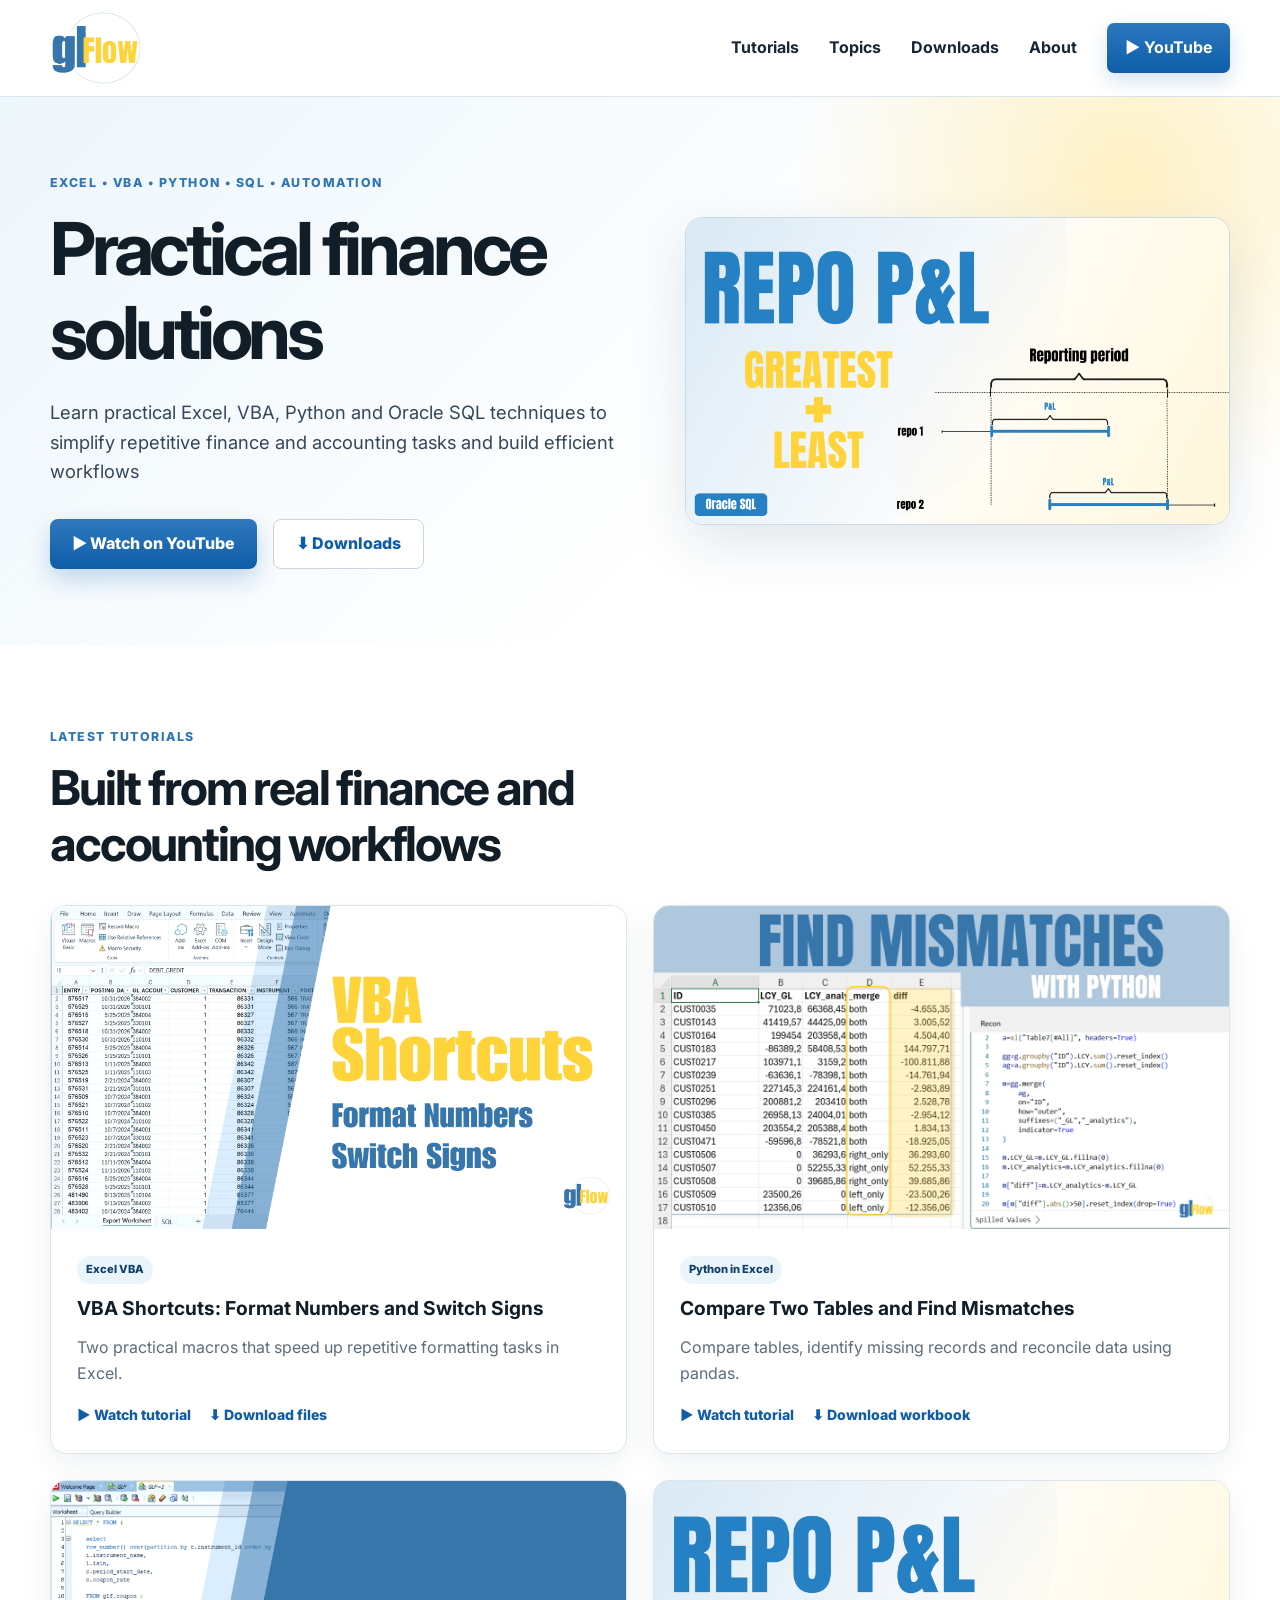
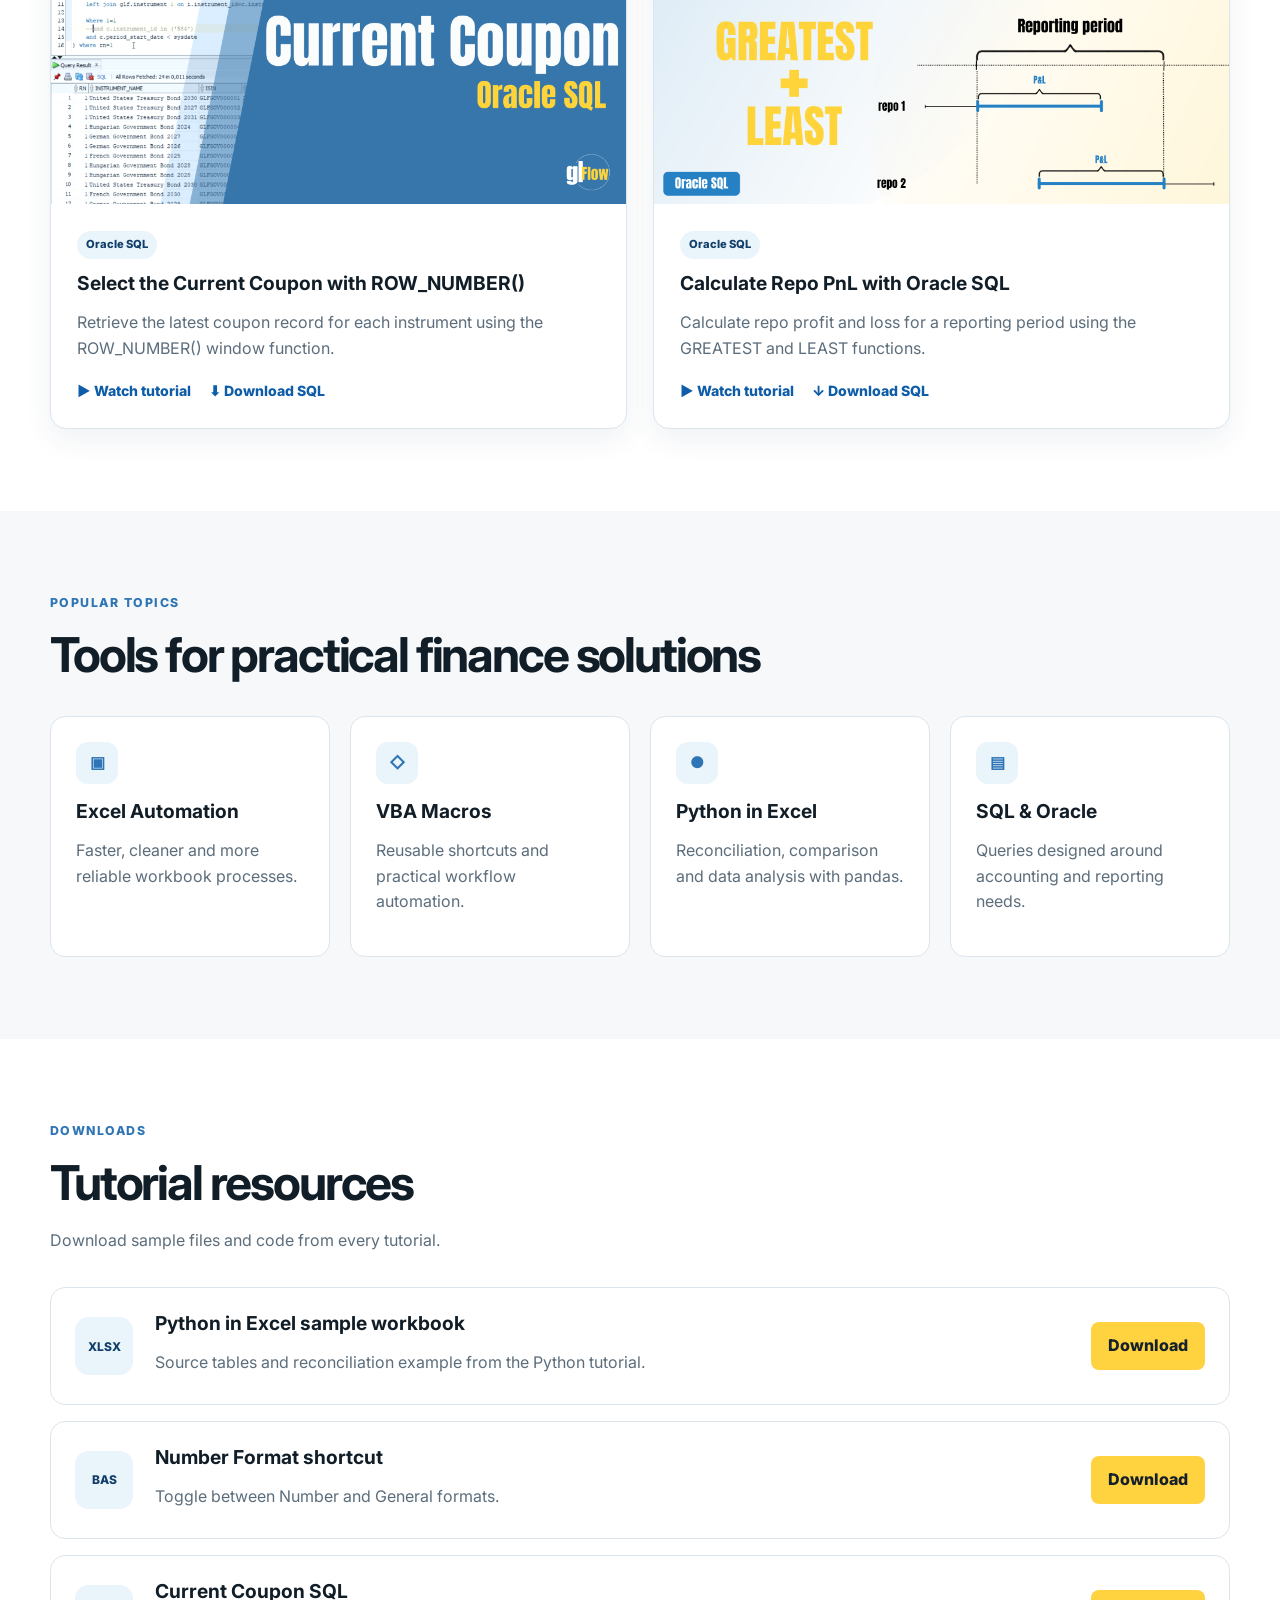
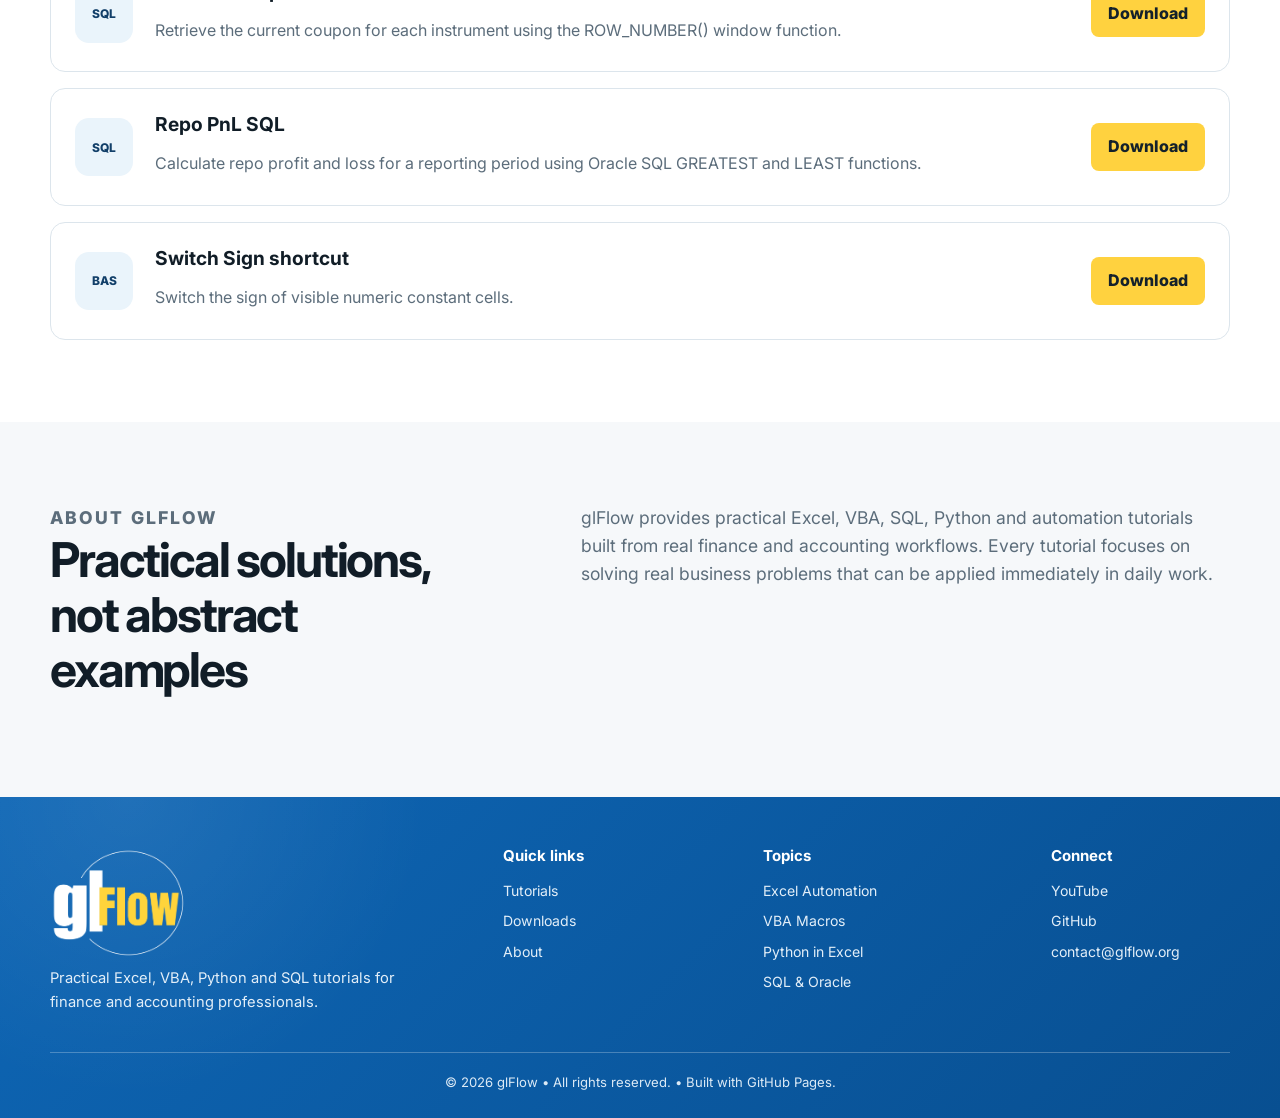
==== index.html @ 68d83a8f "Change YouTube viUpdate homepage with Repo PnL tutorialdeo link and thumbnail image Updated YouTube " ====
<!DOCTYPE html>
<!-- glFlow Website v1.8: detailed YouTube video click tracking -->
<html lang="en">
<head>
  <meta charset="UTF-8">
  <meta name="viewport" content="width=device-width, initial-scale=1.0">

  <title>glFlow | Excel VBA, Python & SQL Automation Tutorials</title>
  <meta name="description" content="Practical Excel, VBA, Python and SQL automation tutorials for accounting and finance professionals, with free workbooks and VBA modules.">
  <meta name="robots" content="index, follow, max-image-preview:large">
  <meta name="author" content="glFlow">
  <meta name="theme-color" content="#0f5da8">
  <link rel="canonical" href="https://glflow.org/">

  <meta property="og:type" content="website">
  <meta property="og:site_name" content="glFlow">
  <meta property="og:title" content="glFlow | Practical Finance Automation">
  <meta property="og:description" content="Practical Excel, VBA, Python and SQL tutorials for accounting and finance professionals.">
  <meta property="og:url" content="https://glflow.org/">
  <meta property="og:image" content="https://glflow.org/assets/recon-thumbnail.png">
  <meta property="og:image:alt" content="glFlow Python in Excel reconciliation tutorial">
  <meta property="og:locale" content="en_US">

  <meta name="twitter:card" content="summary_large_image">
  <meta name="twitter:title" content="glFlow | Practical Finance Automation">
  <meta name="twitter:description" content="Practical Excel, VBA, Python and SQL tutorials for accounting and finance professionals.">
  <meta name="twitter:image" content="https://glflow.org/assets/recon-thumbnail.png">

  <link rel="icon" type="image/png" href="assets/logo-source.png?v=1.5">
  <link rel="apple-touch-icon" href="assets/logo-source.png?v=1.5">

  <link rel="preconnect" href="https://fonts.googleapis.com">
  <link rel="preconnect" href="https://fonts.gstatic.com" crossorigin>
  <link href="https://fonts.googleapis.com/css2?family=Inter:wght@400;500;600;700;800&display=swap" rel="stylesheet">
  <link rel="stylesheet" href="styles.css?v=footer-fix-1">

  <!-- Google tag (gtag.js) -->
  <script async src="https://www.googletagmanager.com/gtag/js?id=G-WG2D2PWDNS"></script>
  <script>
    window.dataLayer = window.dataLayer || [];
    function gtag(){dataLayer.push(arguments);}
    gtag('js', new Date());
    gtag('config', 'G-WG2D2PWDNS');
  </script>

  <script type="application/ld+json">
  {
    "@context": "https://schema.org",
    "@graph": [
      {
        "@type": "Organization",
        "@id": "https://glflow.org/#organization",
        "name": "glFlow",
        "url": "https://glflow.org/",
        "logo": {
          "@type": "ImageObject",
          "url": "https://glflow.org/assets/logo-source.png"
        },
        "email": "contact@glflow.org",
        "sameAs": [
          "https://www.youtube.com/@glFlowTech/videos",
          "https://github.com/glflow-org"
        ]
      },
      {
        "@type": "WebSite",
        "@id": "https://glflow.org/#website",
        "url": "https://glflow.org/",
        "name": "glFlow",
        "description": "Practical Excel, VBA, Python and SQL automation tutorials for accounting and finance professionals.",
        "publisher": {
          "@id": "https://glflow.org/#organization"
        },
        "inLanguage": "en"
      }
    ]
  }
  </script>
</head>
<body>
<header class="site-header">
  <div class="container nav-wrap">
    <a class="brand" href="#top" aria-label="glFlow home">
      <img src="assets/logo-header.png?v=1.3" alt="glFlow logo">
    </a>
    <nav aria-label="Main navigation">
      <a href="#tutorials">Tutorials</a>
      <a href="#topics">Topics</a>
      <a href="#downloads">Downloads</a>
      <a href="#about">About</a>
      <a class="nav-cta" href="https://www.youtube.com/@glFlowTech/videos" target="_blank" rel="noopener" data-track="youtube" data-destination="channel">▶ YouTube</a>
    </nav>
  </div>
</header>

<main id="top">
  <section class="hero">
    <div class="container hero-grid">
      <div>
        <p class="eyebrow">Excel • VBA • Python • SQL • Automation</p>
        <h1>Practical finance solutions</h1>
        <p class="hero-copy">
          Learn practical Excel, VBA, Python and Oracle SQL techniques to simplify repetitive
          finance and accounting tasks and build efficient workflows
        </p>
        <div class="button-row">
          <a class="button button-primary" href="https://www.youtube.com/@glFlowTech/videos" target="_blank" rel="noopener" data-track="youtube" data-destination="channel">▶ Watch on YouTube</a>
          <a class="button button-secondary" href="#downloads">⬇ Downloads</a>
        </div>
      </div>
      <a class="hero-visual" href="https://youtu.be/hsQ0KH4Z-hs" target="_blank" rel="noopener" data-track="youtube" data-destination="tutorial" data-video="repo_pnl">
        <img src="assets/repo-pnl-thumbnail.png" alt="Repo PnL calculation with Oracle SQL tutorial">
      </a>
    </div>
  </section>

  <section id="tutorials" class="section">
    <div class="container">
      <div class="section-heading">
        <p class="eyebrow">Latest tutorials</p>
        <h2>Built from real finance and accounting workflows</h2>
      </div>

      <div class="tutorial-grid">
        <article class="tutorial-card">
          <a class="tutorial-thumb" href="https://www.youtube.com/watch?v=cLxy_QnXoKE&t=5s" target="_blank" rel="noopener" data-track="youtube" data-destination="tutorial" data-video="vba_shortcuts">
            <img src="assets/vba-shortcuts-thumbnail.png" alt="VBA Shortcuts tutorial">
          </a>
          <div class="tutorial-body">
            <span class="tag">Excel VBA</span>
            <h3>VBA Shortcuts: Format Numbers and Switch Signs</h3>
            <p>Two practical macros that speed up repetitive formatting tasks in Excel.</p>
            <div class="card-links">
              <a href="https://www.youtube.com/watch?v=cLxy_QnXoKE&t=5s" target="_blank" rel="noopener" data-track="youtube" data-destination="tutorial" data-video="vba_shortcuts">▶ Watch tutorial</a>
              <a href="#vba-downloads">⬇ Download files</a>
            </div>
          </div>
        </article>

        <article class="tutorial-card">
          <a class="tutorial-thumb" href="https://www.youtube.com/watch?v=uhXzDsRfGEU" target="_blank" rel="noopener" data-track="youtube" data-destination="tutorial" data-video="python_in_excel_reconciliation">
            <img src="assets/recon-thumbnail.png" alt="Python in Excel reconciliation tutorial">
          </a>
          <div class="tutorial-body">
            <span class="tag">Python in Excel</span>
            <h3>Compare Two Tables and Find Mismatches</h3>
            <p>Compare tables, identify missing records and reconcile data using pandas.</p>
            <div class="card-links">
              <a href="https://www.youtube.com/watch?v=uhXzDsRfGEU" target="_blank" rel="noopener" data-track="youtube" data-destination="tutorial" data-video="python_in_excel_reconciliation">▶ Watch tutorial</a>
              <a href="downloads/Python_in_Excel_Compare_Tables_Sample.xlsx" download data-track="download" data-file="python_in_excel_sample_workbook">⬇ Download workbook</a>
            </div>
          </div>
        </article>
                <article class="tutorial-card">
          <a class="tutorial-thumb" href="https://www.youtube.com/watch?v=2X3RJy0JUQw" target="_blank" rel="noopener" data-track="youtube" data-destination="tutorial" data-video="current_coupon">
            <img src="assets/Current-Coupon-Thumbnail.png" alt="Oracle SQL Current Coupon tutorial">
          </a>
          <div class="tutorial-body">
            <span class="tag">Oracle SQL</span>
            <h3>Select the Current Coupon with ROW_NUMBER()</h3>
            <p>Retrieve the latest coupon record for each instrument using the ROW_NUMBER() window function.</p>
            <div class="card-links">
              <a href="https://www.youtube.com/watch?v=2X3RJy0JUQw" target="_blank" rel="noopener" data-track="youtube" data-destination="tutorial" data-video="current_coupon">▶ Watch tutorial</a>
              <a href="downloads/glFlow_Current_Coupon.sql" download data-track="download" data-file="current_coupon_sql">⬇ Download SQL</a>
            </div>
          </div>
        </article>
        <article class="tutorial-card">
  <a class="tutorial-thumb"
     href="https://youtu.be/hsQ0KH4Z-hs"
     target="_blank"
     rel="noopener"
     data-track="youtube"
     data-destination="tutorial"
     data-video="repo_pnl">
    <img src="assets/repo-pnl-thumbnail.png"
         alt="Repo PnL calculation with Oracle SQL tutorial">
  </a>

  <div class="tutorial-body">
    <span class="tag">Oracle SQL</span>
    <h3>Calculate Repo PnL with Oracle SQL</h3>
    <p>Calculate repo profit and loss for a reporting period using the GREATEST and LEAST functions.</p>

    <div class="card-links">
      <a href="https://youtu.be/hsQ0KH4Z-hs"
         target="_blank"
         rel="noopener"
         data-track="youtube"
         data-destination="tutorial"
         data-video="repo_pnl">▶ Watch tutorial</a>

      <a href="downloads/repo_P&amp;L.sql"
         download
         data-track="download"
         data-file="repo_pnl_sql">↓ Download SQL</a>
    </div>
  </div>
</article>
      </div>
    </div>
  </section>

  <section id="topics" class="section section-alt">
    <div class="container">
      <div class="section-heading">
        <p class="eyebrow">Popular topics</p>
        <h2>Tools for practical finance solutions</h2>
      </div>
      <div class="topics-grid">
        <article><span>▣</span><h3>Excel Automation</h3><p>Faster, cleaner and more reliable workbook processes.</p></article>
        <article><span>◇</span><h3>VBA Macros</h3><p>Reusable shortcuts and practical workflow automation.</p></article>
        <article><span>●</span><h3>Python in Excel</h3><p>Reconciliation, comparison and data analysis with pandas.</p></article>
        <article><span>▤</span><h3>SQL & Oracle</h3><p>Queries designed around accounting and reporting needs.</p></article>
      </div>
    </div>
  </section>

  <section id="downloads" class="section">
    <div class="container">
      <div class="section-heading">
        <p class="eyebrow">Downloads</p>
        <h2>Tutorial resources</h2>
        <p class="section-copy">Download sample files and code from every tutorial.</p>
      </div>
      <div class="download-list">
        <article class="download-card">
          <span class="file-type" aria-label="Excel workbook">XLSX</span>
          <div><h3>Python in Excel sample workbook</h3><p>Source tables and reconciliation example from the Python tutorial.</p></div>
          <a class="download-button" href="downloads/Python_in_Excel_Compare_Tables_Sample.xlsx" download data-track="download" data-file="python_in_excel_sample_workbook">Download</a>
        </article>
        <article id="vba-downloads" class="download-card">
          <span class="file-type" aria-label="VBA module">BAS</span>
          <div><h3>Number Format shortcut</h3><p>Toggle between Number and General formats.</p></div>
          <a class="download-button" href="downloads/NumberFormat.bas" download data-track="download" data-file="number_format_vba_module">Download</a>
        </article>
        <article class="download-card">
    <span class="file-type" aria-label="SQL script">SQL</span>
    <div>
        <h3>Current Coupon SQL</h3>
        <p>Retrieve the current coupon for each instrument using the ROW_NUMBER() window function.</p>
    </div>
    <a class="download-button"
       href="downloads/glFlow_Current_Coupon.sql"
       download
       data-track="download"
       data-file="current_coupon_sql">
       Download
    </a>
</article>
  <article class="download-card">
  <span class="file-type" aria-label="SQL script">SQL</span>
  <div>
    <h3>Repo PnL SQL</h3>
    <p>Calculate repo profit and loss for a reporting period using Oracle SQL GREATEST and LEAST functions.</p>
  </div>
  <a class="download-button"
     href="downloads/repo_P&amp;L.sql"
     download
     data-track="download"
     data-file="repo_pnl_sql">
    Download
  </a>
</article>
        <article class="download-card">
          <span class="file-type" aria-label="VBA module">BAS</span>
          <div><h3>Switch Sign shortcut</h3><p>Switch the sign of visible numeric constant cells.</p></div>
          <a class="download-button" href="downloads/SwitchSign.bas" download data-track="download" data-file="switch_sign_vba_module">Download</a>
        </article>
      </div>
    </div>
  </section>

  <section id="about" class="section section-alt">
    <div class="container about-grid">
      <div><p class="eyebrow">About glFlow</p><h2>Practical solutions, not abstract examples</h2></div>
      <p>
        glFlow provides practical Excel, VBA, SQL, Python and automation tutorials built from 
        real finance and accounting workflows. Every tutorial focuses on solving real business
        problems that can be applied immediately in daily work.
      </p>
    </div>
  </section>
</main>

<footer>
  <div class="container footer-main">
    <div class="footer-brand">
      <img src="assets/logo-footer.png?v=footer-fix-1" alt="glFlow">
      <p>Practical Excel, VBA, Python and SQL tutorials for finance and accounting professionals.</p>
    </div>
    <div class="footer-column">
      <h3>Quick links</h3>
      <a href="#tutorials">Tutorials</a>
      <a href="#downloads">Downloads</a>
      <a href="#about">About</a>
    </div>
    <div class="footer-column">
      <h3>Topics</h3>
      <a href="#topics">Excel Automation</a>
      <a href="#topics">VBA Macros</a>
      <a href="#topics">Python in Excel</a>
      <a href="#topics">SQL & Oracle</a>
    </div>
    <div class="footer-column">
        <h3>Connect</h3>
        <a href="https://www.youtube.com/@glFlowTech/videos" target="_blank" rel="noopener" data-track="youtube" data-destination="channel">YouTube</a>
        <a href="https://github.com/glflow-org" target="_blank" rel="noopener">GitHub</a>
        <a href="mailto:contact@glflow.org">contact@glflow.org</a>
      </div>
  </div>
  <div class="container footer-bottom">© 2026 glFlow • All rights reserved. • Built with GitHub Pages.</div>
</footer>

  <script>
    document.addEventListener('click', function (event) {
      const link = event.target.closest('a[data-track]');
      if (!link || typeof gtag !== 'function') return;

      const trackType = link.dataset.track;

      if (trackType === 'download') {
        gtag('event', 'glflow_file_download', {
          file_name: link.dataset.file || '',
          link_url: link.href,
          link_text: link.textContent.trim()
        });
      }

      if (trackType === 'youtube') {
        gtag('event', 'youtube_click', {
          destination: link.dataset.destination || '',
          video_name: link.dataset.video || '',
          link_url: link.href,
          link_text: link.textContent.trim()
        });
      }
    });
  </script>

</body>
</html>
---- styles.css ----
:root{
  --blue:#2f75b5;--blue-deep:#0f5da8;--blue-dark:#123f69;
  --blue-soft:#eaf4fb;--yellow:#ffd23f;--ink:#111d27;
  --muted:#5c6d7b;--line:#dce5ec;--alt:#f6f8fa;
  --shadow:0 20px 54px rgba(18,56,88,.12)
}
*{box-sizing:border-box}html{scroll-behavior:smooth}
body{margin:0;color:var(--ink);font-family:"Inter",Arial,sans-serif;line-height:1.6;background:#fff}
img{display:block;max-width:100%}a{text-decoration:none;color:inherit}
.container{width:min(1180px,calc(100% - 40px));margin:auto}
.site-header{position:sticky;top:0;z-index:30;background:rgba(255,255,255,.96);border-bottom:1px solid var(--line);backdrop-filter:blur(12px)}
.nav-wrap{min-height:96px;display:flex;align-items:center;justify-content:space-between}
.brand img{width:170px;height:78px;object-fit:contain}
nav{display:flex;align-items:center;gap:30px}nav a{font-weight:700;color:#172534}
nav a:hover{color:var(--blue)}
.nav-cta{padding:12px 18px;border-radius:7px;color:#fff;background:linear-gradient(#2c78bf,#0f5da8);box-shadow:0 8px 20px rgba(15,93,168,.18)}
.hero{padding:76px 0;background:radial-gradient(circle at 88% 15%,rgba(255,210,63,.30),transparent 27%),linear-gradient(135deg,#edf6fc,#fff 62%)}
.hero-grid{display:grid;grid-template-columns:1.02fr .98fr;gap:68px;align-items:center}
.eyebrow{margin:0 0 14px;color:var(--blue);font-size:.77rem;font-weight:800;letter-spacing:.12em;text-transform:uppercase}
h1,h2,h3{margin-top:0;line-height:1.15}h1{font-size:clamp(3rem,5.7vw,5.35rem);letter-spacing:-.058em;margin-bottom:24px}
h2{font-size:clamp(2rem,3.8vw,3rem);letter-spacing:-.045em;margin-bottom:18px}
h3{font-size:1.2rem;margin-bottom:10px}.hero-copy{max-width:620px;color:#344759;font-size:1.15rem;margin:0 0 32px}
.button-row{display:flex;flex-wrap:wrap;gap:16px}.button{display:inline-flex;align-items:center;justify-content:center;min-height:50px;padding:0 22px;border-radius:8px;font-weight:800}
.button-primary{color:#fff;background:linear-gradient(#2f78bd,#0f5da8);box-shadow:0 10px 24px rgba(15,93,168,.24)}
.button-secondary{color:var(--blue-deep);border:1px solid #c8d5df;background:#fff}
.hero-visual{display:block;border-radius:17px;transition:.2s}.hero-visual:hover{transform:translateY(-4px)}
.hero-visual img{width:100%;border:1px solid #cadbe7;border-radius:17px;box-shadow:var(--shadow)}
.section{padding:82px 0}.section-alt{background:var(--alt)}.section-heading{max-width:760px;margin-bottom:34px}.section-copy{color:var(--muted)}
.tutorial-grid{display:grid;grid-template-columns:repeat(2,1fr);gap:26px}.tutorial-card{overflow:hidden;border:1px solid var(--line);border-radius:16px;background:#fff;box-shadow:0 10px 28px rgba(18,56,88,.07)}
.tutorial-thumb img{width:100%;aspect-ratio:16/9;object-fit:cover}.tutorial-body{padding:26px}.tutorial-body p{color:var(--muted)}
.tag{display:inline-block;margin-bottom:13px;padding:5px 9px;border-radius:999px;color:var(--blue-dark);background:var(--blue-soft);font-size:.7rem;font-weight:800}
.card-links{display:flex;flex-wrap:wrap;gap:18px;margin-top:18px}.card-links a{color:var(--blue-deep);font-size:.88rem;font-weight:800}
.topics-grid{display:grid;grid-template-columns:repeat(4,1fr);gap:20px}.topics-grid article{padding:25px;border:1px solid var(--line);border-radius:15px;background:#fff}
.topics-grid span{display:inline-flex;width:42px;height:42px;align-items:center;justify-content:center;margin-bottom:16px;border-radius:12px;background:var(--blue-soft);color:var(--blue);font-weight:800}
.topics-grid p,.download-card p,.about-grid p{color:var(--muted)}
.download-list{display:grid;gap:16px}.download-card{display:grid;grid-template-columns:auto 1fr auto;gap:22px;align-items:center;padding:24px;border:1px solid var(--line);border-radius:15px;background:#fff}
.download-card h3,.download-card p{margin-bottom:4px}.file-type{display:inline-flex;width:58px;height:58px;align-items:center;justify-content:center;border-radius:14px;color:var(--blue-dark);background:var(--blue-soft);font-size:.75rem;font-weight:800}
.download-button{padding:11px 17px;border-radius:8px;background:var(--yellow);color:#14212b;font-weight:800}
.about-grid{display:grid;grid-template-columns:.82fr 1.18fr;gap:80px;align-items:start}.about-grid p{margin:0;font-size:1.1rem}
footer{color:#fff;background:radial-gradient(circle at 10% 0%,rgba(255,255,255,.08),transparent 25%),linear-gradient(135deg,#0e66b5,#084f91)}
.footer-main{display:grid;grid-template-columns:1.45fr .75fr .85fr .65fr;gap:54px;padding-top:50px;padding-bottom:38px}
.footer-brand{max-width:360px}.footer-brand img{width:190px;height:112px;object-fit:contain;object-position:left center;margin-bottom:8px}.footer-brand p{margin:0;color:#e2eef8;font-size:.92rem}
.footer-column{display:flex;flex-direction:column;gap:8px}.footer-column h3{font-size:.94rem;margin-bottom:7px}.footer-column a{color:#e2eef8;font-size:.88rem}.footer-column a:hover{color:var(--yellow)}
.footer-bottom{padding:20px 0 25px;border-top:1px solid rgba(255,255,255,.25);color:#dceaf6;text-align:center;font-size:.82rem}
@media(max-width:980px){.hero-grid{grid-template-columns:1fr}.topics-grid{grid-template-columns:repeat(2,1fr)}.footer-main{grid-template-columns:repeat(2,1fr)}}
@media(max-width:720px){.container{width:min(100% - 28px,1180px)}.nav-wrap{min-height:78px}.brand img{width:135px;height:62px}nav a:not(.nav-cta){display:none}.hero{padding:58px 0}.section{padding:62px 0}.tutorial-grid,.topics-grid{grid-template-columns:1fr}.download-card{grid-template-columns:auto 1fr}.download-button{grid-column:1/-1;text-align:center}.about-grid{grid-template-columns:1fr;gap:30px}.footer-main{grid-template-columns:1fr;gap:28px}}

/* glFlow 1.3 final header logo */
.brand { display:flex; align-items:center; flex:0 0 auto; }
.brand img { display:block; width:150px; height:auto; max-height:76px; object-fit:contain; object-position:left center; }
@media (max-width:720px) {
  .site-header .nav-wrap { min-height:82px; gap:12px; }
  .brand img { width:118px; height:auto; max-height:60px; }
}

/* glFlow 1.3.1 footer logo hotfix */
.footer-brand img,
.footer-logo {
  display: block;
  width: auto;
  height: 112px;
  max-width: 190px;
  object-fit: contain;
  object-position: left center;
  margin-bottom: 8px;
}
@media (max-width: 720px) {
  .footer-brand img,
  .footer-logo {
    width: auto;
    height: 96px;
    max-width: 155px;
  }
}

/* glFlow Website v1.4 refinements */
.download-card {
  transition: transform .18s ease, box-shadow .18s ease, border-color .18s ease;
}
.download-card:hover {
  transform: translateY(-2px);
  border-color: #c7d9e8;
  box-shadow: 0 12px 30px rgba(18,56,88,.08);
}
.download-button {
  transition: transform .18s ease, box-shadow .18s ease;
}
.download-button:hover {
  transform: translateY(-1px);
  box-shadow: 0 8px 18px rgba(18,56,88,.12);
}
.footer-bottom {
  line-height: 1.5;
}
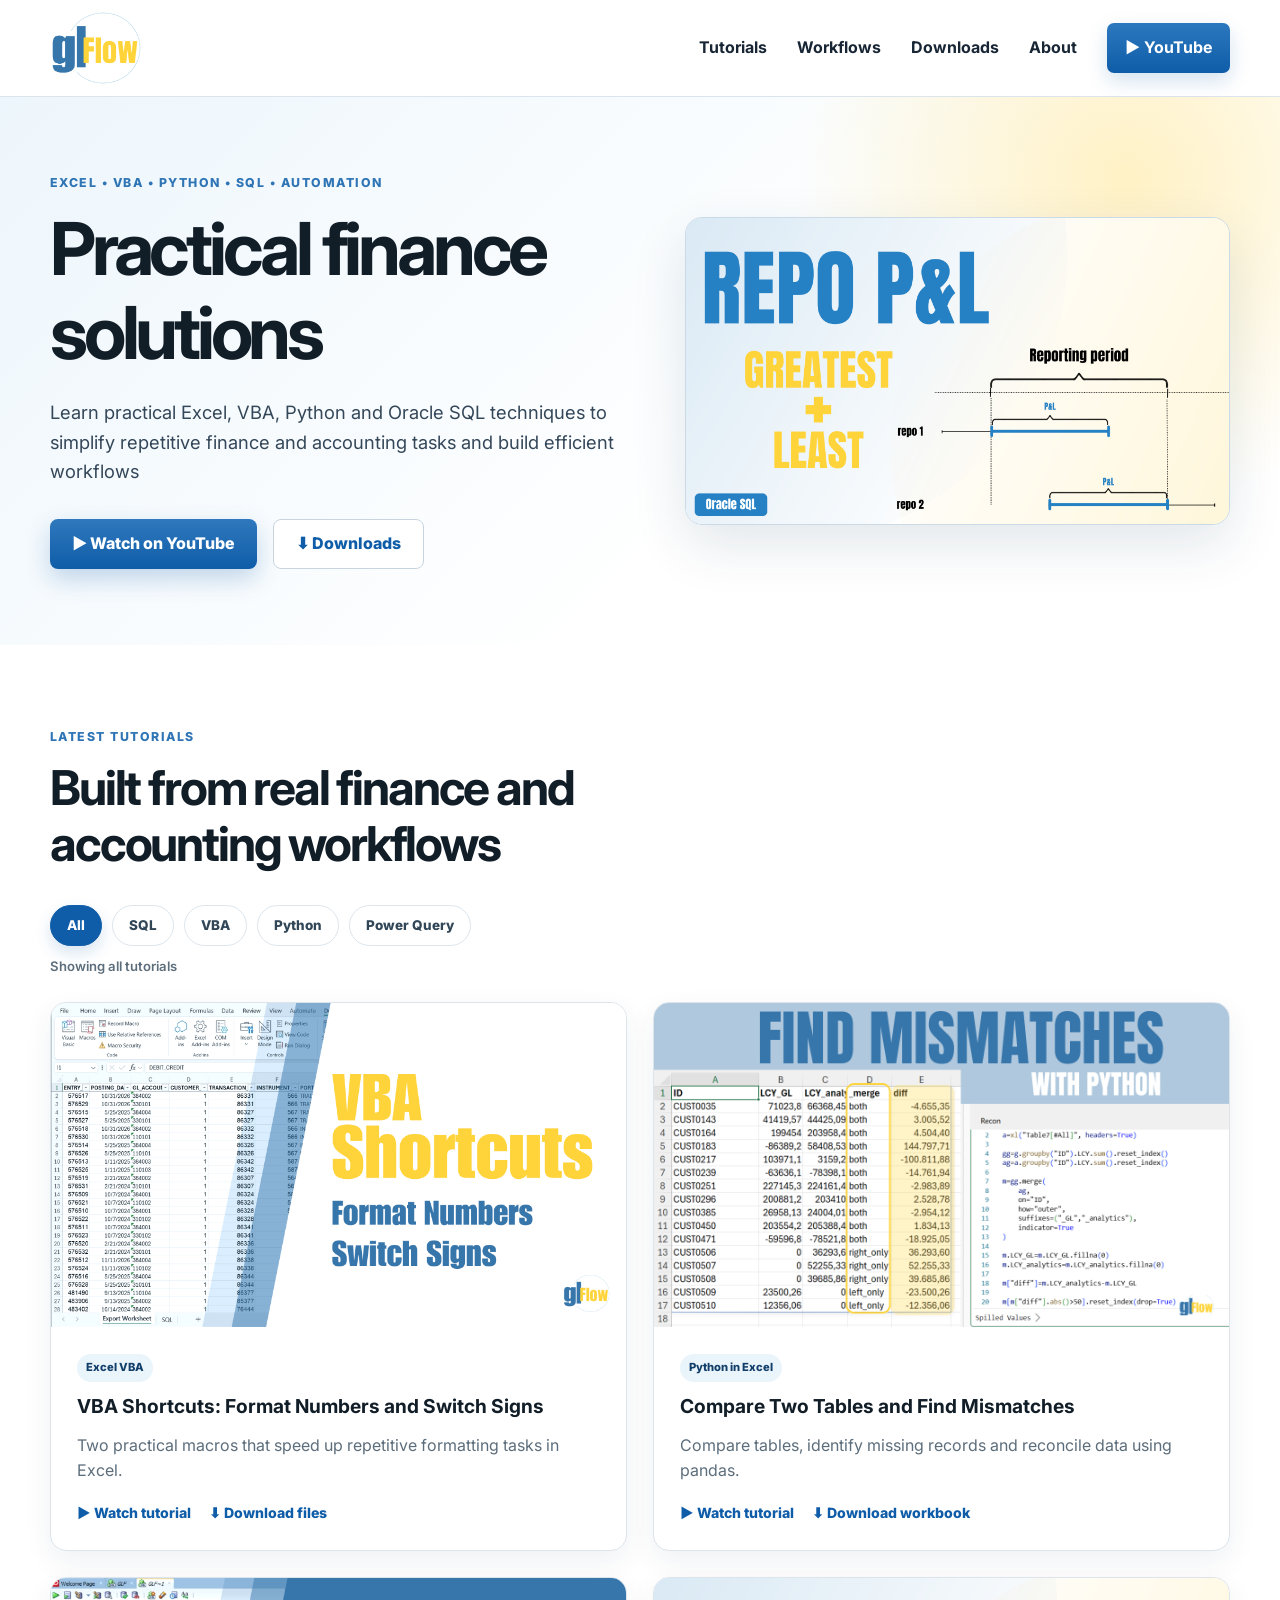
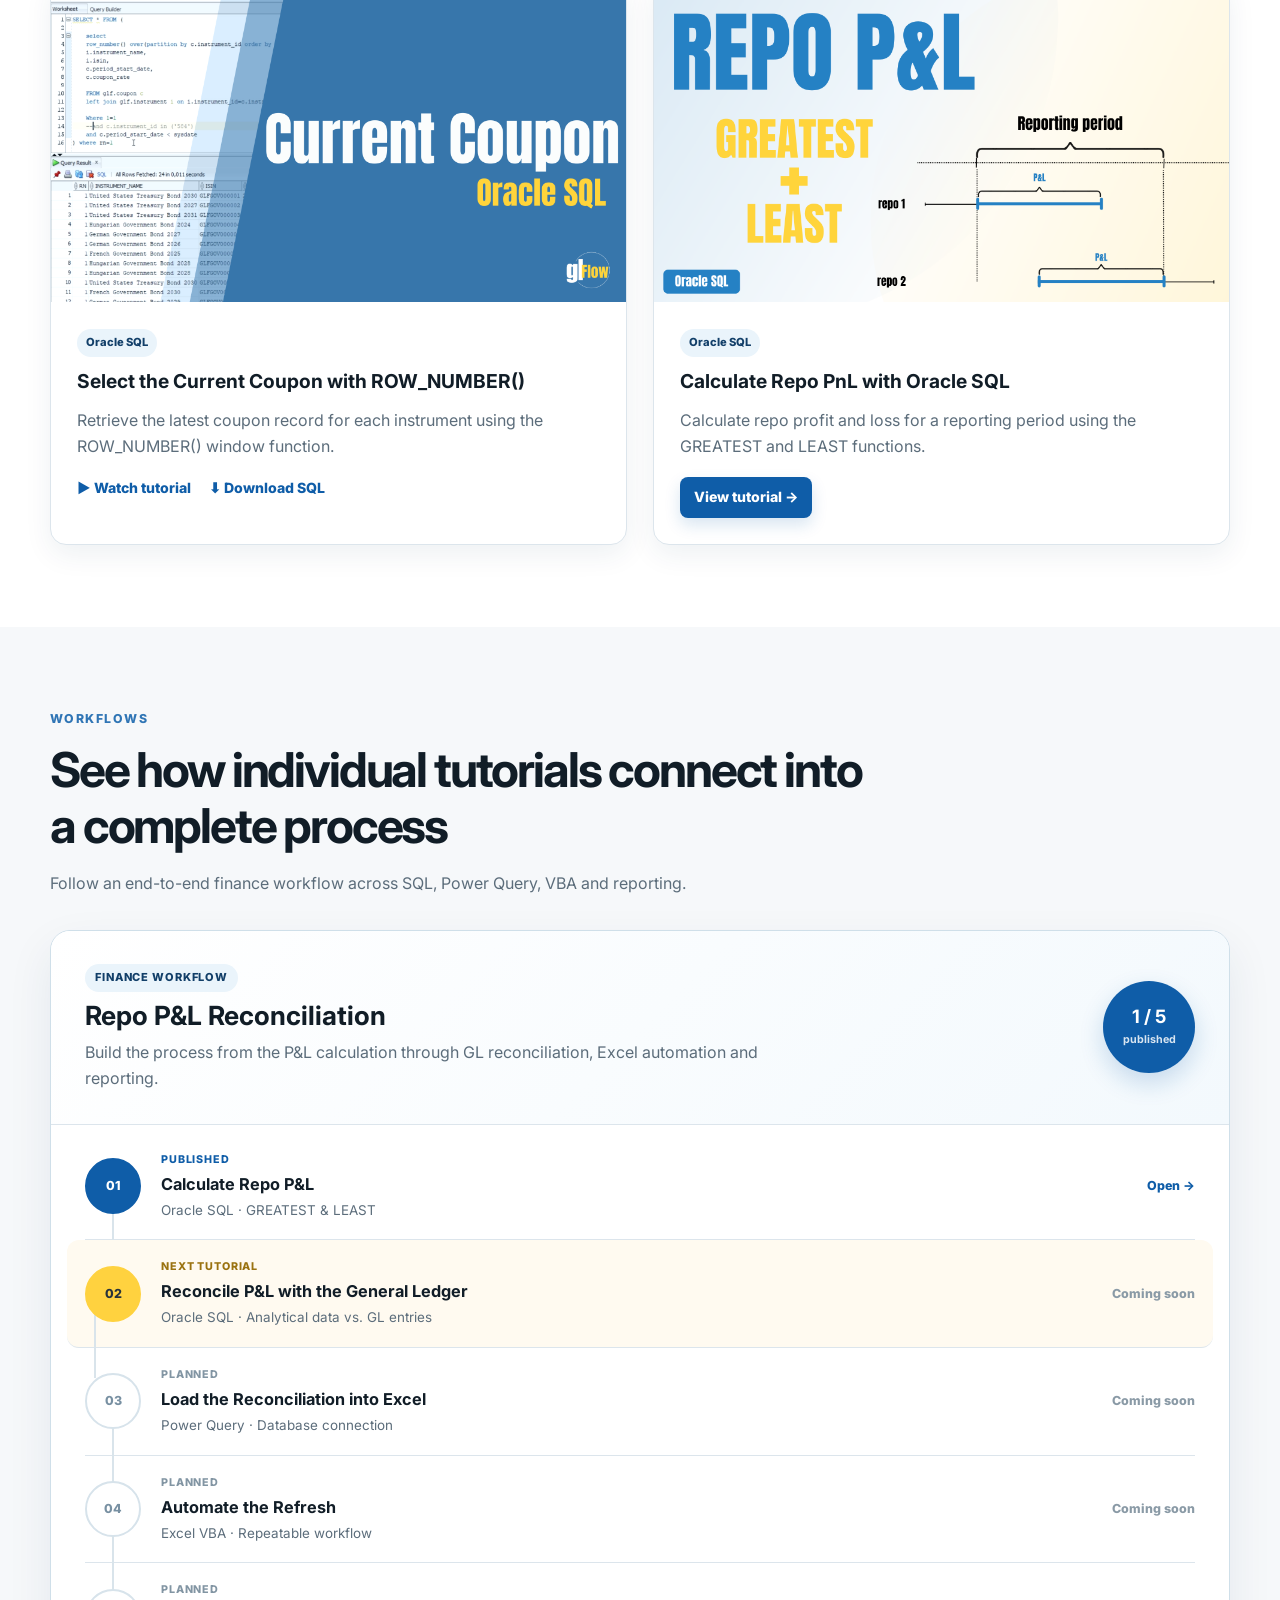
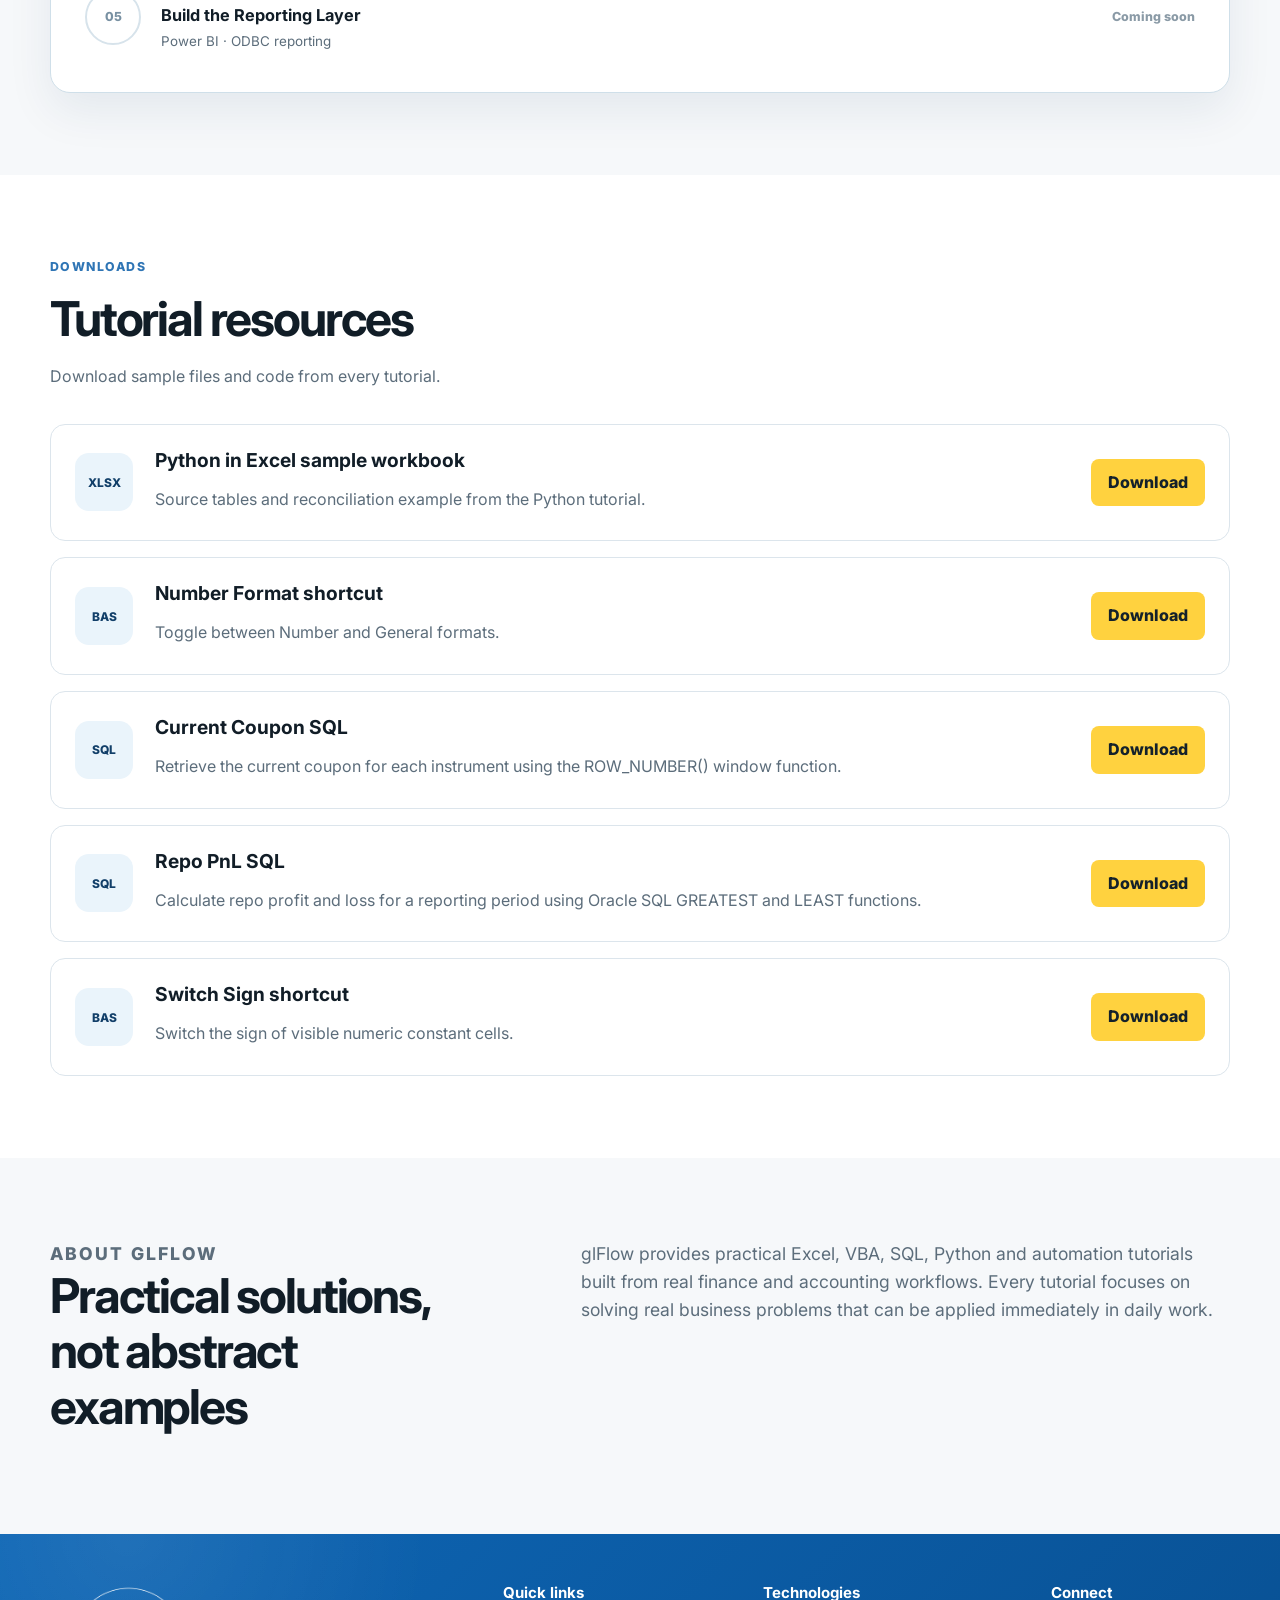
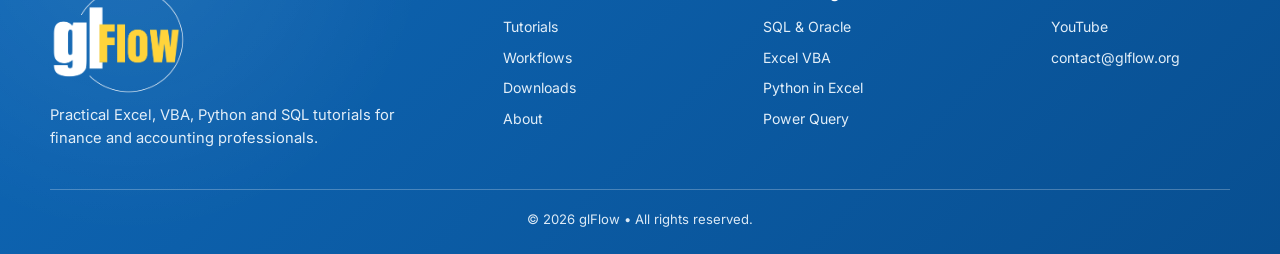
==== commit f7d0d07d: "Add Repo P&L tutorial page and workflow" ====
--- a/index.html
+++ b/index.html
@@ -1,5 +1,5 @@
 <!DOCTYPE html>
-<!-- glFlow Website v1.8: detailed YouTube video click tracking -->
+<!-- glFlow Website v2.0: tutorial detail pages -->
 <html lang="en">
 <head>
   <meta charset="UTF-8">
@@ -58,8 +58,7 @@
         },
         "email": "contact@glflow.org",
         "sameAs": [
-          "https://www.youtube.com/@glFlowTech/videos",
-          "https://github.com/glflow-org"
+          "https://www.youtube.com/@glFlowTech/videos"
         ]
       },
       {
@@ -85,7 +84,7 @@
     </a>
     <nav aria-label="Main navigation">
       <a href="#tutorials">Tutorials</a>
-      <a href="#topics">Topics</a>
+      <a href="#workflows">Workflows</a>
       <a href="#downloads">Downloads</a>
       <a href="#about">About</a>
       <a class="nav-cta" href="https://www.youtube.com/@glFlowTech/videos" target="_blank" rel="noopener" data-track="youtube" data-destination="channel">▶ YouTube</a>
@@ -108,7 +107,7 @@
           <a class="button button-secondary" href="#downloads">⬇ Downloads</a>
         </div>
       </div>
-      <a class="hero-visual" href="https://youtu.be/hsQ0KH4Z-hs" target="_blank" rel="noopener" data-track="youtube" data-destination="tutorial" data-video="repo_pnl">
+      <a class="hero-visual" href="tutorials/repo-pnl/" aria-label="Open Repo P&amp;L tutorial">
         <img src="assets/repo-pnl-thumbnail.png" alt="Repo PnL calculation with Oracle SQL tutorial">
       </a>
     </div>
@@ -121,8 +120,17 @@
         <h2>Built from real finance and accounting workflows</h2>
       </div>
 
+      <div class="technology-filter" role="group" aria-label="Filter tutorials by technology">
+        <button class="filter-button active" type="button" data-filter="all" aria-pressed="true">All</button>
+        <button class="filter-button" type="button" data-filter="sql" aria-pressed="false">SQL</button>
+        <button class="filter-button" type="button" data-filter="vba" aria-pressed="false">VBA</button>
+        <button class="filter-button" type="button" data-filter="python" aria-pressed="false">Python</button>
+        <button class="filter-button" type="button" data-filter="power-query" aria-pressed="false">Power Query</button>
+      </div>
+      <p class="filter-status" id="filter-status" aria-live="polite">Showing all tutorials</p>
+
       <div class="tutorial-grid">
-        <article class="tutorial-card">
+        <article class="tutorial-card" data-technology="vba">
           <a class="tutorial-thumb" href="https://www.youtube.com/watch?v=cLxy_QnXoKE&t=5s" target="_blank" rel="noopener" data-track="youtube" data-destination="tutorial" data-video="vba_shortcuts">
             <img src="assets/vba-shortcuts-thumbnail.png" alt="VBA Shortcuts tutorial">
           </a>
@@ -137,7 +145,7 @@
           </div>
         </article>
 
-        <article class="tutorial-card">
+        <article class="tutorial-card" data-technology="python">
           <a class="tutorial-thumb" href="https://www.youtube.com/watch?v=uhXzDsRfGEU" target="_blank" rel="noopener" data-track="youtube" data-destination="tutorial" data-video="python_in_excel_reconciliation">
             <img src="assets/recon-thumbnail.png" alt="Python in Excel reconciliation tutorial">
           </a>
@@ -151,7 +159,7 @@
             </div>
           </div>
         </article>
-                <article class="tutorial-card">
+                <article class="tutorial-card" data-technology="sql">
           <a class="tutorial-thumb" href="https://www.youtube.com/watch?v=2X3RJy0JUQw" target="_blank" rel="noopener" data-track="youtube" data-destination="tutorial" data-video="current_coupon">
             <img src="assets/Current-Coupon-Thumbnail.png" alt="Oracle SQL Current Coupon tutorial">
           </a>
@@ -165,14 +173,10 @@
             </div>
           </div>
         </article>
-        <article class="tutorial-card">
+        <article class="tutorial-card" data-technology="sql">
   <a class="tutorial-thumb"
-     href="https://youtu.be/hsQ0KH4Z-hs"
-     target="_blank"
-     rel="noopener"
-     data-track="youtube"
-     data-destination="tutorial"
-     data-video="repo_pnl">
+     href="tutorials/repo-pnl/"
+     aria-label="Open Repo P&amp;L tutorial">
     <img src="assets/repo-pnl-thumbnail.png"
          alt="Repo PnL calculation with Oracle SQL tutorial">
   </a>
@@ -181,19 +185,8 @@
     <span class="tag">Oracle SQL</span>
     <h3>Calculate Repo PnL with Oracle SQL</h3>
     <p>Calculate repo profit and loss for a reporting period using the GREATEST and LEAST functions.</p>
-
     <div class="card-links">
-      <a href="https://youtu.be/hsQ0KH4Z-hs"
-         target="_blank"
-         rel="noopener"
-         data-track="youtube"
-         data-destination="tutorial"
-         data-video="repo_pnl">▶ Watch tutorial</a>
-
-      <a href="downloads/repo_P&amp;L.sql"
-         download
-         data-track="download"
-         data-file="repo_pnl_sql">↓ Download SQL</a>
+      <a href="tutorials/repo-pnl/" class="card-primary-link">View tutorial →</a>
     </div>
   </div>
 </article>
@@ -201,18 +194,26 @@
     </div>
   </section>
 
-  <section id="topics" class="section section-alt">
+  <section id="workflows" class="section section-alt">
     <div class="container">
-      <div class="section-heading">
-        <p class="eyebrow">Popular topics</p>
-        <h2>Tools for practical finance solutions</h2>
-      </div>
-      <div class="topics-grid">
-        <article><span>▣</span><h3>Excel Automation</h3><p>Faster, cleaner and more reliable workbook processes.</p></article>
-        <article><span>◇</span><h3>VBA Macros</h3><p>Reusable shortcuts and practical workflow automation.</p></article>
-        <article><span>●</span><h3>Python in Excel</h3><p>Reconciliation, comparison and data analysis with pandas.</p></article>
-        <article><span>▤</span><h3>SQL & Oracle</h3><p>Queries designed around accounting and reporting needs.</p></article>
-      </div>
+      <div class="section-heading workflow-heading">
+        <p class="eyebrow">Workflows</p>
+        <h2>See how individual tutorials connect into a complete process</h2>
+        <p class="section-copy">Follow an end-to-end finance workflow across SQL, Power Query, VBA and reporting.</p>
+      </div>
+      <article class="workflow-card">
+        <div class="workflow-intro">
+          <div><span class="workflow-label">Finance workflow</span><h3>Repo P&amp;L Reconciliation</h3><p>Build the process from the P&amp;L calculation through GL reconciliation, Excel automation and reporting.</p></div>
+          <div class="workflow-progress" aria-label="1 of 5 workflow steps published"><strong>1 / 5</strong><span>published</span></div>
+        </div>
+        <div class="workflow-steps">
+          <a class="workflow-step is-published" href="tutorials/repo-pnl/"><span class="step-number">01</span><span class="step-content"><span class="step-status">Published</span><strong>Calculate Repo P&amp;L</strong><span>Oracle SQL · GREATEST &amp; LEAST</span></span><span class="step-action">Open →</span></a>
+          <div class="workflow-step is-next"><span class="step-number">02</span><span class="step-content"><span class="step-status">Next tutorial</span><strong>Reconcile P&amp;L with the General Ledger</strong><span>Oracle SQL · Analytical data vs. GL entries</span></span><span class="step-action">Coming soon</span></div>
+          <div class="workflow-step"><span class="step-number">03</span><span class="step-content"><span class="step-status">Planned</span><strong>Load the Reconciliation into Excel</strong><span>Power Query · Database connection</span></span><span class="step-action">Coming soon</span></div>
+          <div class="workflow-step"><span class="step-number">04</span><span class="step-content"><span class="step-status">Planned</span><strong>Automate the Refresh</strong><span>Excel VBA · Repeatable workflow</span></span><span class="step-action">Coming soon</span></div>
+          <div class="workflow-step"><span class="step-number">05</span><span class="step-content"><span class="step-status">Planned</span><strong>Build the Reporting Layer</strong><span>Power BI · ODBC reporting</span></span><span class="step-action">Coming soon</span></div>
+        </div>
+      </article>
     </div>
   </section>
 
@@ -292,25 +293,43 @@
     <div class="footer-column">
       <h3>Quick links</h3>
       <a href="#tutorials">Tutorials</a>
+      <a href="#workflows">Workflows</a>
       <a href="#downloads">Downloads</a>
       <a href="#about">About</a>
     </div>
     <div class="footer-column">
-      <h3>Topics</h3>
-      <a href="#topics">Excel Automation</a>
-      <a href="#topics">VBA Macros</a>
-      <a href="#topics">Python in Excel</a>
-      <a href="#topics">SQL & Oracle</a>
+      <h3>Technologies</h3>
+      <a href="#tutorials" data-filter-link="sql">SQL &amp; Oracle</a>
+      <a href="#tutorials" data-filter-link="vba">Excel VBA</a>
+      <a href="#tutorials" data-filter-link="python">Python in Excel</a>
+      <a href="#tutorials" data-filter-link="power-query">Power Query</a>
     </div>
     <div class="footer-column">
         <h3>Connect</h3>
         <a href="https://www.youtube.com/@glFlowTech/videos" target="_blank" rel="noopener" data-track="youtube" data-destination="channel">YouTube</a>
-        <a href="https://github.com/glflow-org" target="_blank" rel="noopener">GitHub</a>
         <a href="mailto:contact@glflow.org">contact@glflow.org</a>
       </div>
   </div>
-  <div class="container footer-bottom">© 2026 glFlow • All rights reserved. • Built with GitHub Pages.</div>
+  <div class="container footer-bottom">© 2026 glFlow • All rights reserved.</div>
 </footer>
+
+  <script>
+    (function () {
+      const buttons = Array.from(document.querySelectorAll('.filter-button'));
+      const cards = Array.from(document.querySelectorAll('.tutorial-card[data-technology]'));
+      const status = document.getElementById('filter-status');
+      function applyFilter(filter) {
+        let visible = 0;
+        cards.forEach(function (card) { const show = filter === 'all' || card.dataset.technology === filter; card.hidden = !show; if (show) visible += 1; });
+        buttons.forEach(function (button) { const active = button.dataset.filter === filter; button.classList.toggle('active', active); button.setAttribute('aria-pressed', active ? 'true' : 'false'); });
+        const activeButton = buttons.find(function (button) { return button.dataset.filter === filter; });
+        const label = activeButton ? activeButton.textContent.trim() : 'All';
+        status.textContent = filter === 'all' ? 'Showing all tutorials' : visible + ' ' + label + (visible === 1 ? ' tutorial' : ' tutorials');
+      }
+      buttons.forEach(function (button) { button.addEventListener('click', function () { applyFilter(button.dataset.filter); }); });
+      document.querySelectorAll('[data-filter-link]').forEach(function (link) { link.addEventListener('click', function () { applyFilter(link.dataset.filterLink); }); });
+    })();
+  </script>
 
   <script>
     document.addEventListener('click', function (event) {
--- a/styles.css
+++ b/styles.css
@@ -92,3 +92,28 @@
 .footer-bottom {
   line-height: 1.5;
 }
+
+/* glFlow Website v1.9: technology filters + workflows */
+.technology-filter{display:flex;flex-wrap:wrap;gap:10px;margin:4px 0 10px}.filter-button{appearance:none;border:1px solid var(--line);border-radius:999px;background:#fff;color:#314657;padding:9px 16px;font:inherit;font-size:.84rem;font-weight:800;cursor:pointer;transition:transform .18s ease,border-color .18s ease,background .18s ease,color .18s ease}.filter-button:hover{transform:translateY(-1px);border-color:#a9c8df;color:var(--blue-deep)}.filter-button.active{border-color:var(--blue-deep);background:var(--blue-deep);color:#fff;box-shadow:0 7px 16px rgba(15,93,168,.16)}.filter-status{min-height:24px;margin:0 0 22px;color:var(--muted);font-size:.82rem;font-weight:600}.tutorial-card[hidden]{display:none}
+.workflow-heading{max-width:820px}.workflow-card{overflow:hidden;border:1px solid #cfdfe9;border-radius:20px;background:#fff;box-shadow:0 18px 46px rgba(18,56,88,.08)}.workflow-intro{display:flex;justify-content:space-between;gap:30px;align-items:center;padding:32px 34px;border-bottom:1px solid var(--line);background:linear-gradient(135deg,#fff,#f3f9fd)}.workflow-intro h3{font-size:1.65rem;margin:8px 0 10px}.workflow-intro p{max-width:720px;margin:0;color:var(--muted)}.workflow-label{display:inline-block;padding:5px 10px;border-radius:999px;background:var(--blue-soft);color:var(--blue-dark);font-size:.69rem;font-weight:800;text-transform:uppercase;letter-spacing:.08em}.workflow-progress{flex:0 0 auto;display:flex;flex-direction:column;align-items:center;justify-content:center;width:92px;height:92px;border-radius:50%;background:var(--blue-deep);color:#fff;box-shadow:0 10px 24px rgba(15,93,168,.20)}.workflow-progress strong{font-size:1.15rem;line-height:1}.workflow-progress span{margin-top:6px;font-size:.67rem;font-weight:700;opacity:.84}.workflow-steps{padding:8px 34px 22px}.workflow-step{position:relative;display:grid;grid-template-columns:58px 1fr auto;gap:18px;align-items:center;min-height:104px;padding:18px 0;border-bottom:1px solid var(--line)}.workflow-step:last-child{border-bottom:0}.workflow-step:not(:last-child)::after{content:"";position:absolute;left:27px;top:70px;width:2px;height:68px;background:#d9e4eb;z-index:0}.step-number{position:relative;z-index:1;display:flex;width:56px;height:56px;align-items:center;justify-content:center;border:2px solid #d7e3eb;border-radius:50%;background:#fff;color:#7890a2;font-size:.78rem;font-weight:800}.step-content{display:flex;flex-direction:column;gap:3px}.step-content strong{font-size:1.02rem}.step-content>span:last-child{color:var(--muted);font-size:.84rem}.step-status{color:#8295a3;font-size:.67rem;font-weight:800;text-transform:uppercase;letter-spacing:.08em}.step-action{color:#8a9aa6;font-size:.78rem;font-weight:800;white-space:nowrap}.workflow-step.is-published .step-number{border-color:var(--blue-deep);background:var(--blue-deep);color:#fff}.workflow-step.is-published .step-status,.workflow-step.is-published .step-action{color:var(--blue-deep)}.workflow-step.is-published:hover .step-content strong{color:var(--blue-deep)}.workflow-step.is-next{margin:0 -18px;padding-left:18px;padding-right:18px;border-radius:12px;background:#fffaf0}.workflow-step.is-next .step-number{border-color:var(--yellow);background:var(--yellow);color:#28333b}.workflow-step.is-next .step-status{color:#9a7210}
+@media(max-width:720px){.technology-filter{gap:8px}.filter-button{padding:8px 13px;font-size:.78rem}.workflow-intro{align-items:flex-start;padding:25px 22px}.workflow-progress{width:74px;height:74px}.workflow-steps{padding:6px 22px 18px}.workflow-step{grid-template-columns:48px 1fr;gap:14px;min-height:116px}.step-number{width:46px;height:46px}.workflow-step:not(:last-child)::after{left:22px;top:66px;height:78px}.step-action{grid-column:2;margin-top:-6px}.workflow-step.is-next{margin:0 -10px;padding-left:10px;padding-right:10px}}@media(max-width:480px){.workflow-progress{display:none}.workflow-intro{display:block}}
+
+
+/* glFlow Website v2.0: tutorial detail page */
+.card-primary-link{display:inline-flex;align-items:center;padding:9px 14px;border-radius:8px;background:var(--blue-deep);color:#fff!important;font-weight:800;box-shadow:0 7px 16px rgba(15,93,168,.16)}
+.card-primary-link:hover{transform:translateY(-1px)}
+.tutorial-page h1{font-size:clamp(2.55rem,5vw,4.7rem);max-width:880px;margin-bottom:22px}
+.tutorial-hero{padding:70px 0 64px;border-bottom:1px solid var(--line)}
+.tutorial-hero-grid{display:grid;grid-template-columns:1.08fr .92fr;gap:62px;align-items:center}
+.back-link{display:inline-block;margin-bottom:25px;color:var(--blue-deep);font-size:.86rem;font-weight:800}
+.tutorial-lead{max-width:760px;margin:0 0 22px;color:#40566a;font-size:1.12rem;line-height:1.72}
+.tutorial-meta{display:flex;flex-wrap:wrap;gap:12px;align-items:center}.tutorial-meta .tag{margin:0}.meta-text{color:var(--muted);font-size:.84rem;font-weight:700}
+.tutorial-hero-image img{width:100%;border:1px solid #cadbe7;border-radius:18px;box-shadow:var(--shadow)}
+.tutorial-layout{display:grid;grid-template-columns:minmax(0,1.55fr) minmax(280px,.65fr);gap:46px;align-items:start}
+.video-shell{margin-bottom:48px}.video-frame{position:relative;overflow:hidden;padding-top:56.25%;border:1px solid #cbdce8;border-radius:18px;background:#08111a;box-shadow:0 16px 42px rgba(18,56,88,.12)}.video-frame iframe{position:absolute;inset:0;width:100%;height:100%;border:0}.video-actions{display:flex;flex-wrap:wrap;gap:12px;margin-top:18px}
+.tutorial-copy-block{padding:34px;border:1px solid var(--line);border-radius:17px;background:#fff}.tutorial-copy-block h2{font-size:clamp(1.8rem,3vw,2.45rem)}.tutorial-copy-block p:last-child{margin-bottom:0}.tutorial-copy-block p:not(.eyebrow){color:var(--muted);font-size:1rem}
+.tutorial-key-points{display:grid;grid-template-columns:repeat(3,1fr);gap:16px;margin-top:20px}.tutorial-key-points article{padding:24px;border:1px solid var(--line);border-radius:15px;background:#fff}.tutorial-key-points article>span{display:inline-flex;width:36px;height:36px;align-items:center;justify-content:center;margin-bottom:14px;border-radius:10px;background:var(--blue-soft);color:var(--blue-deep);font-size:.72rem;font-weight:800}.tutorial-key-points h3{font-size:1rem}.tutorial-key-points p{margin-bottom:0;color:var(--muted);font-size:.87rem}
+.tutorial-sidebar{position:sticky;top:115px;display:grid;gap:20px}.resource-card,.next-card{padding:27px;border:1px solid var(--line);border-radius:17px;background:#fff;box-shadow:0 10px 28px rgba(18,56,88,.06)}.resource-card h3,.next-card h3{margin-bottom:16px}.resource-link{display:grid;grid-template-columns:auto 1fr auto;gap:13px;align-items:center;padding:14px;border:1px solid var(--line);border-radius:12px;background:#f8fbfd}.resource-link strong,.resource-link small{display:block}.resource-link small{margin-top:2px;color:var(--muted)}.resource-link>span:last-child{color:var(--blue-deep);font-weight:900}.next-card{background:linear-gradient(145deg,#fff,#fffaf0)}.next-number{display:inline-flex;width:42px;height:42px;align-items:center;justify-content:center;margin-bottom:15px;border-radius:50%;background:var(--yellow);font-size:.75rem;font-weight:900}.next-card p{color:var(--muted)}.coming-soon{display:inline-block;padding:7px 11px;border-radius:999px;background:#f3e5b5;color:#795c0a;font-size:.7rem;font-weight:800;text-transform:uppercase;letter-spacing:.06em}
+.tutorial-workflow-section{border-top:1px solid var(--line)}.compact-workflow .workflow-steps{padding-top:12px}.workflow-step.is-current{background:#f3f9fd;margin:0 -18px;padding-left:18px;padding-right:18px;border-radius:12px}.workflow-step.is-current .step-status{color:var(--blue-deep)}
+@media(max-width:980px){.tutorial-hero-grid,.tutorial-layout{grid-template-columns:1fr}.tutorial-sidebar{position:static;grid-template-columns:repeat(2,1fr)}.tutorial-key-points{grid-template-columns:1fr}.tutorial-hero-image{max-width:760px}}
+@media(max-width:720px){.tutorial-hero{padding:48px 0}.tutorial-sidebar{grid-template-columns:1fr}.tutorial-copy-block{padding:25px}.video-actions .button{width:100%}.tutorial-page h1{font-size:2.55rem}.tutorial-hero-grid{gap:34px}}
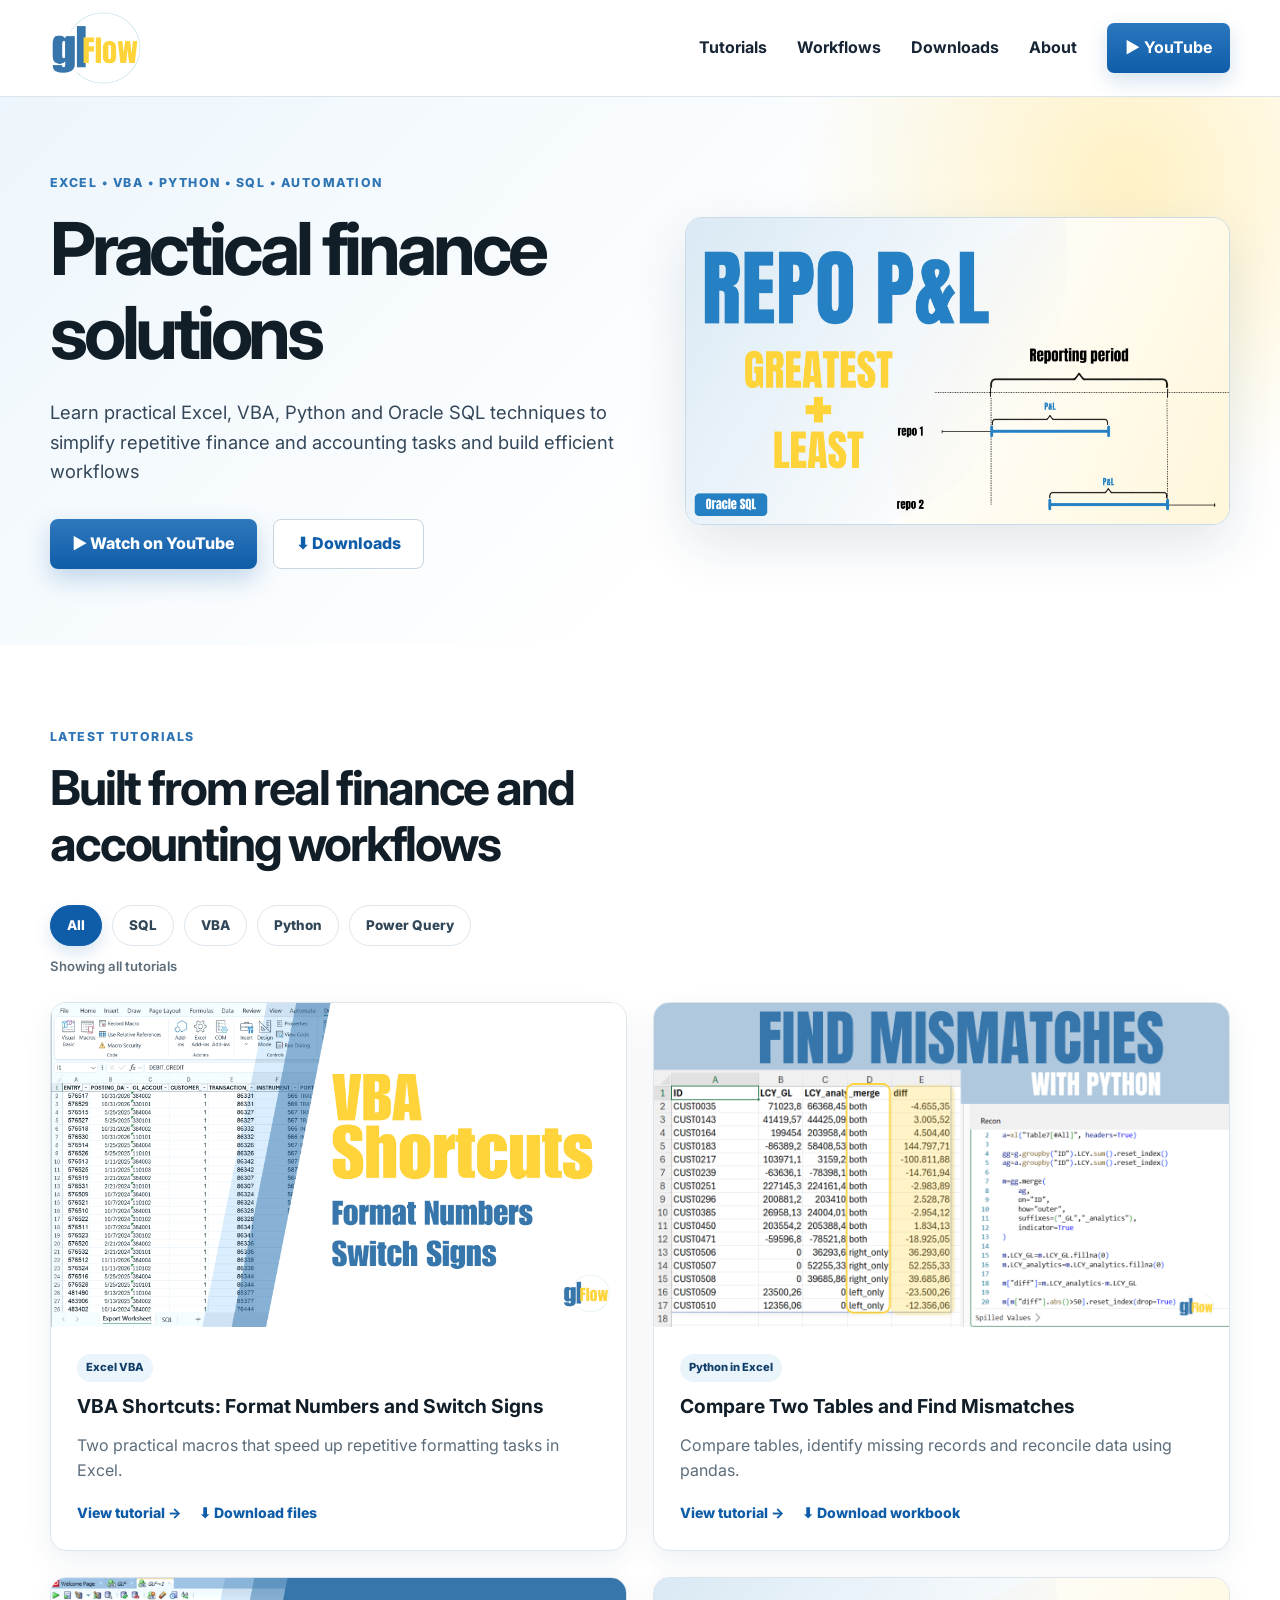
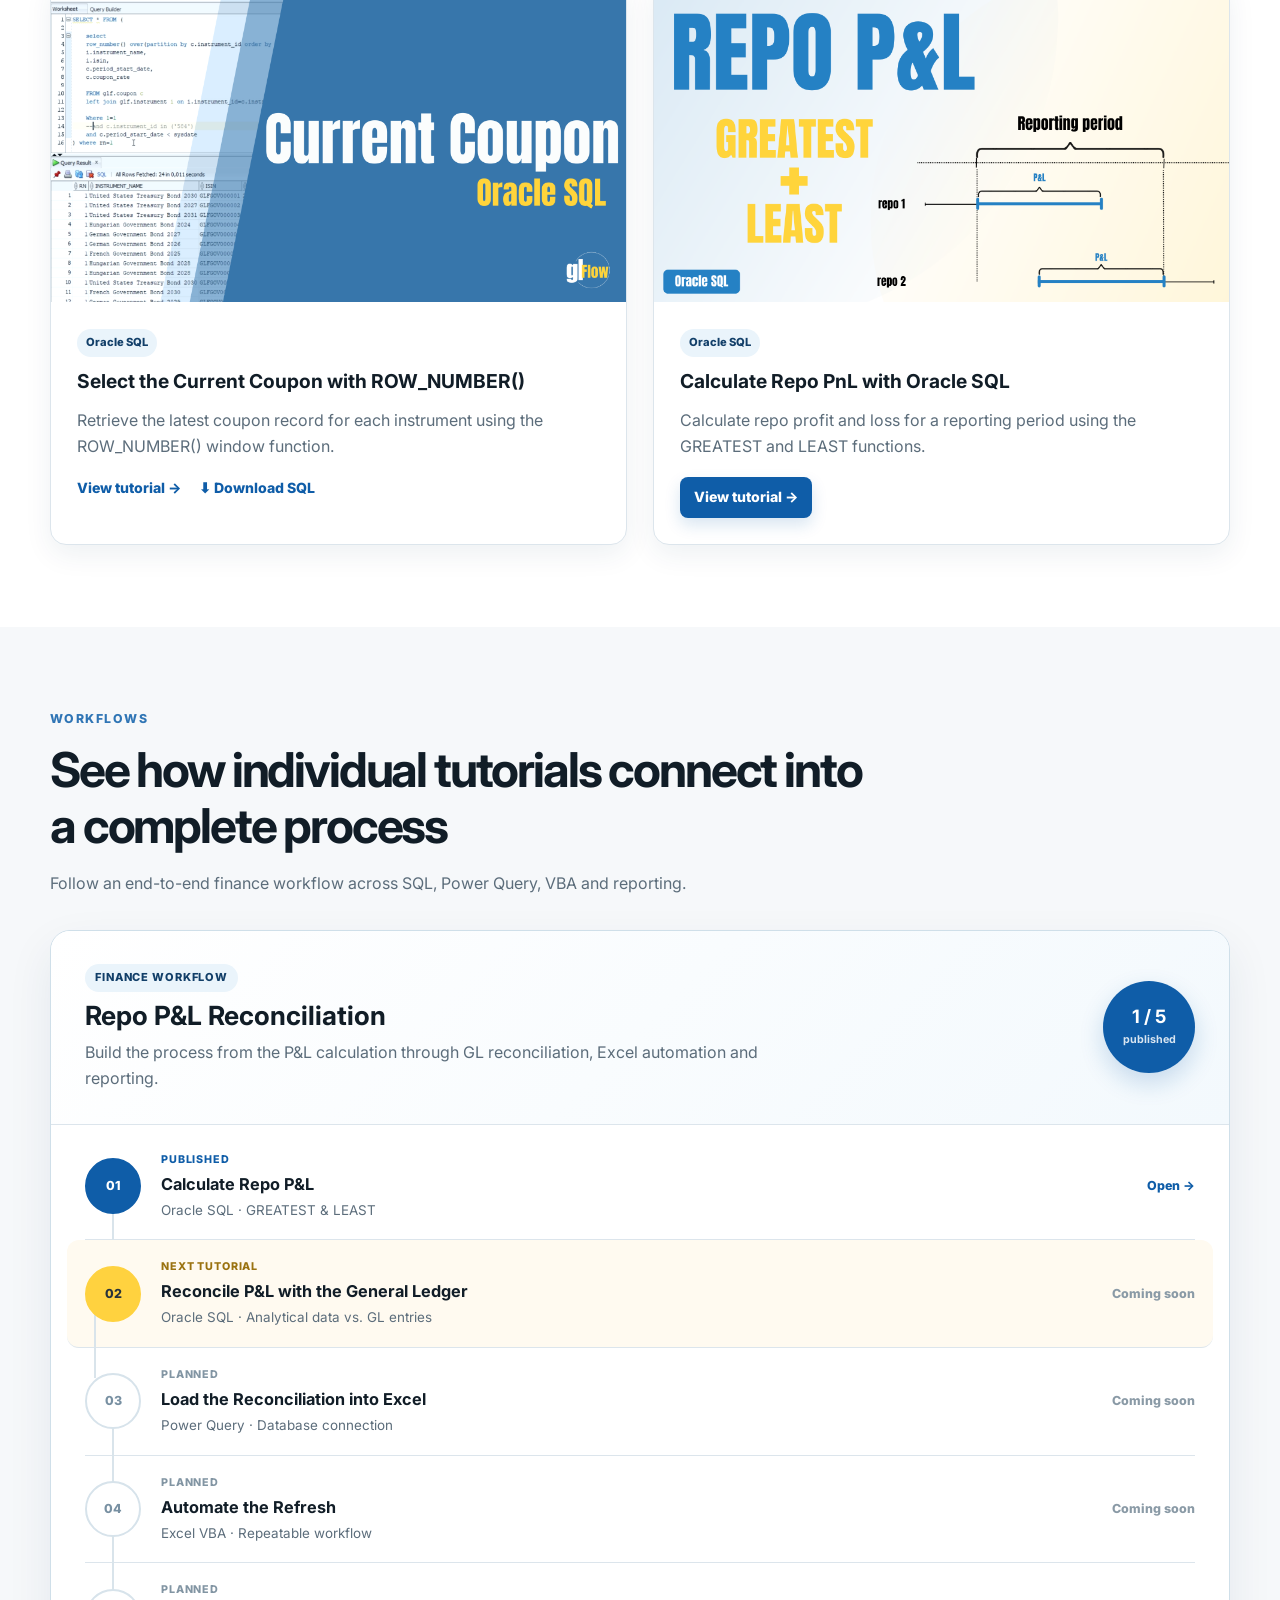
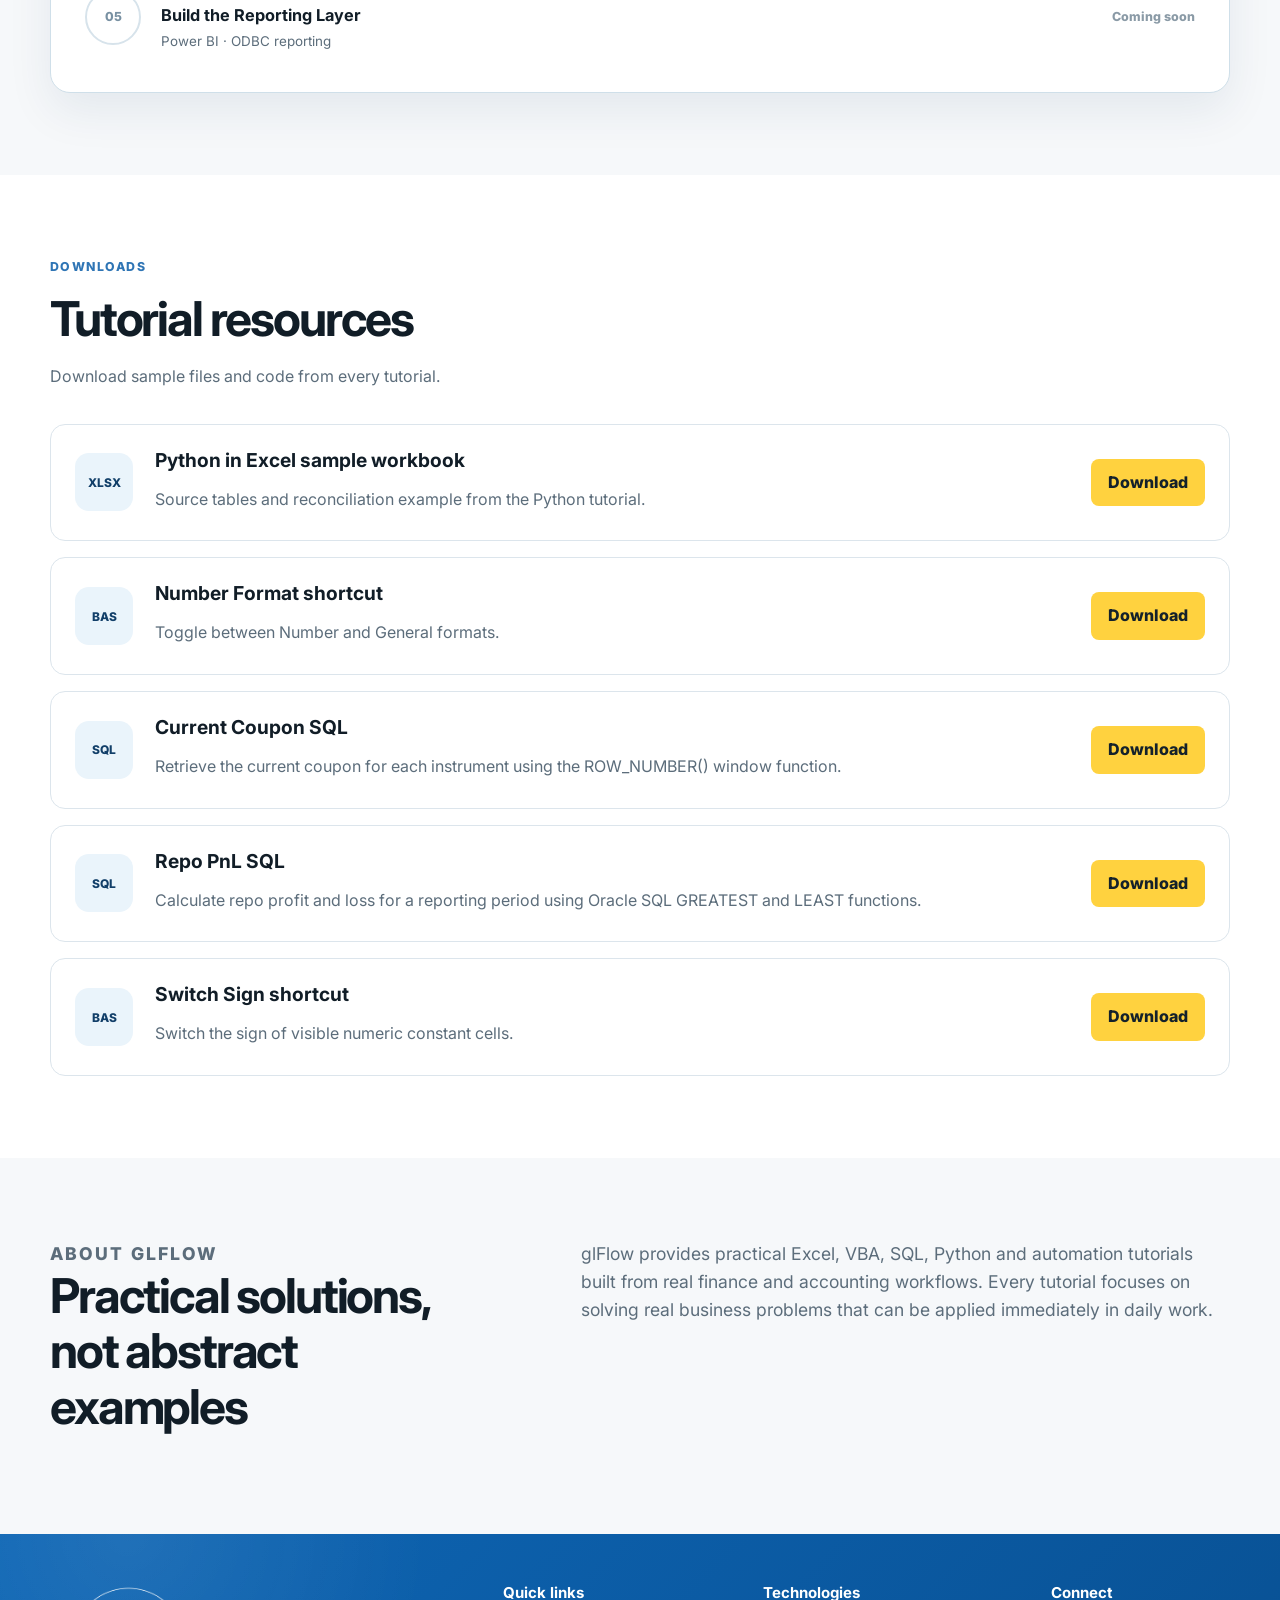
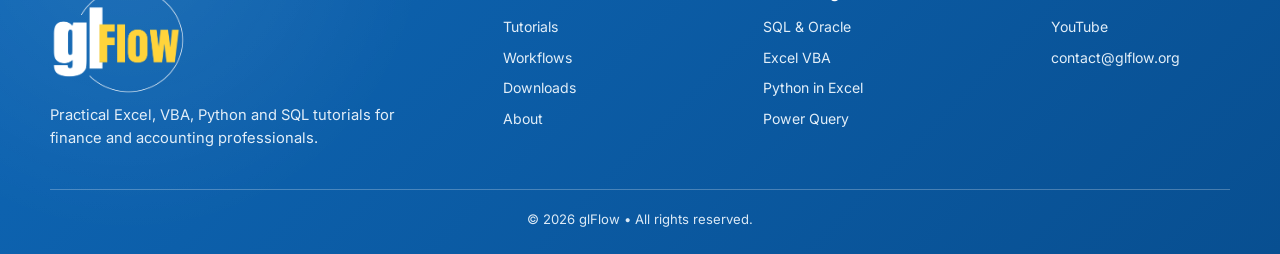
==== commit 8b701b2d: "Add tutorial pages for VBA, Python and SQL" ====
--- a/index.html
+++ b/index.html
@@ -131,7 +131,7 @@
 
       <div class="tutorial-grid">
         <article class="tutorial-card" data-technology="vba">
-          <a class="tutorial-thumb" href="https://www.youtube.com/watch?v=cLxy_QnXoKE&t=5s" target="_blank" rel="noopener" data-track="youtube" data-destination="tutorial" data-video="vba_shortcuts">
+          <a class="tutorial-thumb" href="tutorials/vba-shortcuts/">
             <img src="assets/vba-shortcuts-thumbnail.png" alt="VBA Shortcuts tutorial">
           </a>
           <div class="tutorial-body">
@@ -139,14 +139,14 @@
             <h3>VBA Shortcuts: Format Numbers and Switch Signs</h3>
             <p>Two practical macros that speed up repetitive formatting tasks in Excel.</p>
             <div class="card-links">
-              <a href="https://www.youtube.com/watch?v=cLxy_QnXoKE&t=5s" target="_blank" rel="noopener" data-track="youtube" data-destination="tutorial" data-video="vba_shortcuts">▶ Watch tutorial</a>
+              <a href="tutorials/vba-shortcuts/">View tutorial →</a>
               <a href="#vba-downloads">⬇ Download files</a>
             </div>
           </div>
         </article>
 
         <article class="tutorial-card" data-technology="python">
-          <a class="tutorial-thumb" href="https://www.youtube.com/watch?v=uhXzDsRfGEU" target="_blank" rel="noopener" data-track="youtube" data-destination="tutorial" data-video="python_in_excel_reconciliation">
+          <a class="tutorial-thumb" href="tutorials/python-reconciliation/">
             <img src="assets/recon-thumbnail.png" alt="Python in Excel reconciliation tutorial">
           </a>
           <div class="tutorial-body">
@@ -154,13 +154,13 @@
             <h3>Compare Two Tables and Find Mismatches</h3>
             <p>Compare tables, identify missing records and reconcile data using pandas.</p>
             <div class="card-links">
-              <a href="https://www.youtube.com/watch?v=uhXzDsRfGEU" target="_blank" rel="noopener" data-track="youtube" data-destination="tutorial" data-video="python_in_excel_reconciliation">▶ Watch tutorial</a>
+              <a href="tutorials/python-reconciliation/">View tutorial →</a>
               <a href="downloads/Python_in_Excel_Compare_Tables_Sample.xlsx" download data-track="download" data-file="python_in_excel_sample_workbook">⬇ Download workbook</a>
             </div>
           </div>
         </article>
                 <article class="tutorial-card" data-technology="sql">
-          <a class="tutorial-thumb" href="https://www.youtube.com/watch?v=2X3RJy0JUQw" target="_blank" rel="noopener" data-track="youtube" data-destination="tutorial" data-video="current_coupon">
+          <a class="tutorial-thumb" href="tutorials/current-coupon/">
             <img src="assets/Current-Coupon-Thumbnail.png" alt="Oracle SQL Current Coupon tutorial">
           </a>
           <div class="tutorial-body">
@@ -168,7 +168,7 @@
             <h3>Select the Current Coupon with ROW_NUMBER()</h3>
             <p>Retrieve the latest coupon record for each instrument using the ROW_NUMBER() window function.</p>
             <div class="card-links">
-              <a href="https://www.youtube.com/watch?v=2X3RJy0JUQw" target="_blank" rel="noopener" data-track="youtube" data-destination="tutorial" data-video="current_coupon">▶ Watch tutorial</a>
+              <a href="tutorials/current-coupon/">View tutorial →</a>
               <a href="downloads/glFlow_Current_Coupon.sql" download data-track="download" data-file="current_coupon_sql">⬇ Download SQL</a>
             </div>
           </div>
--- a/styles.css
+++ b/styles.css
@@ -117,3 +117,7 @@
 .tutorial-workflow-section{border-top:1px solid var(--line)}.compact-workflow .workflow-steps{padding-top:12px}.workflow-step.is-current{background:#f3f9fd;margin:0 -18px;padding-left:18px;padding-right:18px;border-radius:12px}.workflow-step.is-current .step-status{color:var(--blue-deep)}
 @media(max-width:980px){.tutorial-hero-grid,.tutorial-layout{grid-template-columns:1fr}.tutorial-sidebar{position:static;grid-template-columns:repeat(2,1fr)}.tutorial-key-points{grid-template-columns:1fr}.tutorial-hero-image{max-width:760px}}
 @media(max-width:720px){.tutorial-hero{padding:48px 0}.tutorial-sidebar{grid-template-columns:1fr}.tutorial-copy-block{padding:25px}.video-actions .button{width:100%}.tutorial-page h1{font-size:2.55rem}.tutorial-hero-grid{gap:34px}}
+
+#about {
+  scroll-margin-top: 60px;
+}
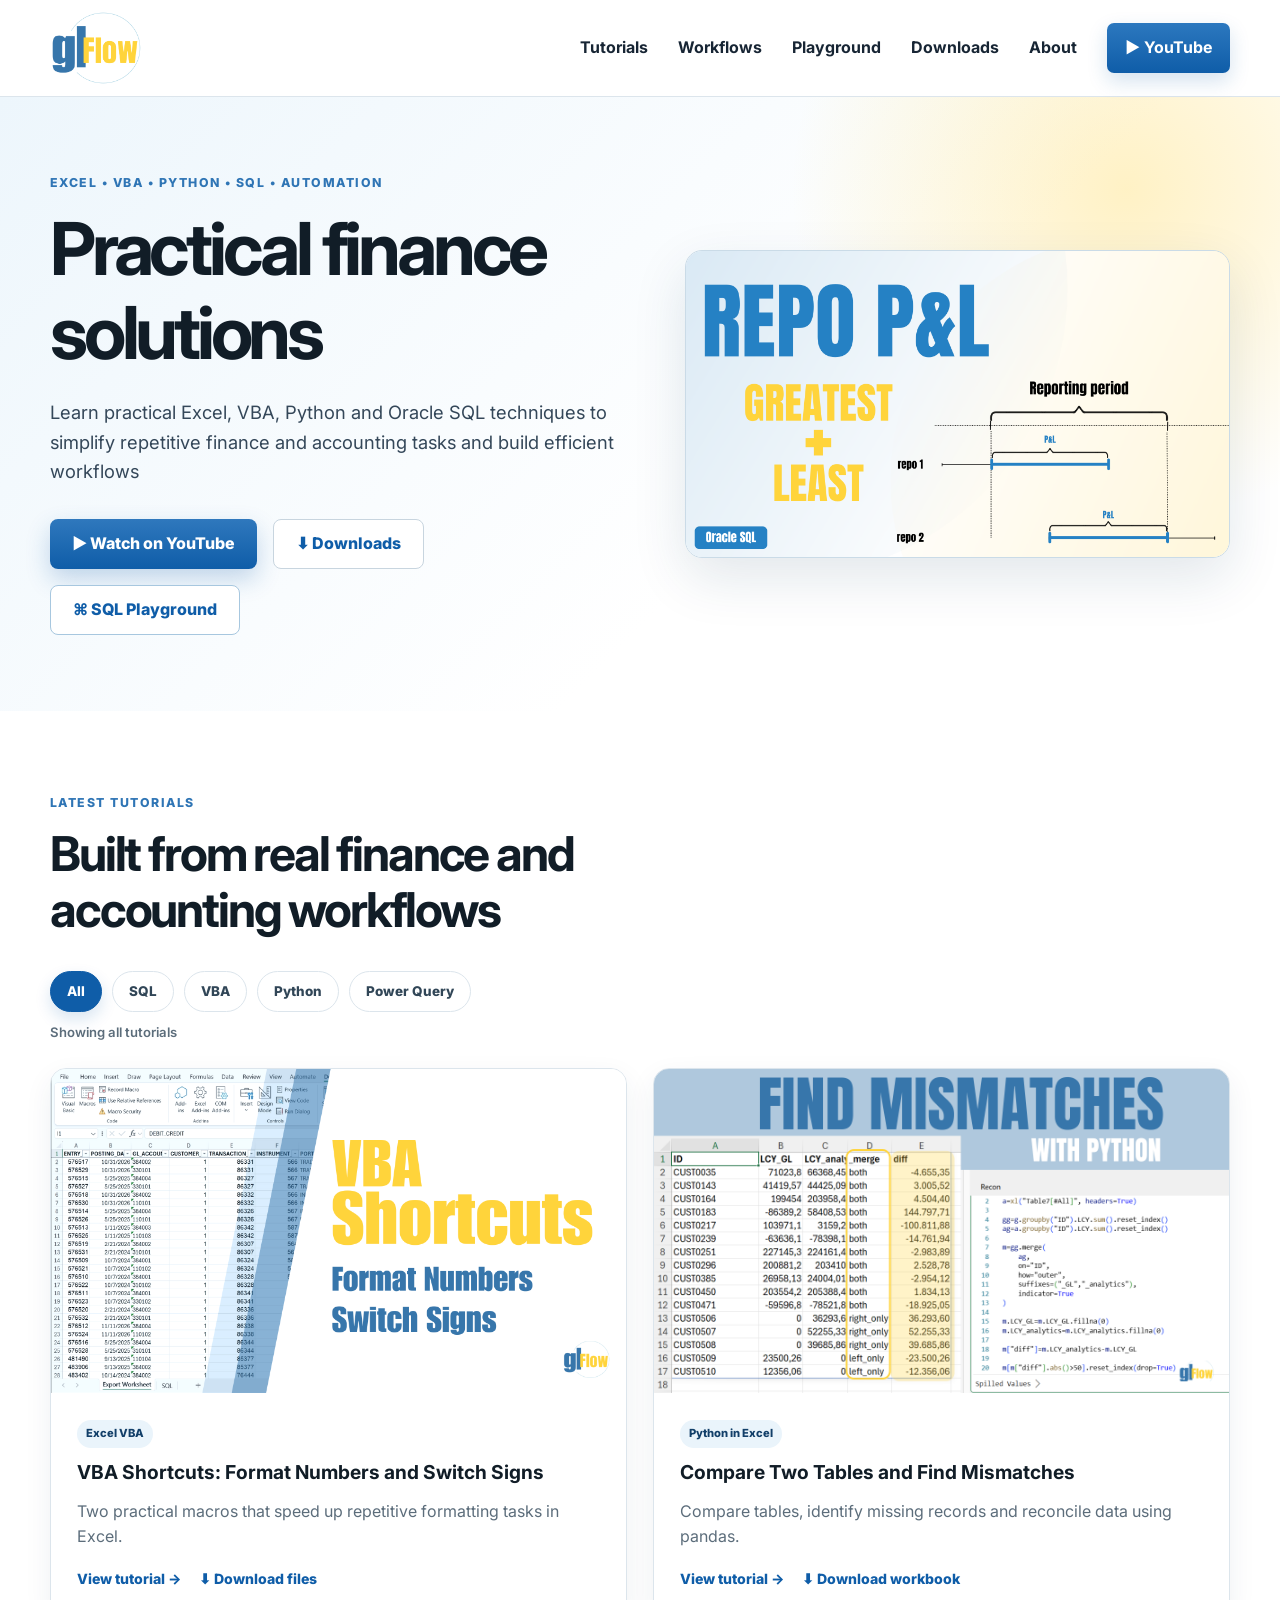
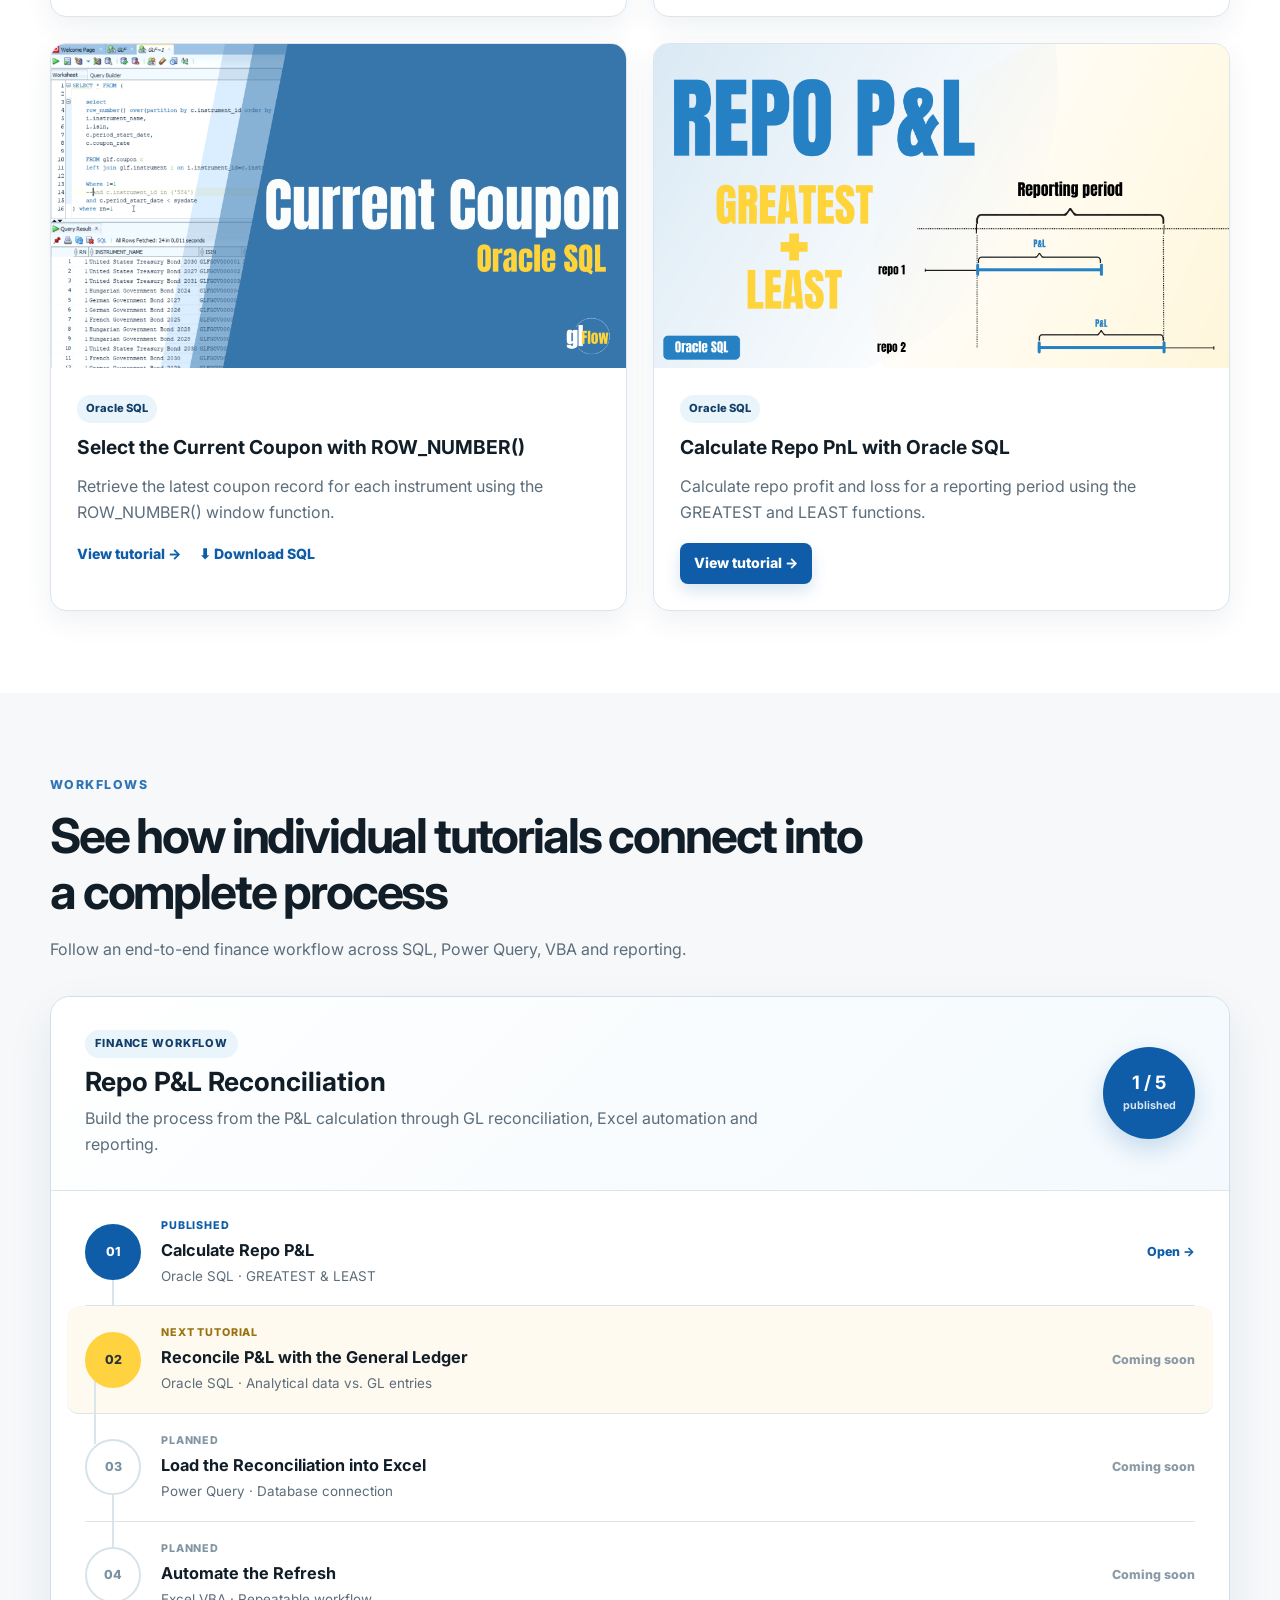
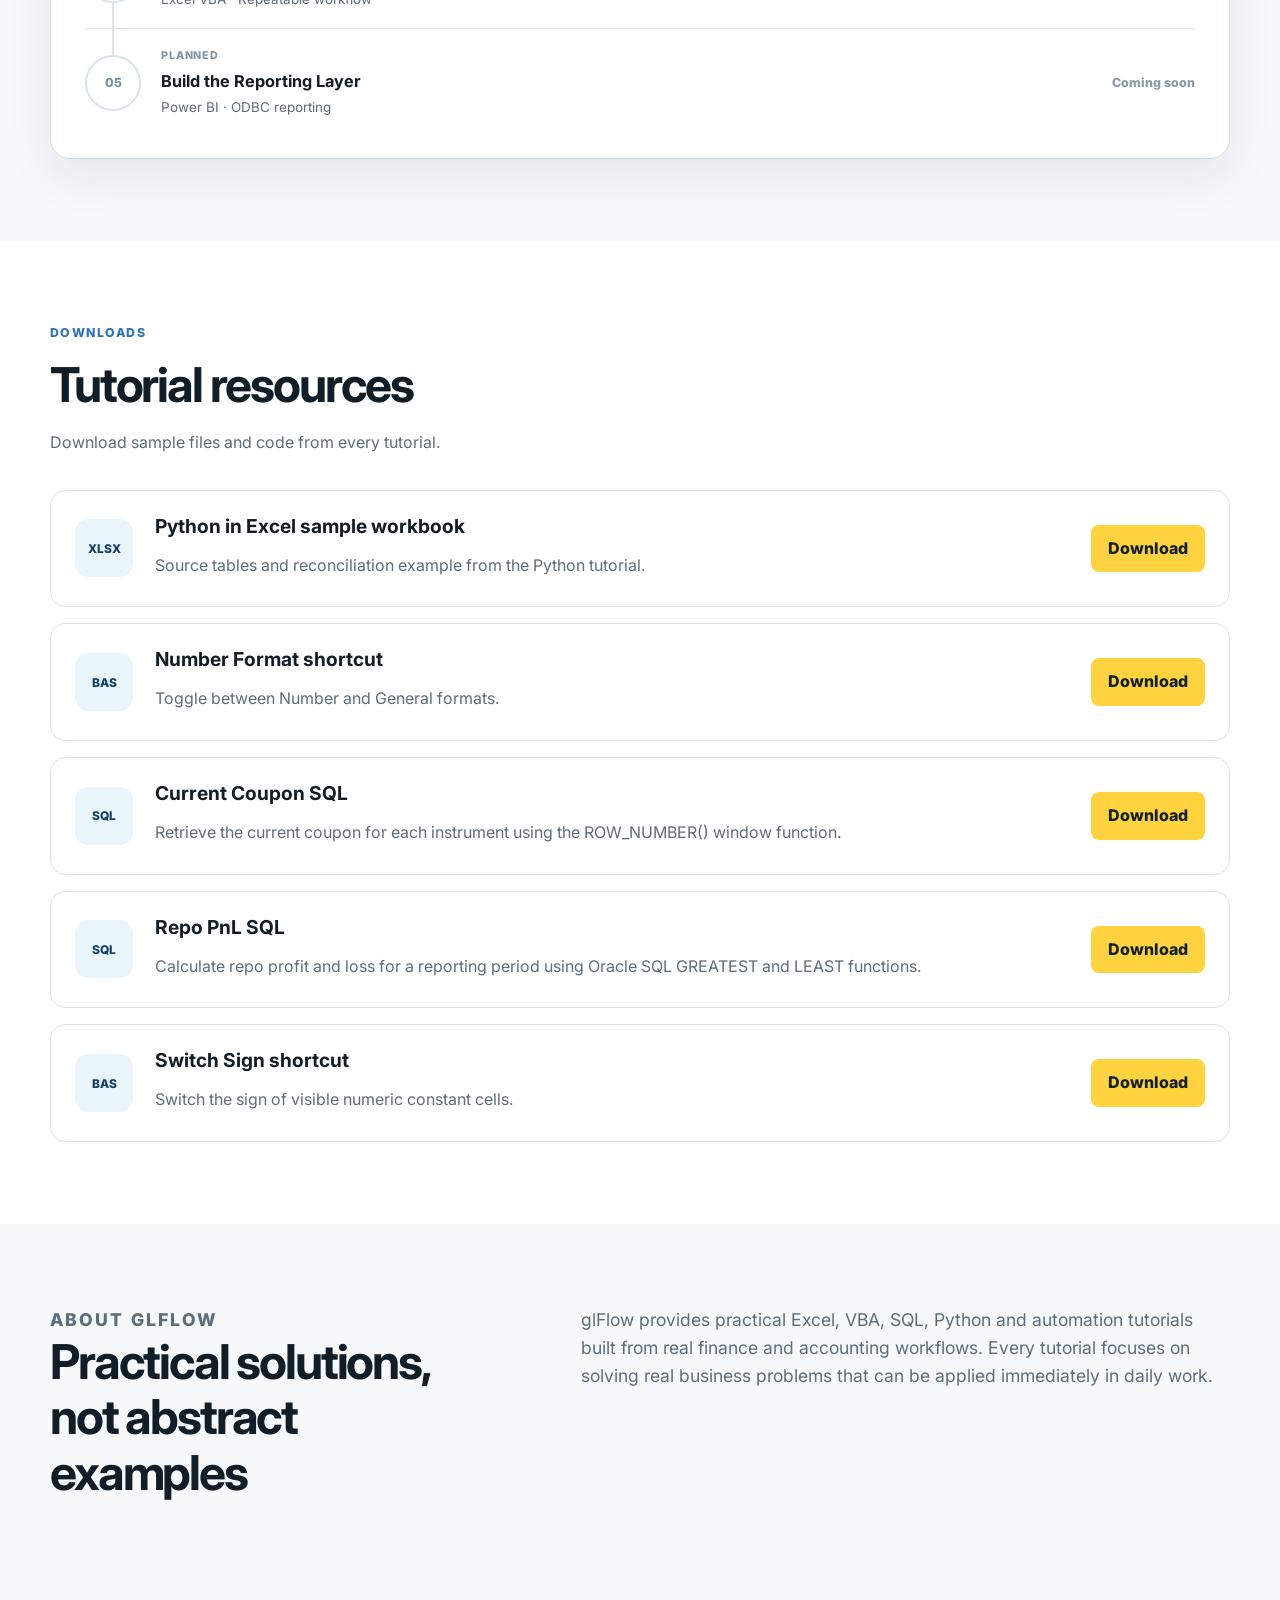
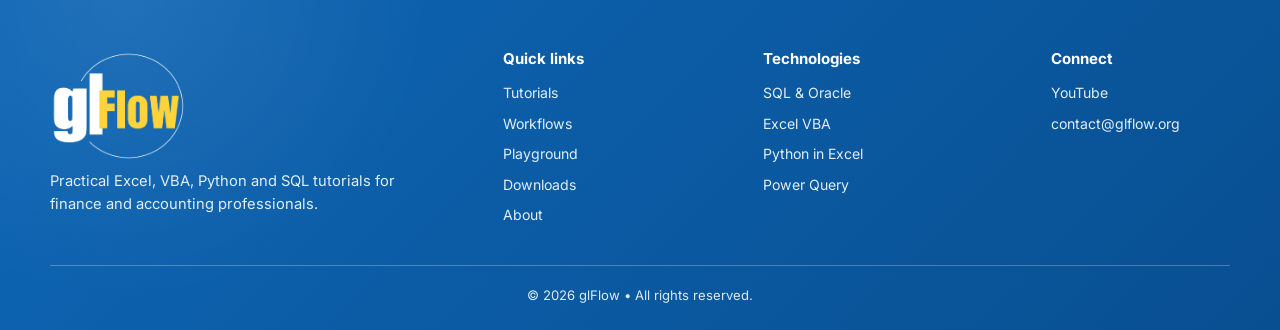
==== commit db48a40b: "Add full GLF SQL Playground" ====
--- a/index.html
+++ b/index.html
@@ -85,6 +85,7 @@
     <nav aria-label="Main navigation">
       <a href="#tutorials">Tutorials</a>
       <a href="#workflows">Workflows</a>
+      <a href="playground/">Playground</a>
       <a href="#downloads">Downloads</a>
       <a href="#about">About</a>
       <a class="nav-cta" href="https://www.youtube.com/@glFlowTech/videos" target="_blank" rel="noopener" data-track="youtube" data-destination="channel">▶ YouTube</a>
@@ -105,6 +106,7 @@
         <div class="button-row">
           <a class="button button-primary" href="https://www.youtube.com/@glFlowTech/videos" target="_blank" rel="noopener" data-track="youtube" data-destination="channel">▶ Watch on YouTube</a>
           <a class="button button-secondary" href="#downloads">⬇ Downloads</a>
+          <a class="button button-secondary playground-hero-button" href="playground/">⌘ SQL Playground</a>
         </div>
       </div>
       <a class="hero-visual" href="tutorials/repo-pnl/" aria-label="Open Repo P&amp;L tutorial">
@@ -294,6 +296,7 @@
       <h3>Quick links</h3>
       <a href="#tutorials">Tutorials</a>
       <a href="#workflows">Workflows</a>
+      <a href="playground/">Playground</a>
       <a href="#downloads">Downloads</a>
       <a href="#about">About</a>
     </div>
--- a/styles.css
+++ b/styles.css
@@ -121,3 +121,27 @@
 #about {
   scroll-margin-top: 60px;
 }
+
+
+/* glFlow Website v2.2: SQL Playground v1 */
+.nav-active{color:var(--blue-deep)!important}.playground-hero-button{border-color:#a7c7df!important;color:var(--blue-deep)!important}.playground-page{background:#f7f9fb}.playground-intro{padding:52px 0 38px;background:radial-gradient(circle at 87% 10%,rgba(255,210,63,.24),transparent 25%),linear-gradient(135deg,#edf6fc,#fff 68%);border-bottom:1px solid var(--line)}.playground-intro-grid{display:grid;grid-template-columns:1.3fr .7fr;gap:50px;align-items:end}.playground-intro h1{max-width:820px;margin-bottom:18px;font-size:clamp(2.7rem,5vw,4.7rem)}.playground-lead{max-width:760px;margin:0;color:#40566a;font-size:1.05rem}.engine-card{display:flex;gap:13px;align-items:center;justify-self:end;min-width:290px;padding:18px 20px;border:1px solid #cfe0eb;border-radius:14px;background:rgba(255,255,255,.85);box-shadow:0 10px 26px rgba(18,56,88,.06)}.engine-card strong,.engine-card small{display:block}.engine-card strong{font-size:.9rem}.engine-card small{margin-top:3px;color:var(--muted);font-size:.72rem}.engine-dot{width:11px;height:11px;flex:0 0 11px;border-radius:50%;background:#e6b83b;box-shadow:0 0 0 5px rgba(230,184,59,.13)}.engine-dot.ready{background:#35a769;box-shadow:0 0 0 5px rgba(53,167,105,.13)}.engine-dot.error{background:#c74f55;box-shadow:0 0 0 5px rgba(199,79,85,.13)}
+.playground-workspace-section{padding:38px 0 68px}.playground-workspace{display:grid;grid-template-columns:245px minmax(0,1fr);gap:22px;align-items:start}.playground-sidebar{display:grid;gap:16px;position:sticky;top:116px}.pg-panel,.pg-note{overflow:hidden;border:1px solid var(--line);border-radius:14px;background:#fff}.pg-panel-heading{display:flex;justify-content:space-between;align-items:center;padding:14px 15px 10px;color:#213749}.pg-panel-heading span{font-size:.78rem;font-weight:800;text-transform:uppercase;letter-spacing:.06em}.pg-panel-heading small{color:#93a1ac;font-size:.65rem}.example-button,.table-button{width:100%;border:0;border-top:1px solid #eef2f5;background:#fff;text-align:left;font:inherit;cursor:pointer}.example-button{display:grid;gap:2px;padding:13px 15px;color:#304658;font-size:.78rem;font-weight:700}.example-button span{color:#8a9aa6;font-size:.61rem;font-weight:800;letter-spacing:.05em}.example-button:hover,.example-button.active{background:#f0f7fc;color:var(--blue-deep)}.example-button.active{box-shadow:inset 3px 0 var(--blue-deep)}.table-button{display:flex;justify-content:space-between;gap:8px;padding:11px 15px;color:#3d5364;font-size:.75rem}.table-button strong{font-family:"Roboto Mono",monospace;font-size:.7rem}.table-button span{color:#93a1ac;font-size:.64rem}.table-button:hover{background:#f8fbfd;color:var(--blue-deep)}.pg-note{padding:17px 16px;border-color:#eadcaa;background:#fffaf0}.pg-note strong{font-size:.76rem}.pg-note p{margin:5px 0 0;color:#706647;font-size:.7rem;line-height:1.55}
+.playground-main{min-width:0;display:grid;gap:18px}.editor-card,.results-card{overflow:hidden;border:1px solid #cddce6;border-radius:15px;background:#fff;box-shadow:0 12px 32px rgba(18,56,88,.06)}.editor-toolbar,.results-toolbar{display:flex;justify-content:space-between;gap:20px;align-items:center;min-height:62px;padding:11px 16px;border-bottom:1px solid var(--line);background:#fff}.editor-toolbar>div:first-child,.results-toolbar>div:first-child{display:flex;align-items:baseline;gap:12px}.editor-toolbar strong,.results-toolbar strong{font-size:.84rem}.editor-toolbar span,.results-toolbar span{color:#8293a0;font-size:.7rem}.editor-actions{display:flex;gap:8px}.pg-button{border-radius:8px;padding:8px 13px;font:inherit;font-size:.72rem;font-weight:800;cursor:pointer}.pg-button:disabled{opacity:.5;cursor:wait}.pg-button-secondary{border:1px solid var(--line);background:#fff;color:#455b6b}.pg-button-primary{border:1px solid var(--blue-deep);background:var(--blue-deep);color:#fff}.pg-button-primary:hover:not(:disabled){background:#0a4f90}.editor-wrap{position:relative;display:grid;grid-template-columns:48px 1fr;height:390px;background:#101821}.line-numbers{overflow:hidden;padding:18px 10px 18px 0;border-right:1px solid #25313b;color:#607080;font:400 13px/1.72 "Roboto Mono",monospace;text-align:right;white-space:pre;user-select:none}.sql-editor{width:100%;height:100%;resize:none;border:0;outline:0;padding:18px 20px;background:#101821;color:#e9f1f7;font:400 13px/1.72 "Roboto Mono",Consolas,monospace;tab-size:4;white-space:pre;overflow:auto}.sql-editor::selection{background:#275a84}.editor-footer{display:flex;justify-content:space-between;gap:20px;padding:9px 15px;border-top:1px solid #26333e;background:#18232d;color:#8496a4;font-size:.64rem}.editor-footer kbd{padding:1px 5px;border:1px solid #4a5965;border-radius:4px;background:#26333e;color:#c7d2da;font-family:inherit}.query-message{padding:13px 16px;border:1px solid #edc2c5;border-radius:11px;background:#fff1f2;color:#96383f;font:500 .76rem/1.5 "Roboto Mono",monospace;white-space:pre-wrap}.query-message.info{border-color:#bad6e9;background:#eff8fd;color:#205c83}.results-card{min-height:310px}.result-badge{padding:5px 9px;border-radius:999px;background:#eef3f6;color:#687c8b!important;font-size:.62rem!important;font-weight:800;text-transform:uppercase;letter-spacing:.04em}.result-badge.success{background:#e8f6ee;color:#278356!important}.result-badge.error{background:#fcebed;color:#a33c44!important}.result-badge.running{background:#fff4d6;color:#8c6a0b!important}.result-table-wrap{max-height:520px;min-height:248px;overflow:auto}.result-table{width:100%;border-collapse:separate;border-spacing:0;font:500 .72rem/1.45 "Roboto Mono",monospace;white-space:nowrap}.result-table th{position:sticky;top:0;z-index:2;padding:11px 14px;border-bottom:1px solid #cbd9e2;background:#eef5f9;color:#2d4a5f;text-align:left;font-size:.67rem;text-transform:uppercase;letter-spacing:.03em}.result-table td{padding:10px 14px;border-bottom:1px solid #edf1f4;color:#354b5b}.result-table tbody tr:hover td{background:#f8fbfd}.sql-null{color:#99a7b1;font-style:italic}.empty-results{min-height:248px;display:flex;flex-direction:column;align-items:center;justify-content:center;padding:35px;color:#8495a2;text-align:center}.empty-results strong{color:#4b6273;font-size:.85rem}.empty-results span{margin-top:5px;font-size:.72rem}.empty-icon{display:flex;width:44px;height:44px;align-items:center;justify-content:center;margin-bottom:13px;border-radius:12px;background:var(--blue-soft);color:var(--blue-deep);font-weight:800}
+.playground-about{padding:68px 0;border-top:1px solid var(--line)}.playground-about-grid{display:grid;grid-template-columns:1fr .85fr;gap:60px;align-items:center}.playground-about h2{max-width:620px}.playground-about p:not(.eyebrow){max-width:700px;color:var(--muted)}.future-card{padding:28px;border:1px solid #cfe0eb;border-radius:16px;background:#fff;box-shadow:0 12px 30px rgba(18,56,88,.06)}.future-card>span{display:inline-block;margin-bottom:14px;padding:5px 9px;border-radius:999px;background:var(--yellow);color:#4d430d;font-size:.64rem;font-weight:900;letter-spacing:.06em}.future-card h3{margin-bottom:10px;font-size:1.08rem}.future-card p{margin:0!important;font-size:.84rem}
+@media(max-width:1050px){.playground-workspace{grid-template-columns:210px minmax(0,1fr)}.playground-intro-grid{grid-template-columns:1fr}.engine-card{justify-self:start}.nav-wrap nav{gap:18px}}
+@media(max-width:820px){.playground-workspace{grid-template-columns:1fr}.playground-sidebar{position:static;grid-template-columns:1fr 1fr}.pg-note{grid-column:1/-1}.editor-wrap{height:360px}.playground-about-grid{grid-template-columns:1fr}.playground-intro{padding-top:42px}}
+@media(max-width:720px){.playground-intro h1{font-size:2.55rem}.playground-sidebar{grid-template-columns:1fr}.pg-note{grid-column:auto}.editor-toolbar,.results-toolbar{align-items:flex-start}.editor-toolbar{flex-direction:column}.editor-actions{width:100%}.pg-button{flex:1}.editor-wrap{grid-template-columns:38px 1fr;height:380px}.line-numbers{font-size:11px}.sql-editor{padding-left:14px;font-size:11px}.editor-footer{display:none}.result-table{font-size:.66rem}.playground-workspace-section{padding-top:24px}.engine-card{min-width:0;width:100%}}
+
+/* glFlow Website v2.3: expanded GLF database explorer */
+.database-explorer{max-height:480px;overflow:auto}.db-group{border-top:1px solid #eef2f5}.db-group summary{display:flex;align-items:center;justify-content:space-between;gap:8px;padding:10px 14px;color:#31495b;background:#fbfcfd;cursor:pointer;font-size:.7rem;font-weight:800;list-style:none}.db-group summary::-webkit-details-marker{display:none}.db-group summary:before{content:'›';display:inline-block;margin-right:5px;color:#8296a5;transform:rotate(0deg);transition:transform .15s ease}.db-group[open] summary:before{transform:rotate(90deg)}.db-group summary span{margin-left:auto;color:#97a5af;font-size:.59rem;font-weight:600}.db-group .table-button{padding-left:20px;background:#fff}.db-group .table-button strong{font-size:.66rem}.database-explorer .table-button:hover{background:#f3f9fd}.playground-sidebar{align-content:start}
+
+
+/* Playground v1.2 — full GLF dataset + tutorial start/solution switch */
+.editor-toolbar{gap:14px;flex-wrap:wrap}
+.editor-title{display:flex;align-items:center;gap:12px;min-width:210px}
+.query-mode-toggle{display:inline-flex;align-items:center;padding:3px;border:1px solid var(--line);border-radius:10px;background:#f7fafc;margin-left:auto}
+.query-mode-toggle[hidden]{display:none!important}
+.query-mode-button{border:0;background:transparent;color:var(--muted);font:inherit;font-size:.78rem;font-weight:700;padding:8px 11px;border-radius:7px;cursor:pointer;white-space:nowrap}
+.query-mode-button:hover{color:var(--blue-deep)}
+.query-mode-button.active{background:#fff;color:var(--blue-deep);box-shadow:0 1px 4px rgba(18,56,88,.12)}
+@media(max-width:900px){.query-mode-toggle{order:3;margin-left:0}.editor-actions{margin-left:auto}}
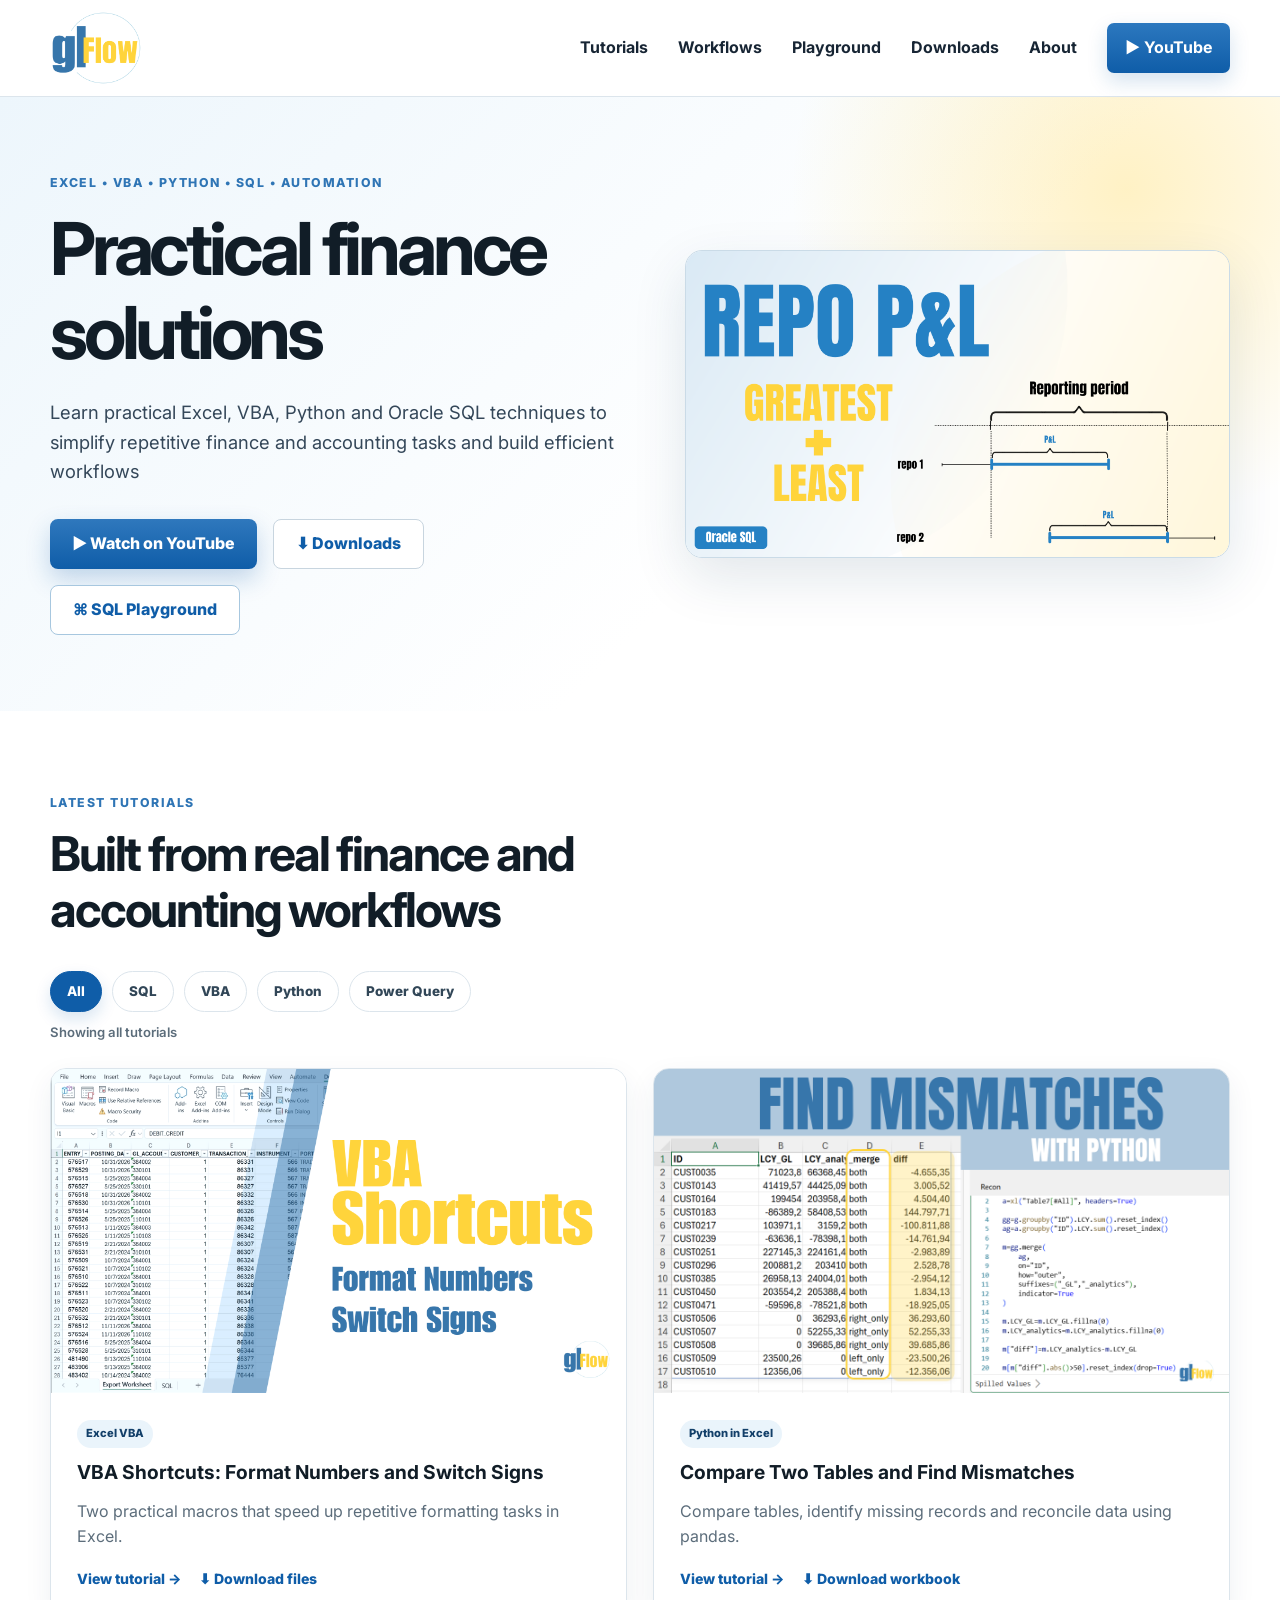
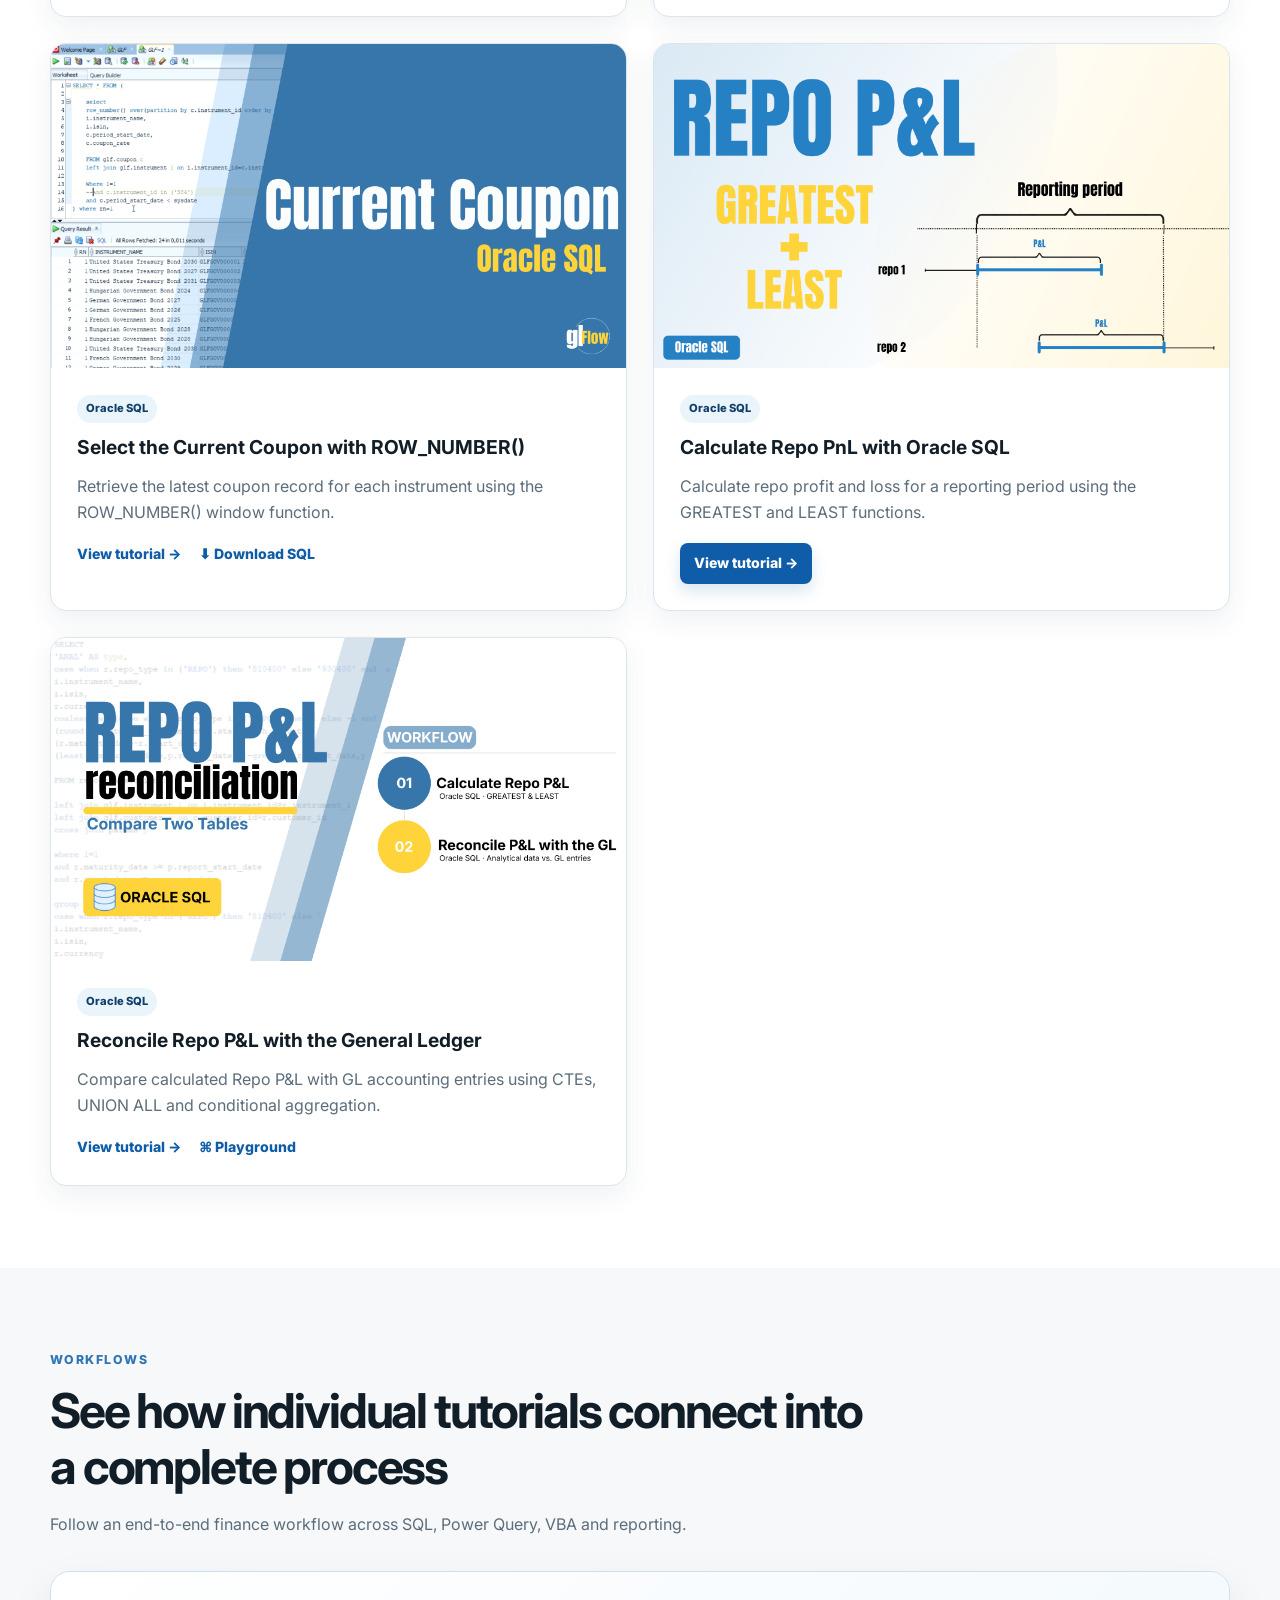
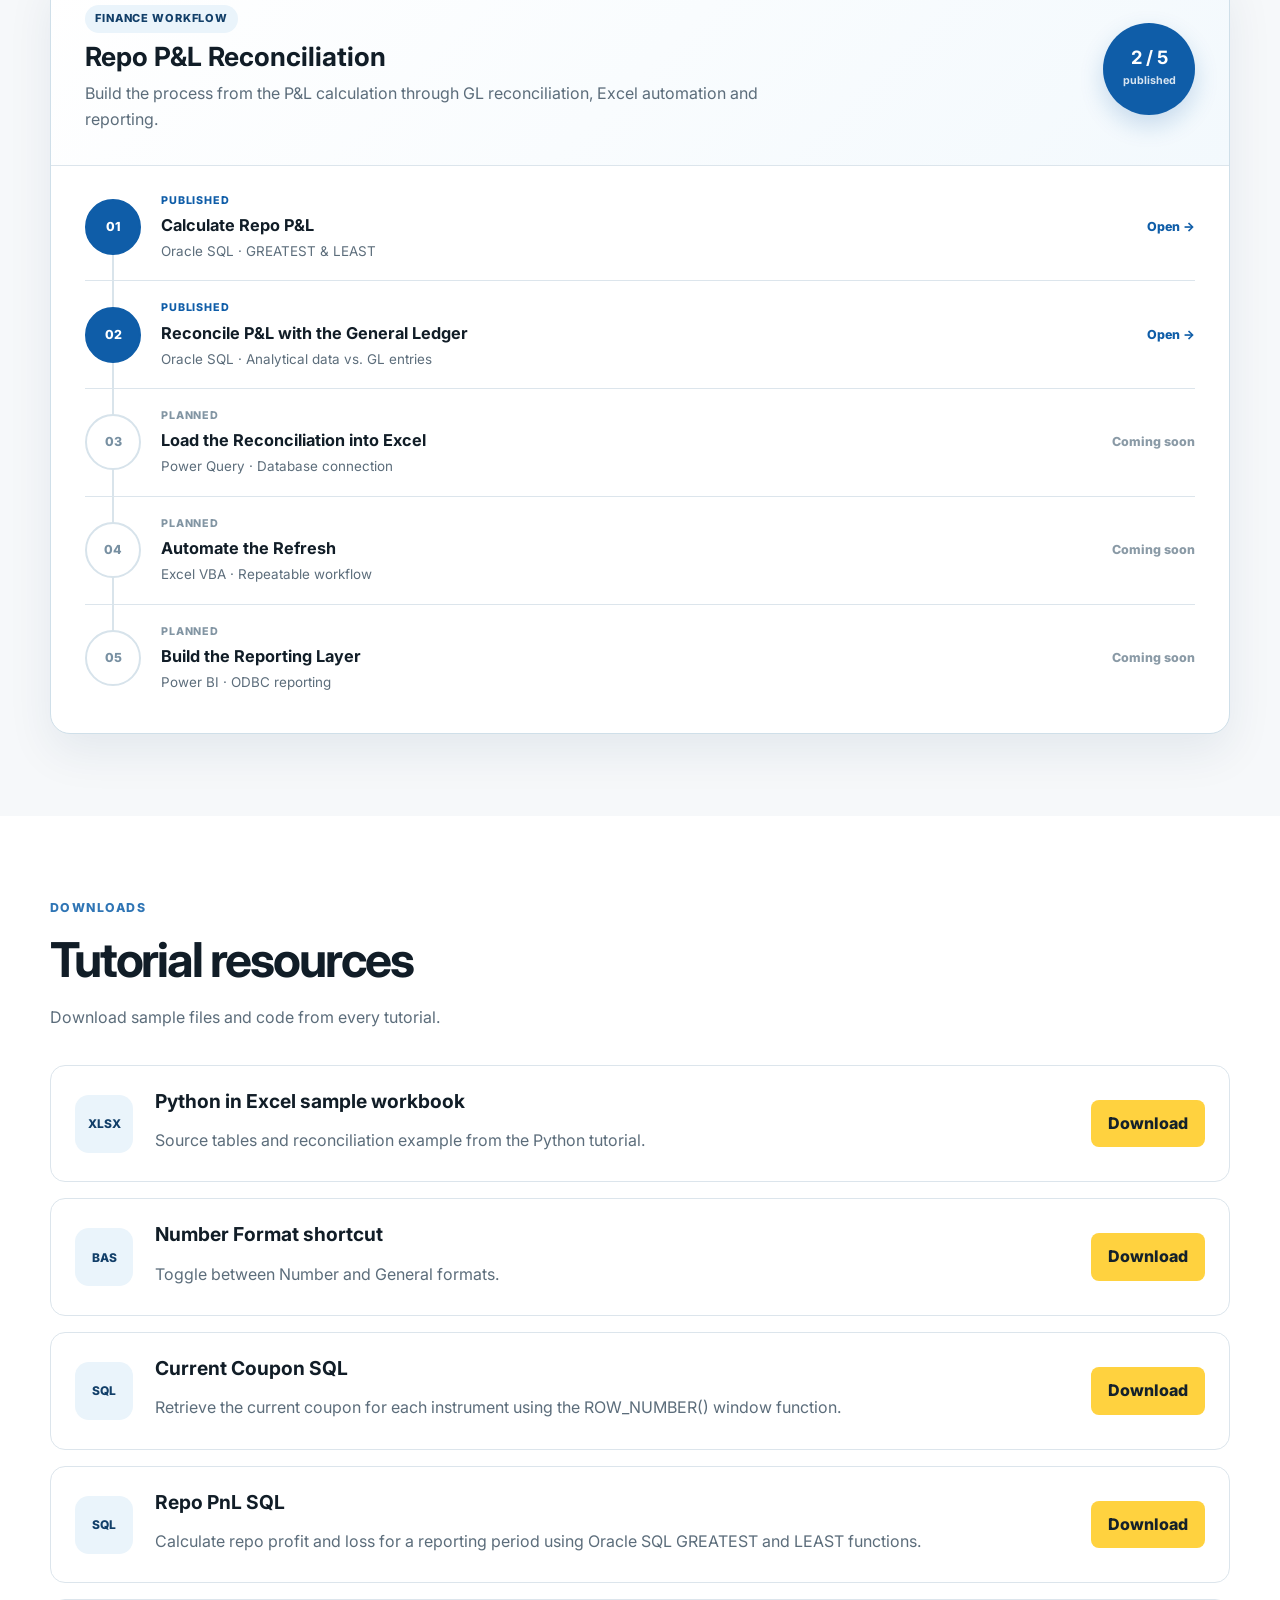
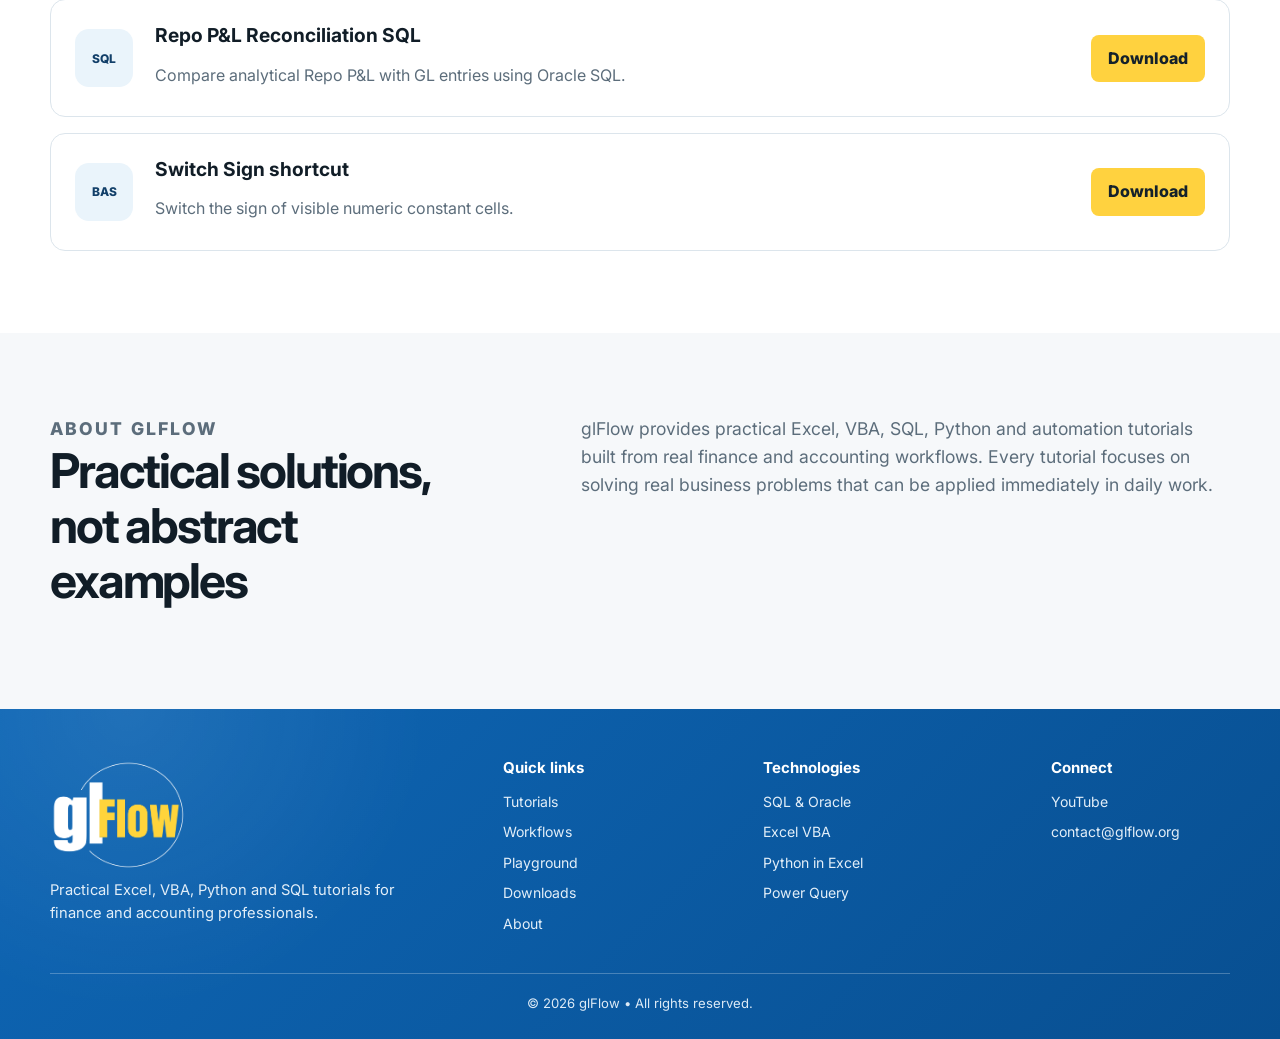
==== commit 4f38be55: "Add files via upload" ====
--- a/index.html
+++ b/index.html
@@ -192,6 +192,10 @@
     </div>
   </div>
 </article>
+        <article class="tutorial-card" data-technology="sql">
+          <a class="tutorial-thumb" href="tutorials/repo-pnl-reconciliation/"><img src="assets/repo-pnl-reconciliation-thumbnail.png" alt="Repo P&amp;L reconciliation Oracle SQL tutorial"></a>
+          <div class="tutorial-body"><span class="tag">Oracle SQL</span><h3>Reconcile Repo P&amp;L with the General Ledger</h3><p>Compare calculated Repo P&amp;L with GL accounting entries using CTEs, UNION ALL and conditional aggregation.</p><div class="card-links"><a href="tutorials/repo-pnl-reconciliation/">View tutorial →</a><a href="playground/?example=reconciliation">⌘ Playground</a></div></div>
+        </article>
       </div>
     </div>
   </section>
@@ -206,11 +210,11 @@
       <article class="workflow-card">
         <div class="workflow-intro">
           <div><span class="workflow-label">Finance workflow</span><h3>Repo P&amp;L Reconciliation</h3><p>Build the process from the P&amp;L calculation through GL reconciliation, Excel automation and reporting.</p></div>
-          <div class="workflow-progress" aria-label="1 of 5 workflow steps published"><strong>1 / 5</strong><span>published</span></div>
+          <div class="workflow-progress" aria-label="2 of 5 workflow steps published"><strong>2 / 5</strong><span>published</span></div>
         </div>
         <div class="workflow-steps">
           <a class="workflow-step is-published" href="tutorials/repo-pnl/"><span class="step-number">01</span><span class="step-content"><span class="step-status">Published</span><strong>Calculate Repo P&amp;L</strong><span>Oracle SQL · GREATEST &amp; LEAST</span></span><span class="step-action">Open →</span></a>
-          <div class="workflow-step is-next"><span class="step-number">02</span><span class="step-content"><span class="step-status">Next tutorial</span><strong>Reconcile P&amp;L with the General Ledger</strong><span>Oracle SQL · Analytical data vs. GL entries</span></span><span class="step-action">Coming soon</span></div>
+          <a class="workflow-step is-published" href="tutorials/repo-pnl-reconciliation/"><span class="step-number">02</span><span class="step-content"><span class="step-status">Published</span><strong>Reconcile P&amp;L with the General Ledger</strong><span>Oracle SQL · Analytical data vs. GL entries</span></span><span class="step-action">Open →</span></a>
           <div class="workflow-step"><span class="step-number">03</span><span class="step-content"><span class="step-status">Planned</span><strong>Load the Reconciliation into Excel</strong><span>Power Query · Database connection</span></span><span class="step-action">Coming soon</span></div>
           <div class="workflow-step"><span class="step-number">04</span><span class="step-content"><span class="step-status">Planned</span><strong>Automate the Refresh</strong><span>Excel VBA · Repeatable workflow</span></span><span class="step-action">Coming soon</span></div>
           <div class="workflow-step"><span class="step-number">05</span><span class="step-content"><span class="step-status">Planned</span><strong>Build the Reporting Layer</strong><span>Power BI · ODBC reporting</span></span><span class="step-action">Coming soon</span></div>
@@ -265,6 +269,7 @@
     Download
   </a>
 </article>
+        <article class="download-card"><span class="file-type" aria-label="SQL script">SQL</span><div><h3>Repo P&amp;L Reconciliation SQL</h3><p>Compare analytical Repo P&amp;L with GL entries using Oracle SQL.</p></div><a class="download-button" href="downloads/glFlow_Repo_PnL_Reconciliation.sql" download data-track="download" data-file="repo_pnl_reconciliation_sql">Download</a></article>
         <article class="download-card">
           <span class="file-type" aria-label="VBA module">BAS</span>
           <div><h3>Switch Sign shortcut</h3><p>Switch the sign of visible numeric constant cells.</p></div>
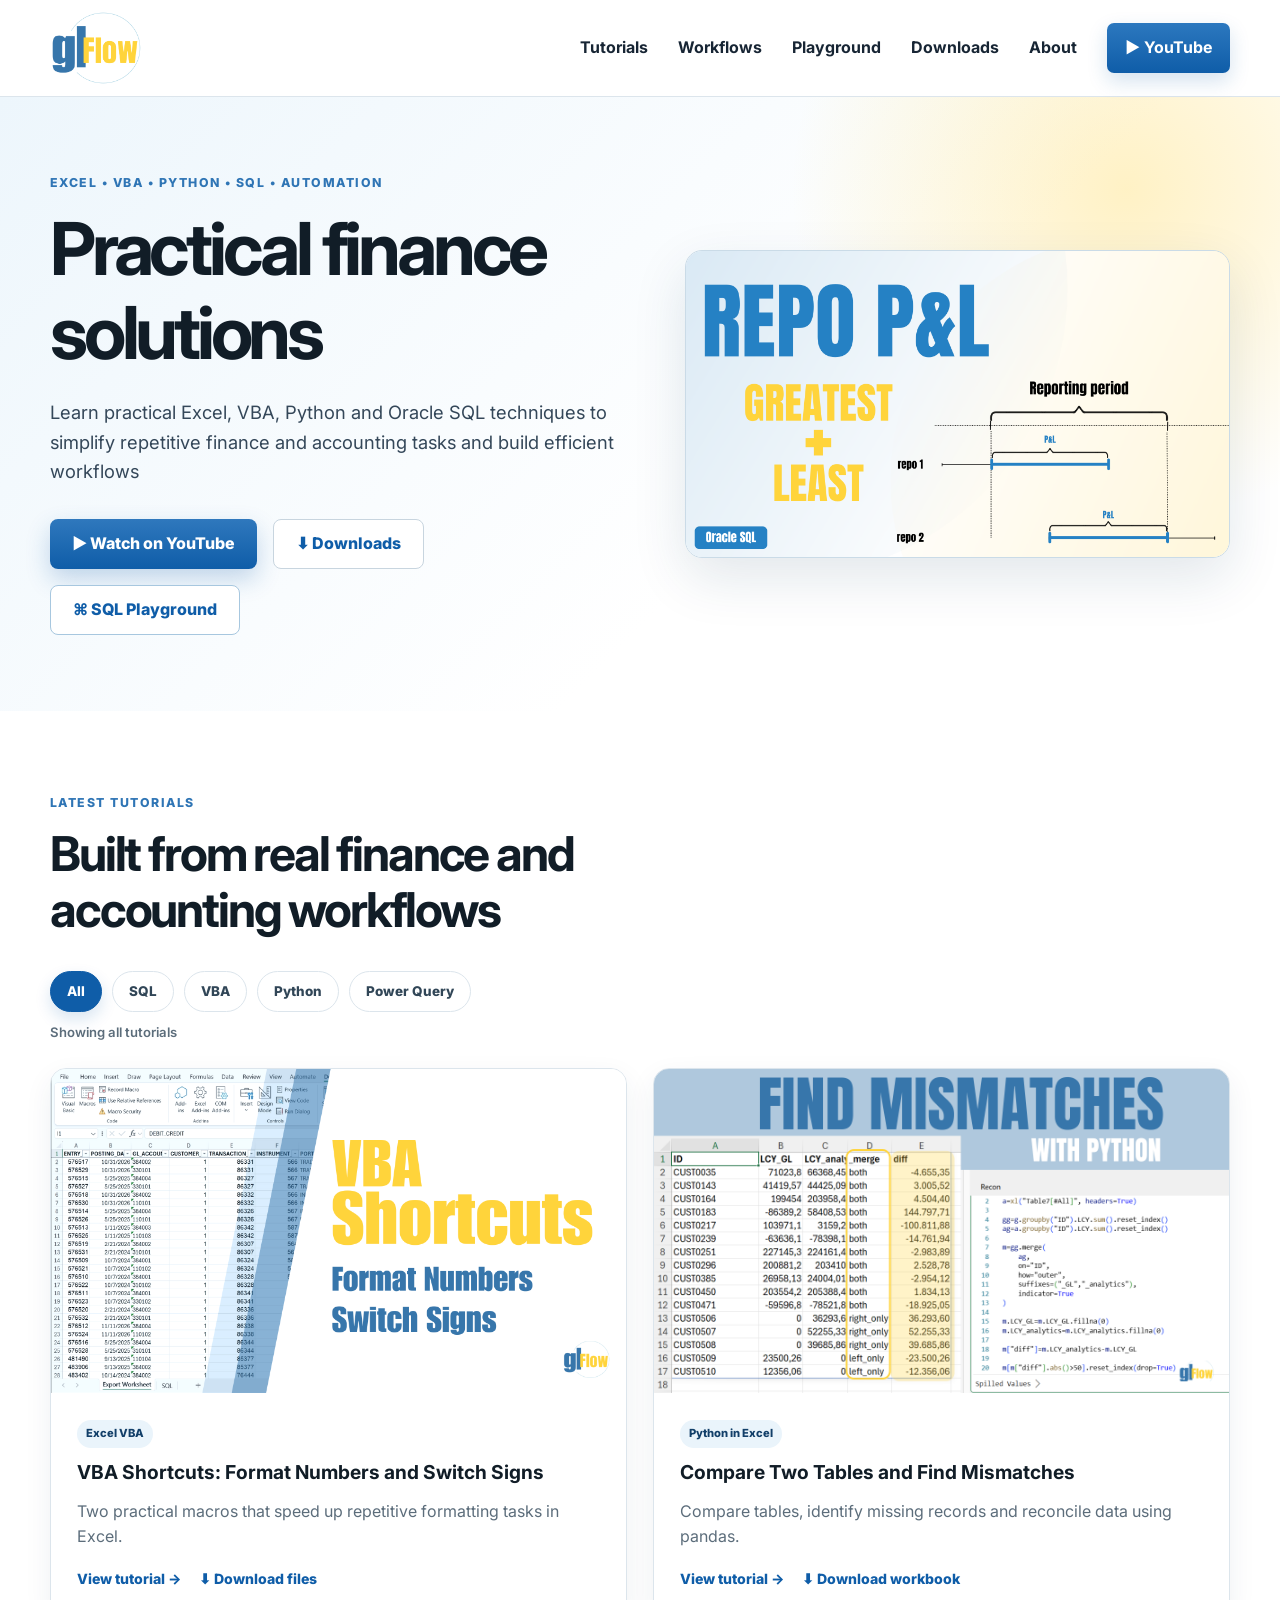
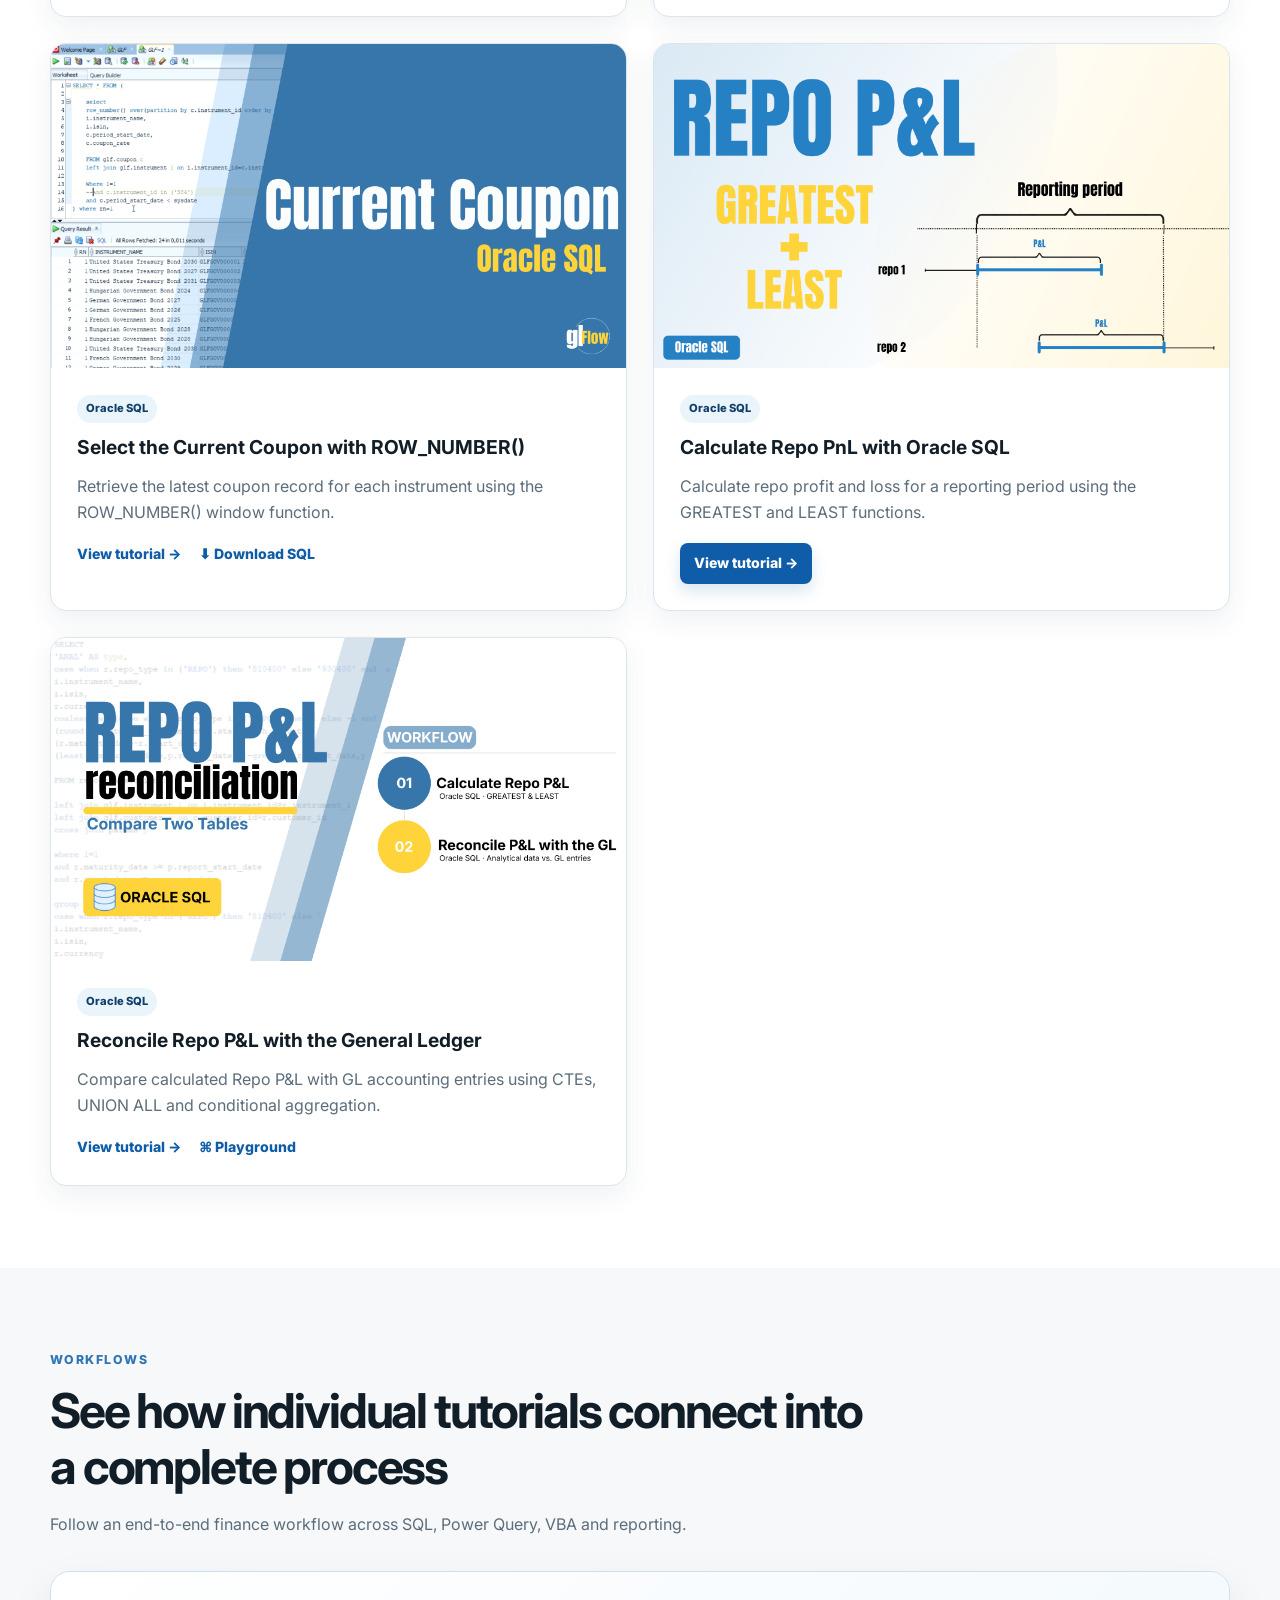
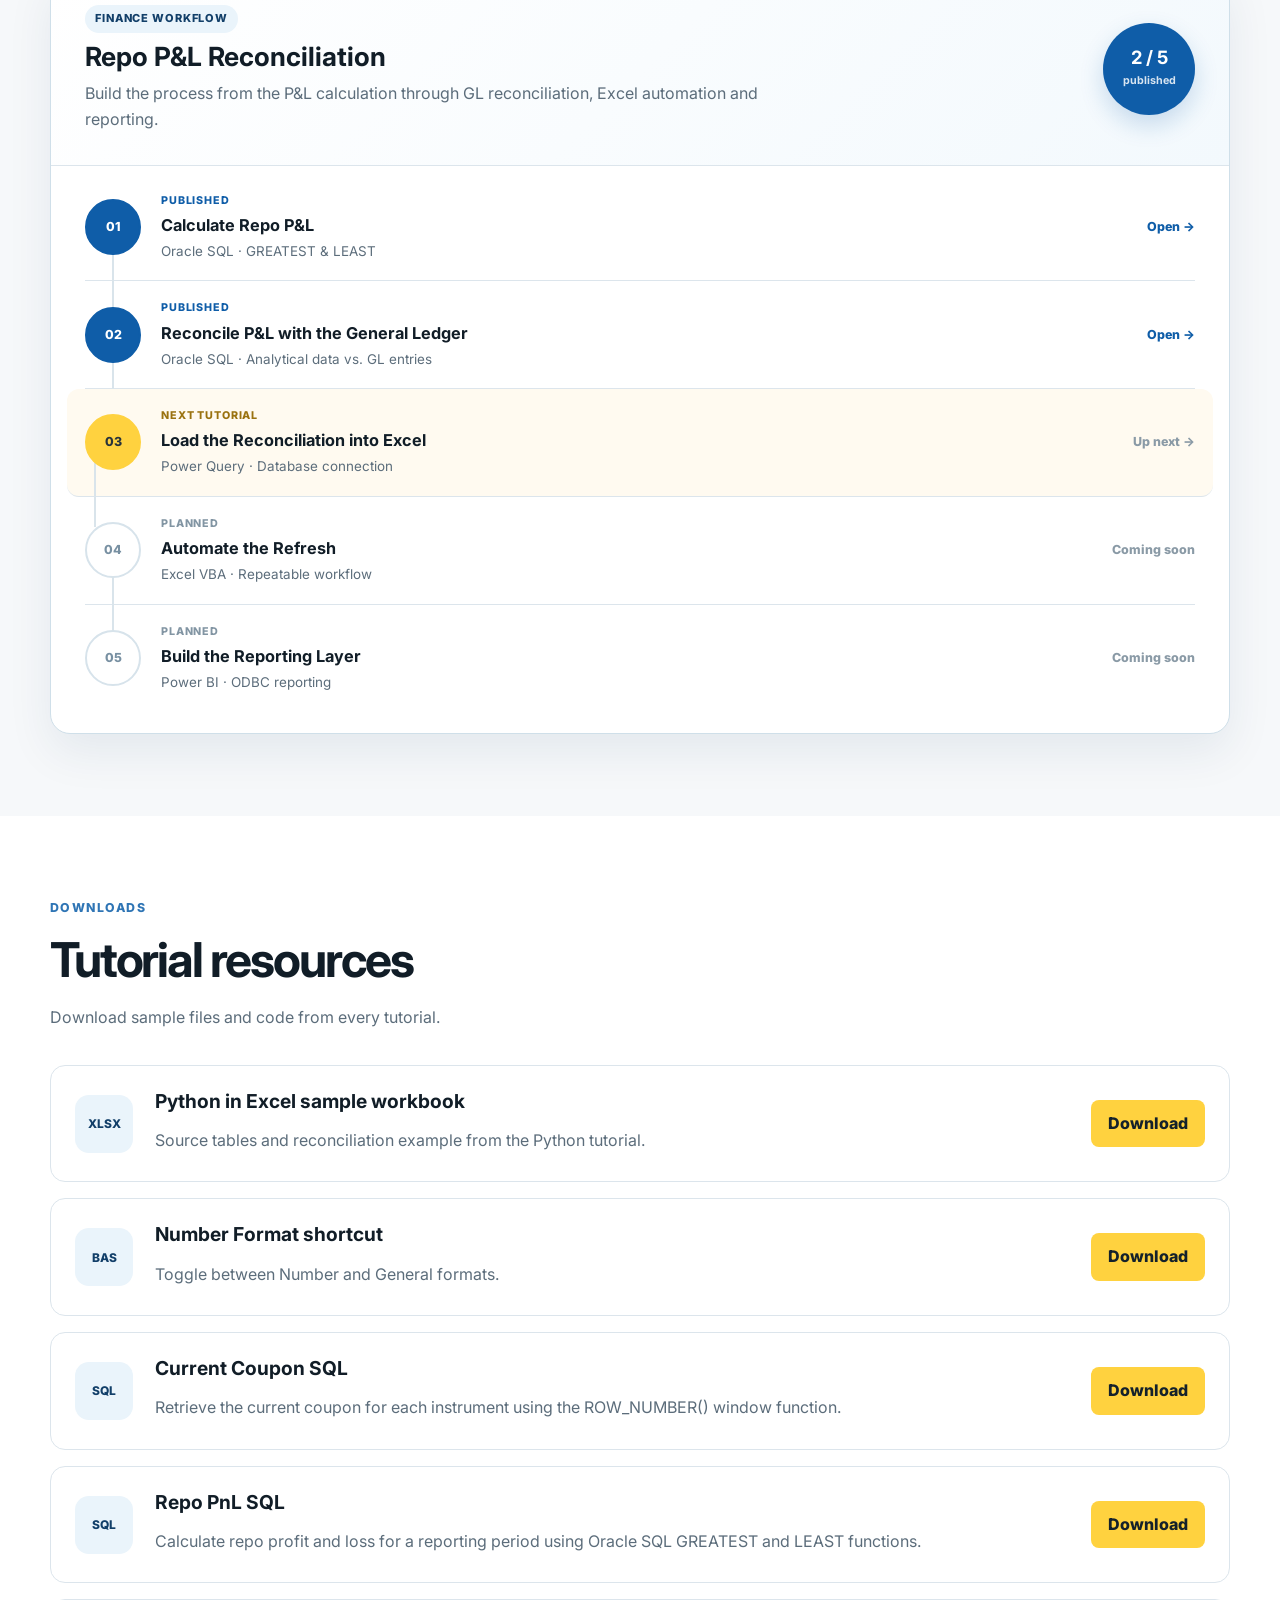
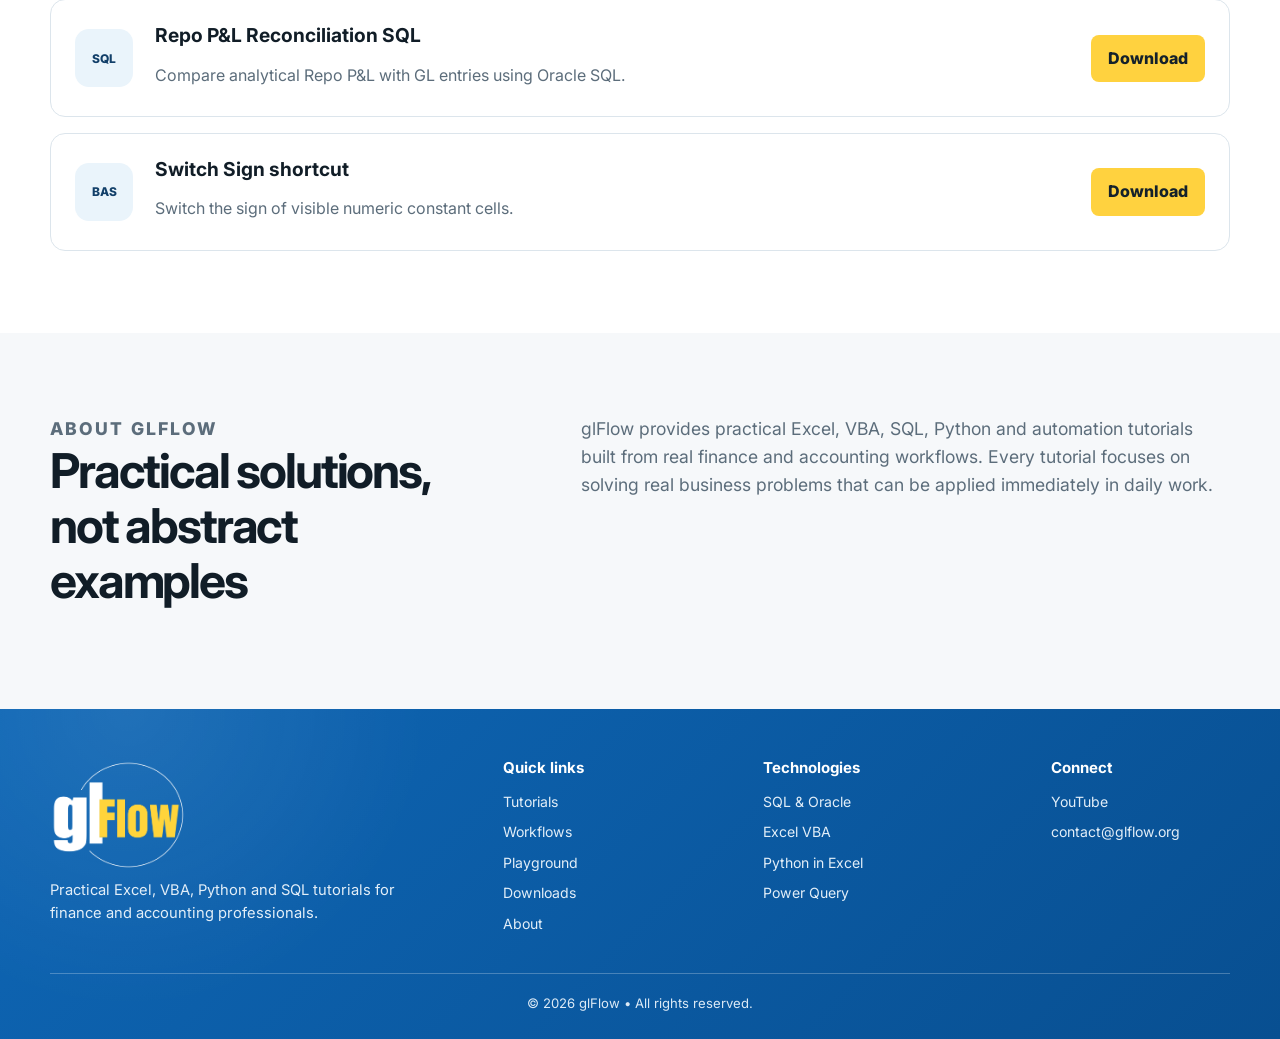
==== commit d5a76db2: "Add files via upload" ====
--- a/index.html
+++ b/index.html
@@ -215,7 +215,7 @@
         <div class="workflow-steps">
           <a class="workflow-step is-published" href="tutorials/repo-pnl/"><span class="step-number">01</span><span class="step-content"><span class="step-status">Published</span><strong>Calculate Repo P&amp;L</strong><span>Oracle SQL · GREATEST &amp; LEAST</span></span><span class="step-action">Open →</span></a>
           <a class="workflow-step is-published" href="tutorials/repo-pnl-reconciliation/"><span class="step-number">02</span><span class="step-content"><span class="step-status">Published</span><strong>Reconcile P&amp;L with the General Ledger</strong><span>Oracle SQL · Analytical data vs. GL entries</span></span><span class="step-action">Open →</span></a>
-          <div class="workflow-step"><span class="step-number">03</span><span class="step-content"><span class="step-status">Planned</span><strong>Load the Reconciliation into Excel</strong><span>Power Query · Database connection</span></span><span class="step-action">Coming soon</span></div>
+          <div class="workflow-step is-next"><span class="step-number">03</span><span class="step-content"><span class="step-status">Next tutorial</span><strong>Load the Reconciliation into Excel</strong><span>Power Query · Database connection</span></span><span class="step-action">Up next →</span></div>
           <div class="workflow-step"><span class="step-number">04</span><span class="step-content"><span class="step-status">Planned</span><strong>Automate the Refresh</strong><span>Excel VBA · Repeatable workflow</span></span><span class="step-action">Coming soon</span></div>
           <div class="workflow-step"><span class="step-number">05</span><span class="step-content"><span class="step-status">Planned</span><strong>Build the Reporting Layer</strong><span>Power BI · ODBC reporting</span></span><span class="step-action">Coming soon</span></div>
         </div>
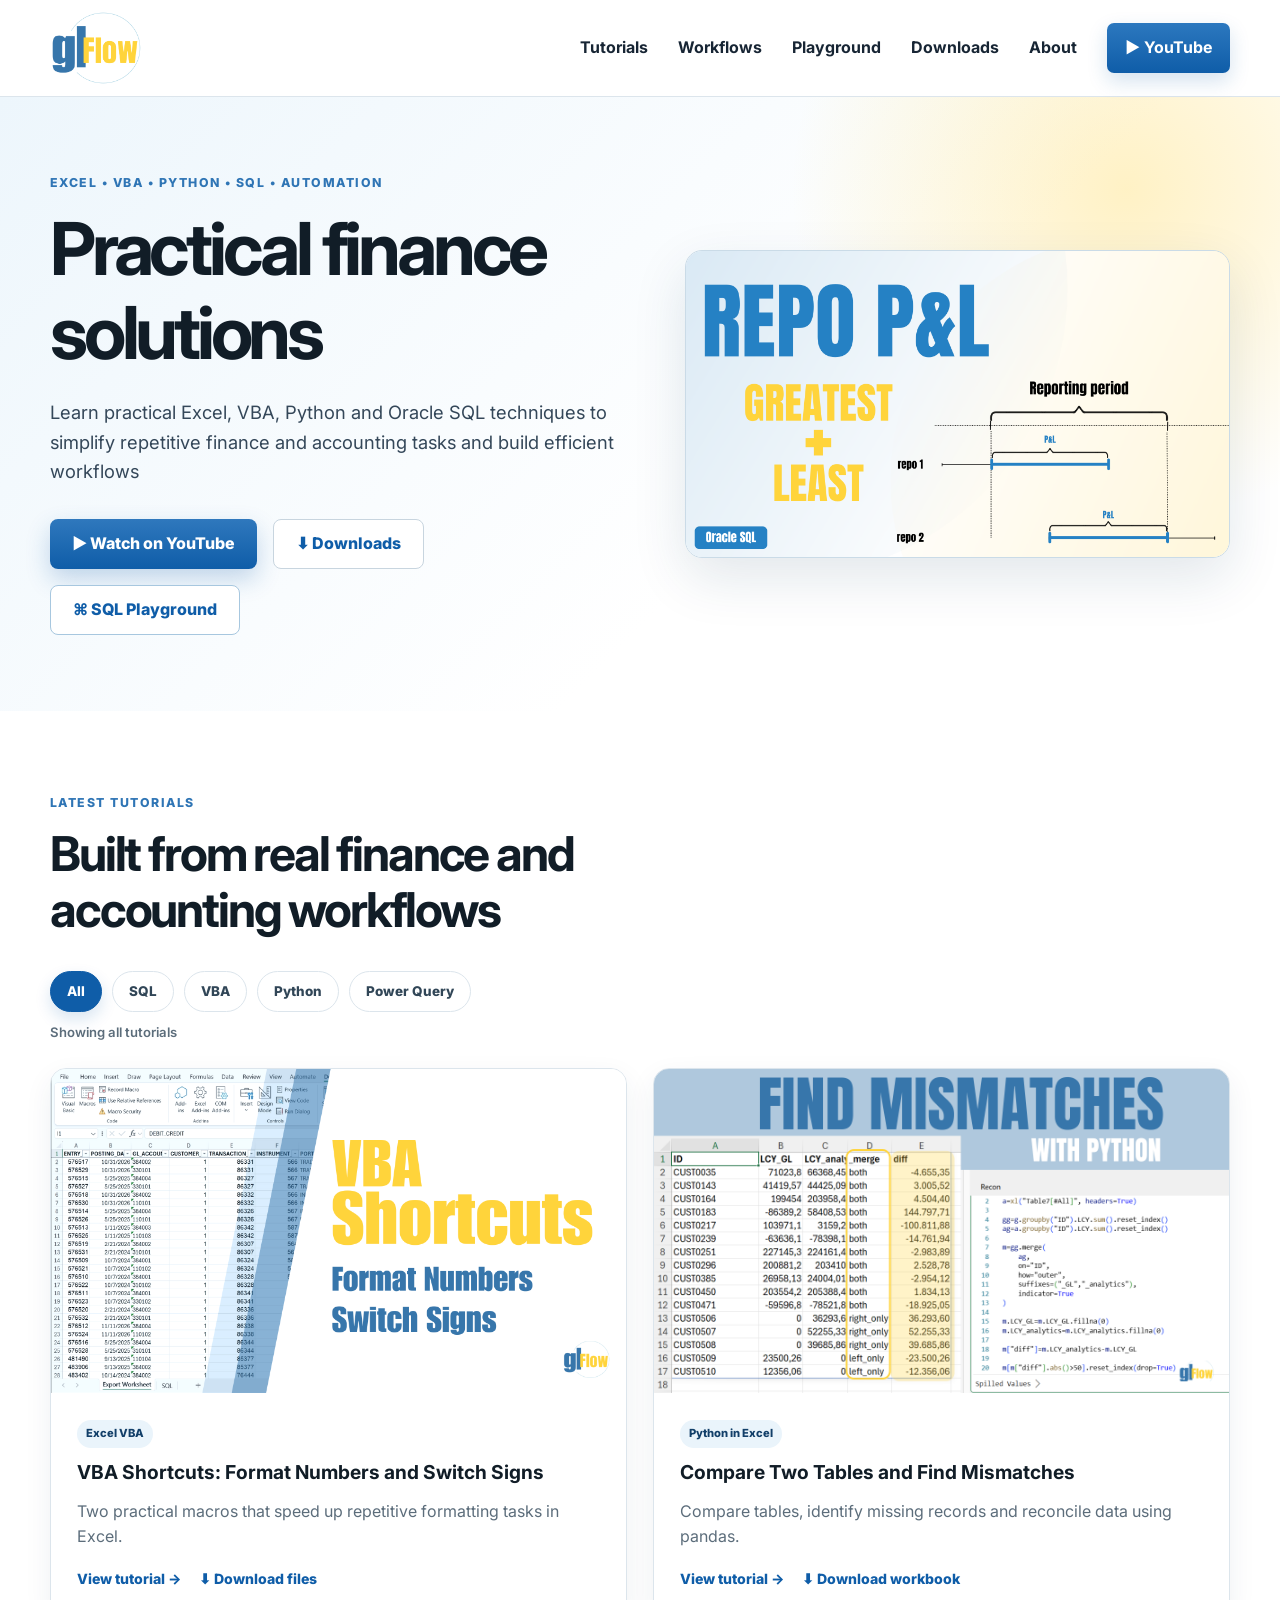
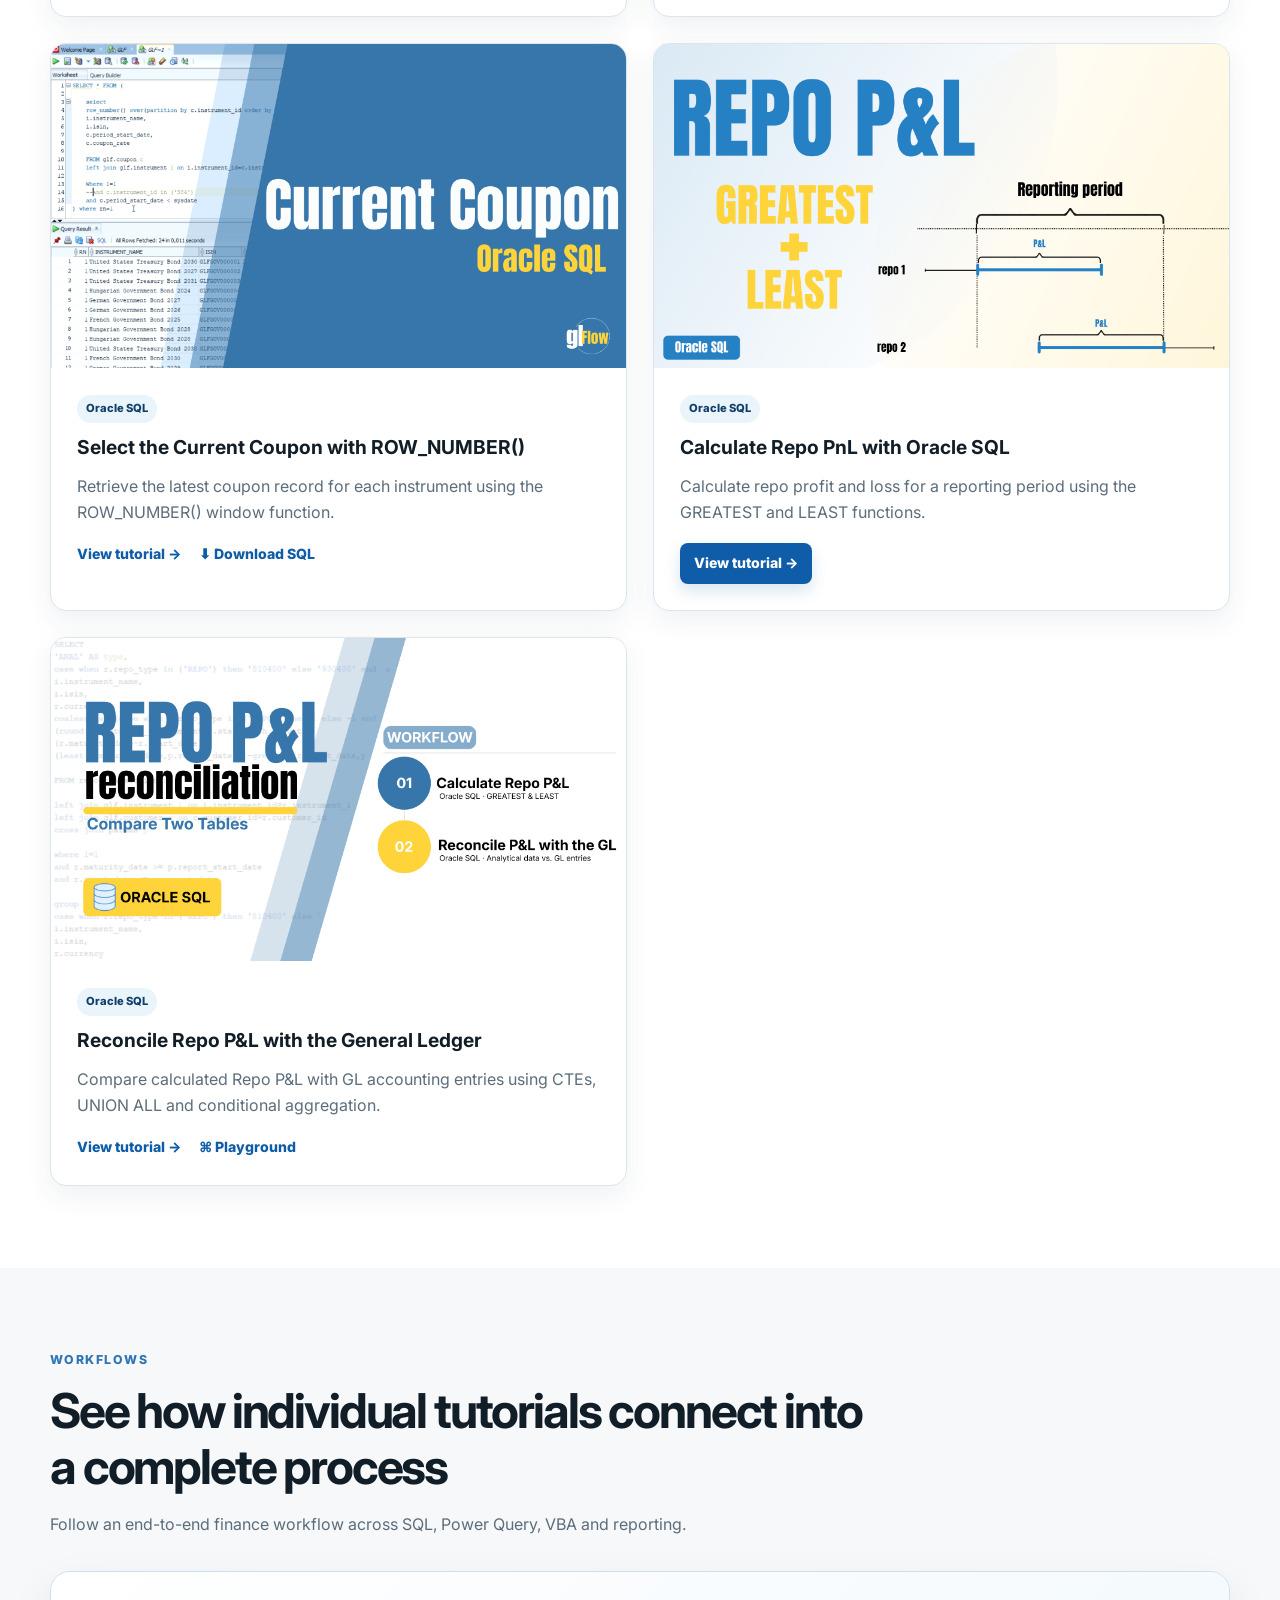
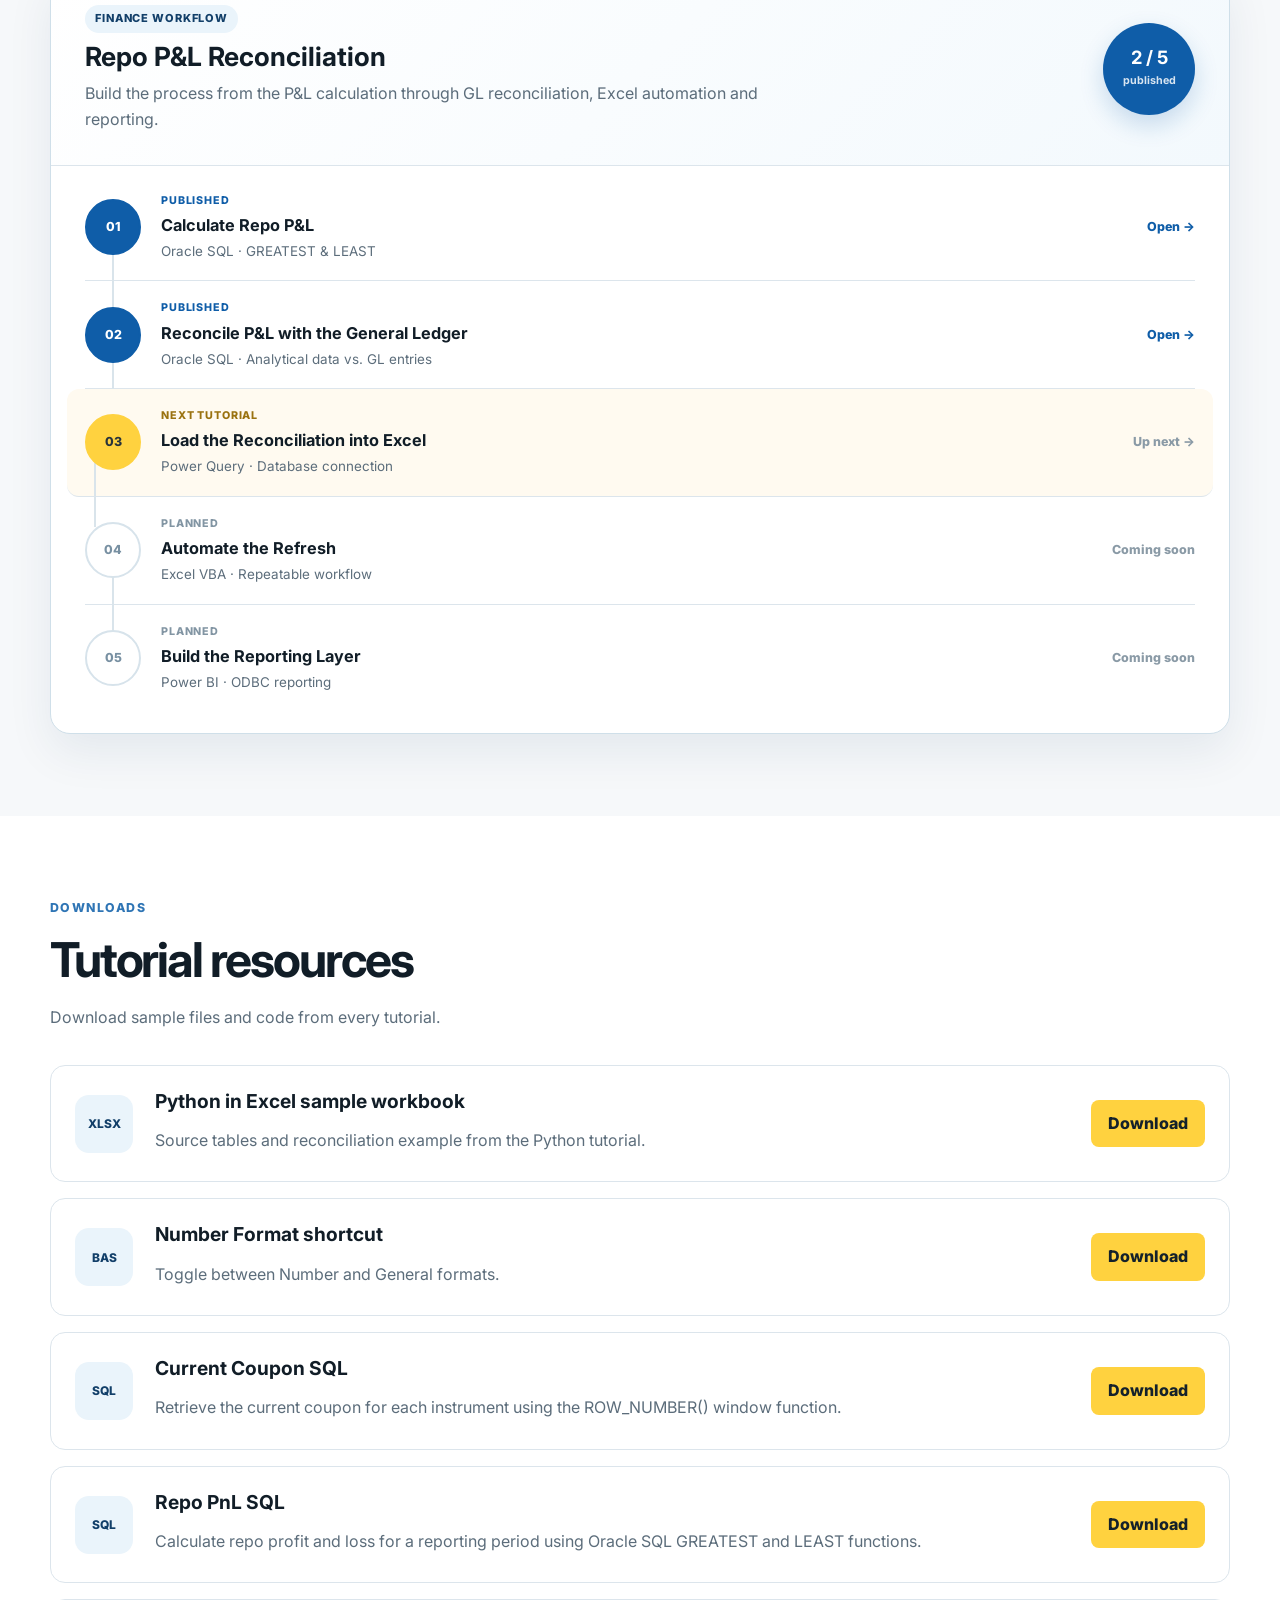
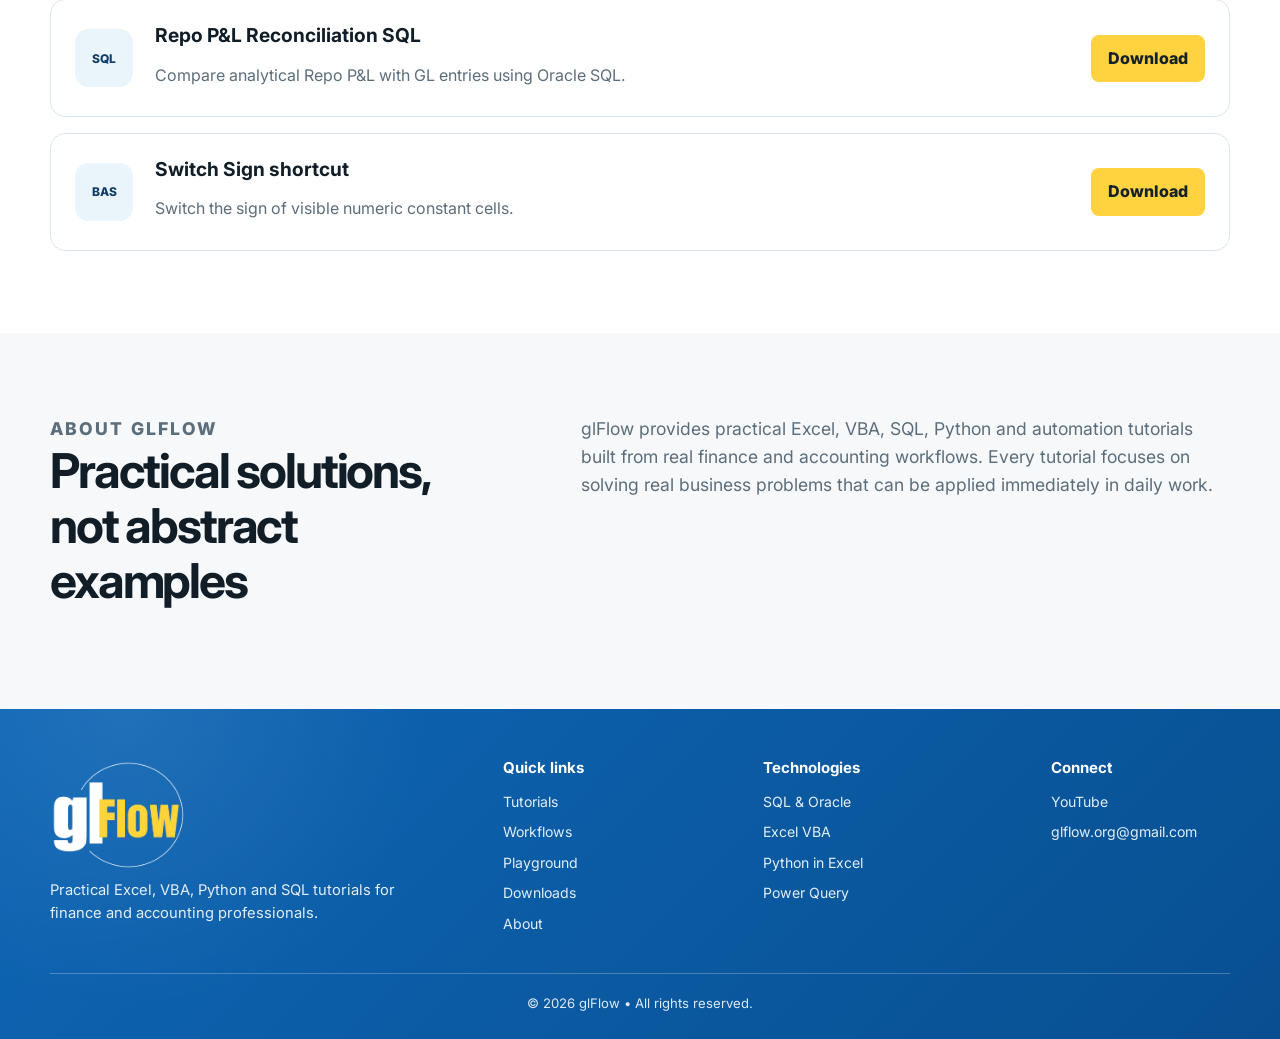
==== commit e1a4a8e0: "Update glFlow contact email to Gmail" ====
--- a/index.html
+++ b/index.html
@@ -56,7 +56,7 @@
           "@type": "ImageObject",
           "url": "https://glflow.org/assets/logo-source.png"
         },
-        "email": "contact@glflow.org",
+        "email": "glflow.org@gmail.com",
         "sameAs": [
           "https://www.youtube.com/@glFlowTech/videos"
         ]
@@ -315,7 +315,7 @@
     <div class="footer-column">
         <h3>Connect</h3>
         <a href="https://www.youtube.com/@glFlowTech/videos" target="_blank" rel="noopener" data-track="youtube" data-destination="channel">YouTube</a>
-        <a href="mailto:contact@glflow.org">contact@glflow.org</a>
+        <a href="mailto:glflow.org@gmail.com">glflow.org@gmail.com</a>
       </div>
   </div>
   <div class="container footer-bottom">© 2026 glFlow • All rights reserved.</div>
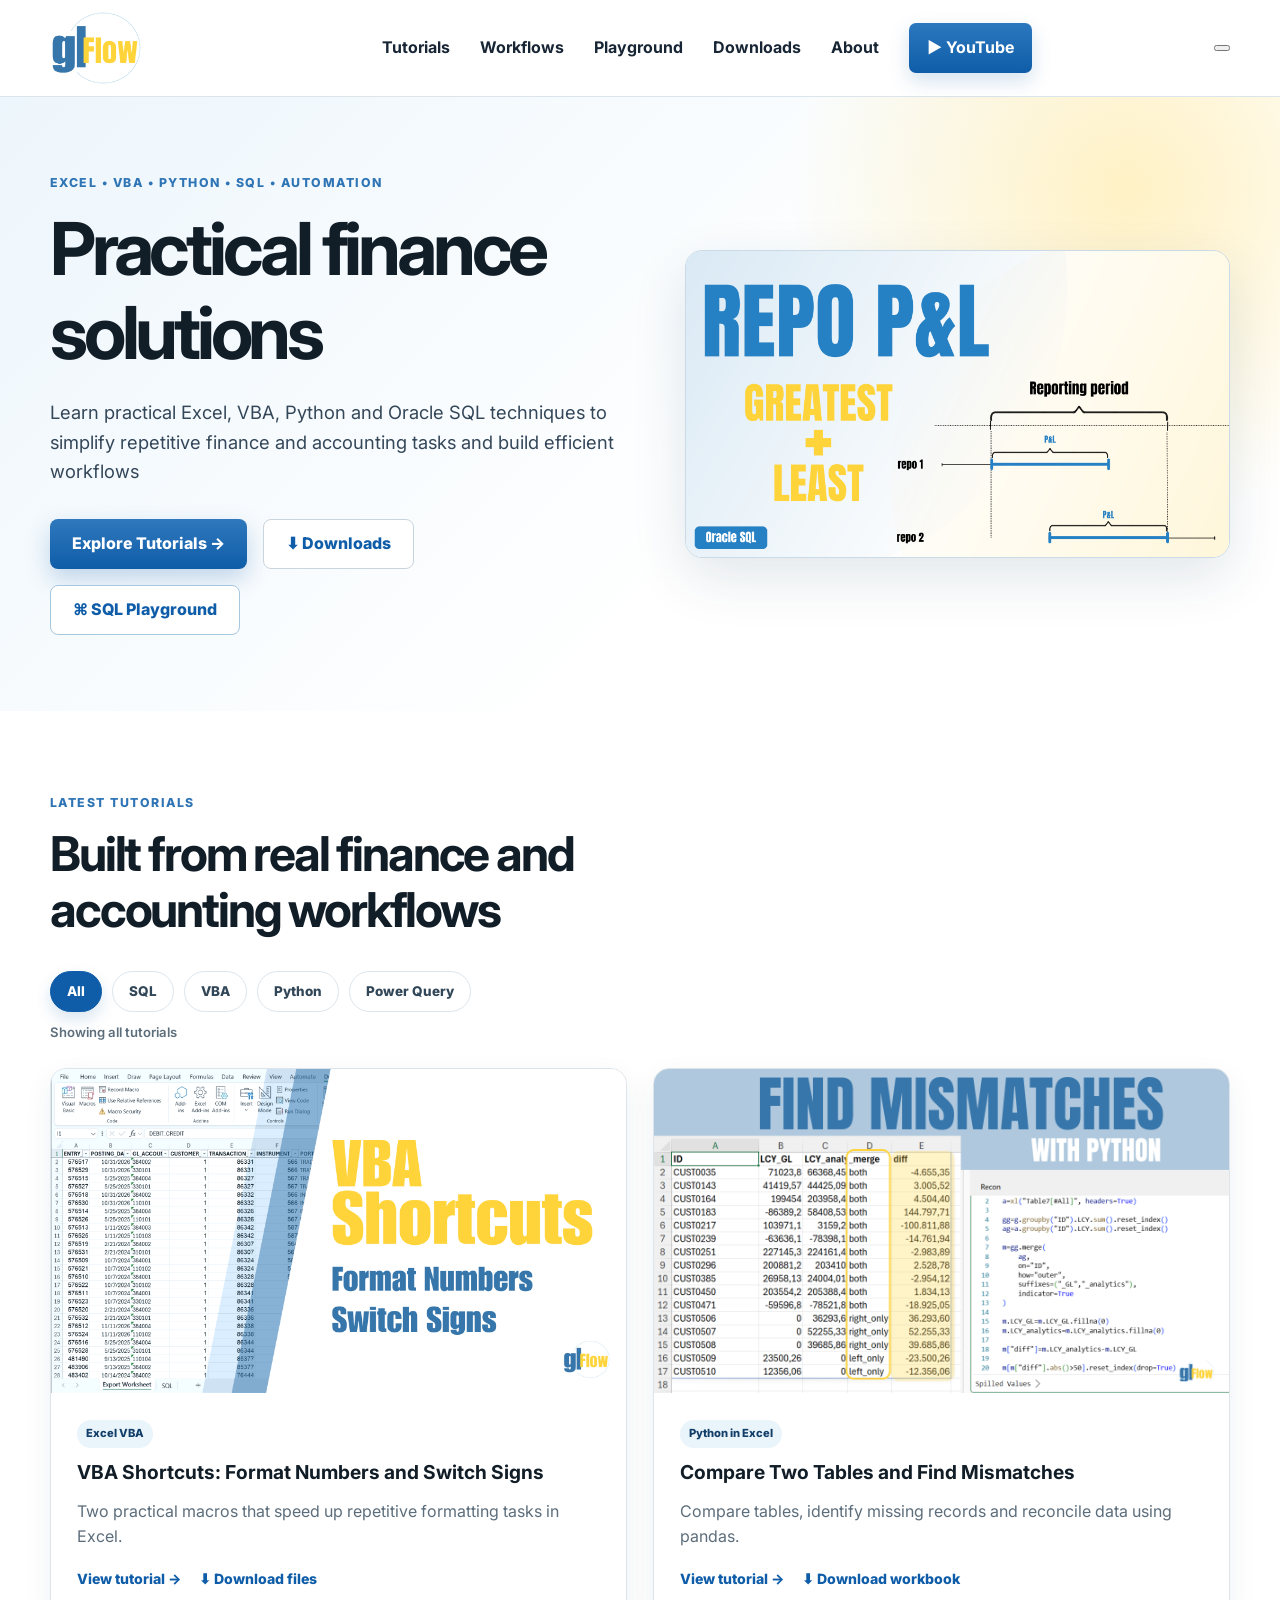
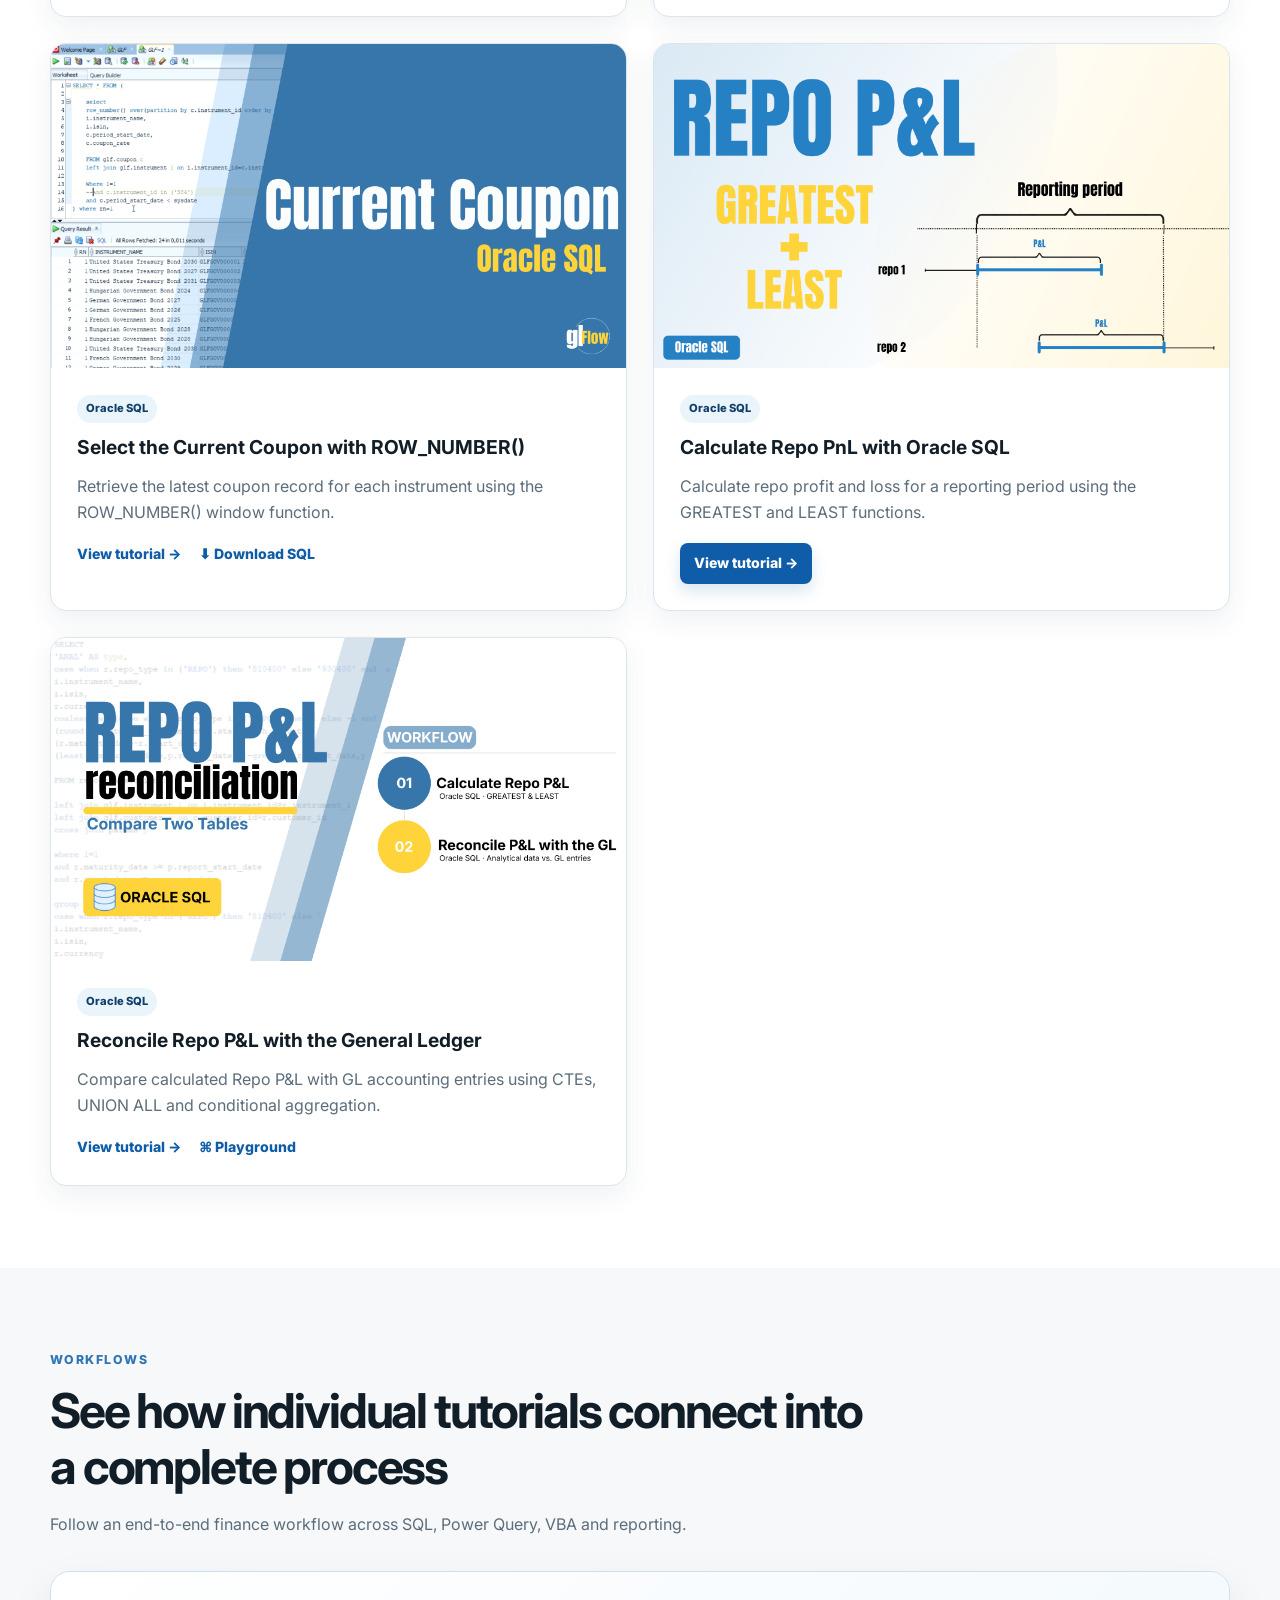
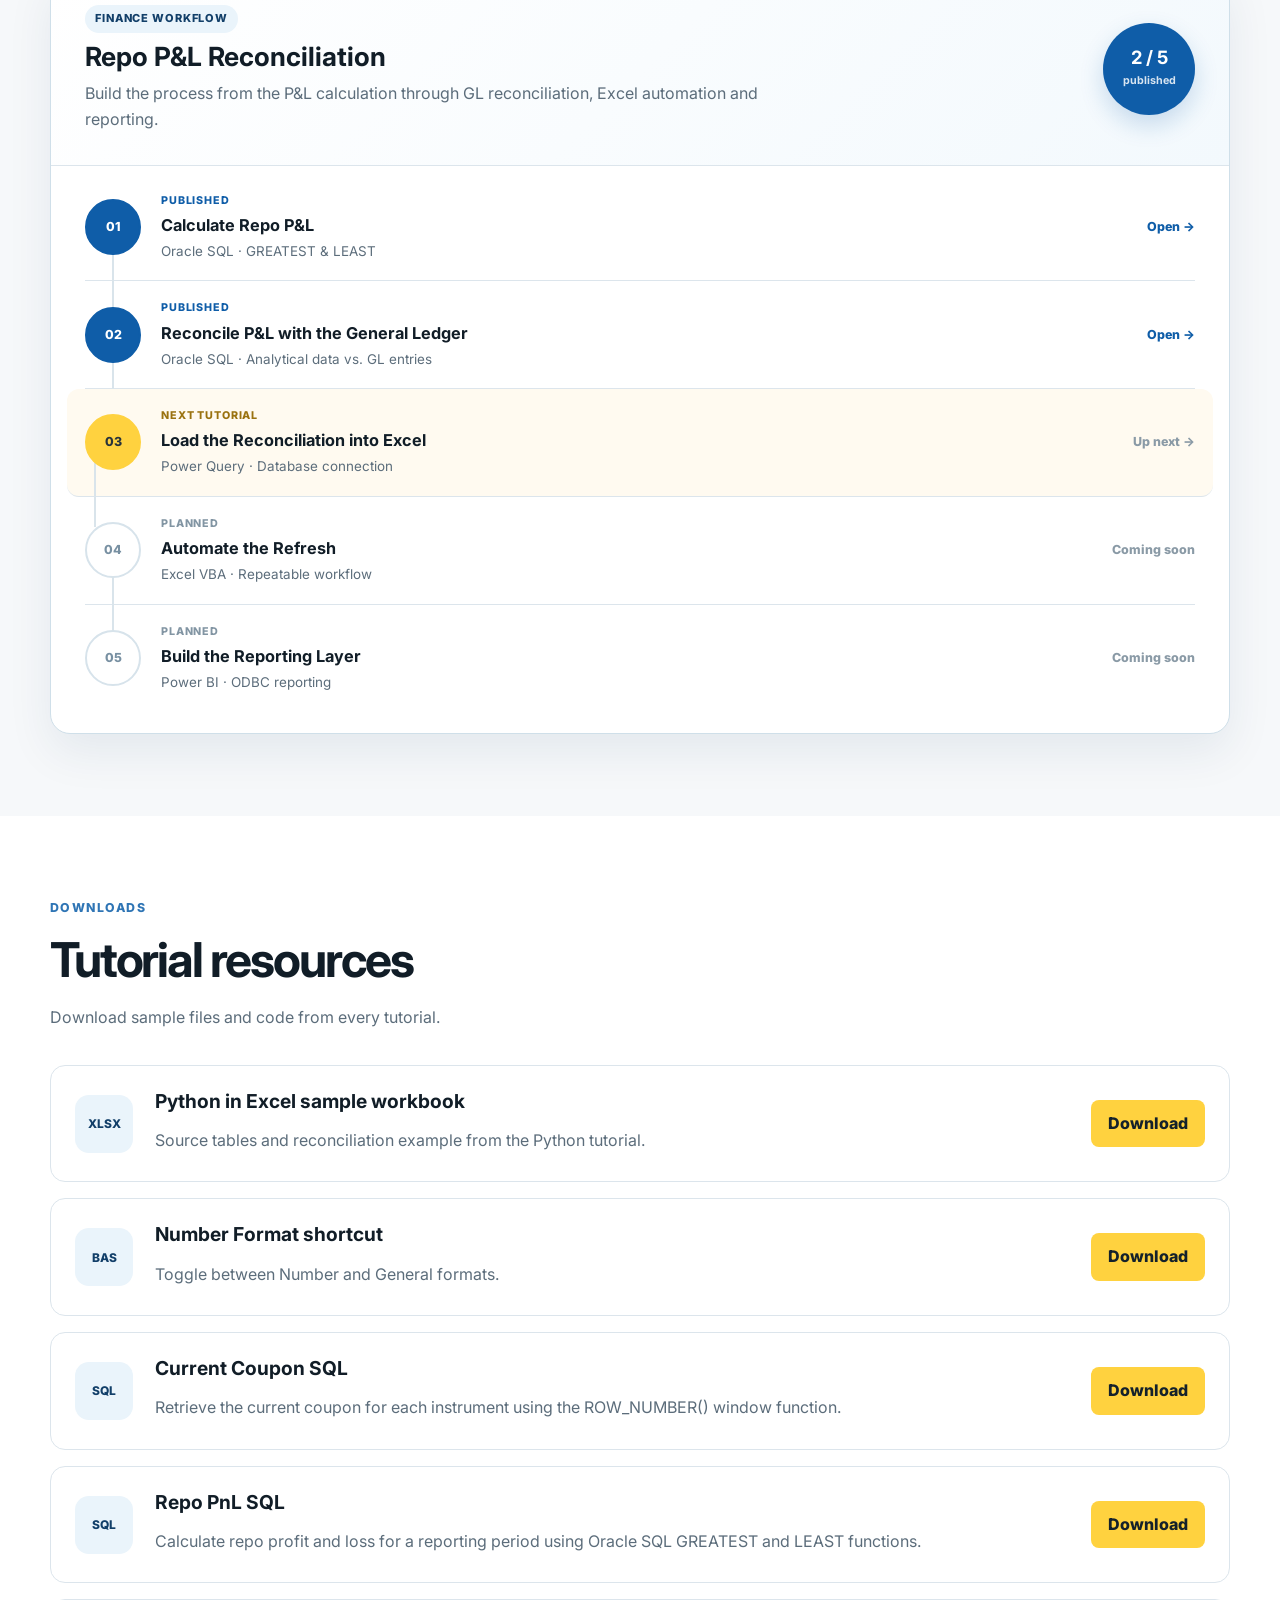
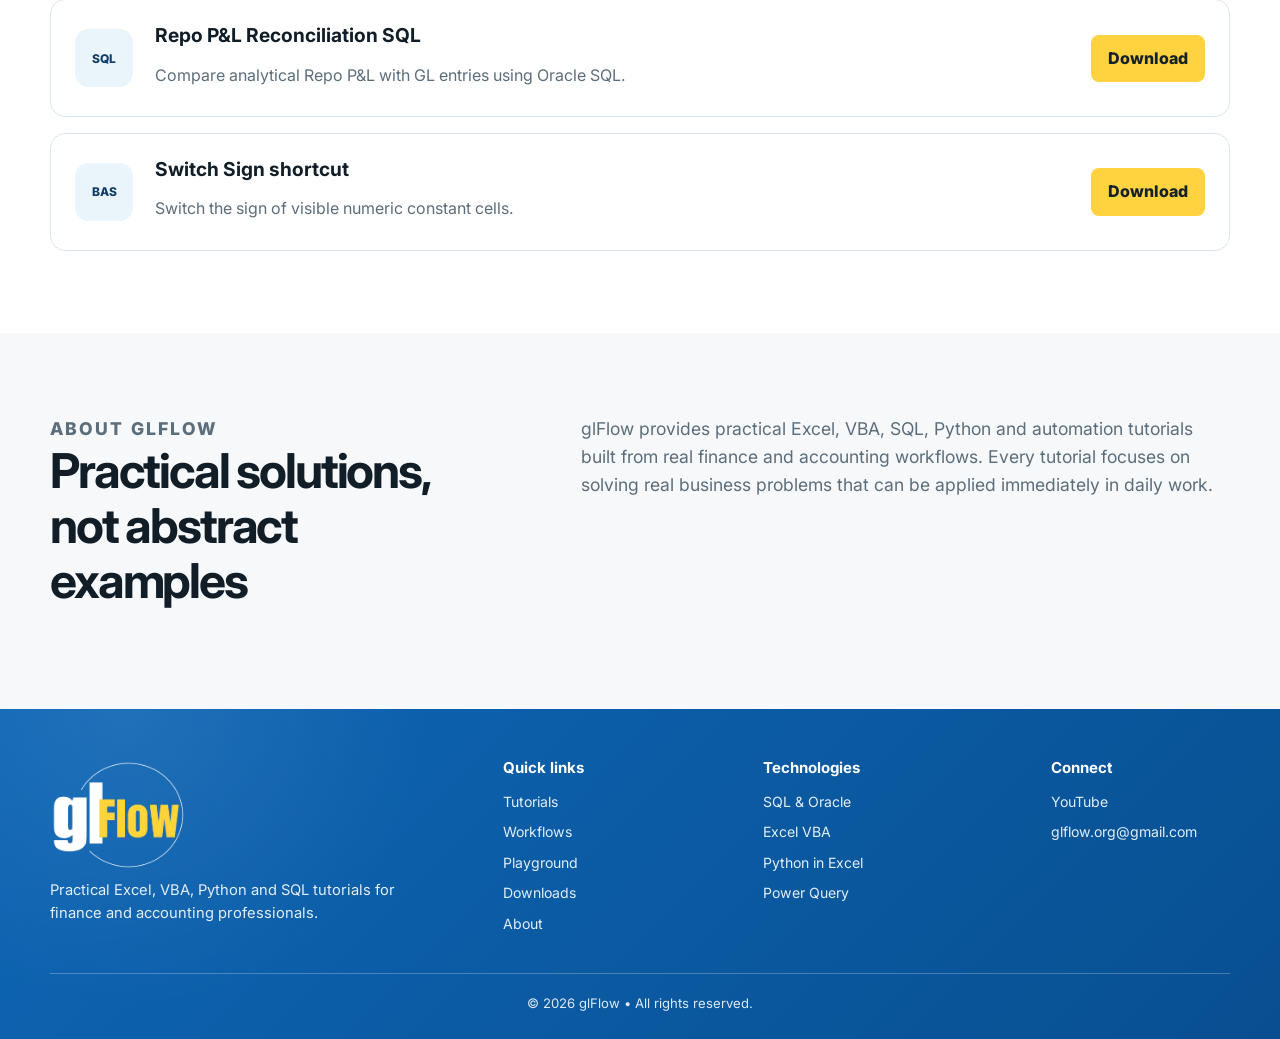
==== commit 9e81e301: "Improve sticky mobile navigation and prioritize on-site content" ====
--- a/index.html
+++ b/index.html
@@ -32,7 +32,7 @@
   <link rel="preconnect" href="https://fonts.googleapis.com">
   <link rel="preconnect" href="https://fonts.gstatic.com" crossorigin>
   <link href="https://fonts.googleapis.com/css2?family=Inter:wght@400;500;600;700;800&display=swap" rel="stylesheet">
-  <link rel="stylesheet" href="styles.css?v=footer-fix-1">
+  <link rel="stylesheet" href="styles.css?v=mobile-nav-20261121">
 
   <!-- Google tag (gtag.js) -->
   <script async src="https://www.googletagmanager.com/gtag/js?id=G-WG2D2PWDNS"></script>
@@ -82,7 +82,7 @@
     <a class="brand" href="#top" aria-label="glFlow home">
       <img src="assets/logo-header.png?v=1.3" alt="glFlow logo">
     </a>
-    <nav aria-label="Main navigation">
+    <nav id="mobile-main-navigation" aria-label="Main navigation">
       <a href="#tutorials">Tutorials</a>
       <a href="#workflows">Workflows</a>
       <a href="playground/">Playground</a>
@@ -90,6 +90,7 @@
       <a href="#about">About</a>
       <a class="nav-cta" href="https://www.youtube.com/@glFlowTech/videos" target="_blank" rel="noopener" data-track="youtube" data-destination="channel">▶ YouTube</a>
     </nav>
+    <button class="mobile-menu-toggle" type="button" aria-label="Open navigation menu" aria-expanded="false" aria-controls="mobile-main-navigation"><span></span><span></span><span></span></button>
   </div>
 </header>
 
@@ -104,7 +105,7 @@
           finance and accounting tasks and build efficient workflows
         </p>
         <div class="button-row">
-          <a class="button button-primary" href="https://www.youtube.com/@glFlowTech/videos" target="_blank" rel="noopener" data-track="youtube" data-destination="channel">▶ Watch on YouTube</a>
+          <a class="button button-primary" href="#tutorials">Explore Tutorials →</a>
           <a class="button button-secondary" href="#downloads">⬇ Downloads</a>
           <a class="button button-secondary playground-hero-button" href="playground/">⌘ SQL Playground</a>
         </div>
@@ -365,5 +366,30 @@
     });
   </script>
 
+<script>
+  // Accessible mobile navigation; keep the page usable without JavaScript.
+  (() => {
+    const button = document.querySelector('.mobile-menu-toggle');
+    const nav = document.querySelector('.site-header nav');
+    if (!button || !nav) return;
+    const close = () => {
+      button.setAttribute('aria-expanded', 'false');
+      button.setAttribute('aria-label', 'Open navigation menu');
+      nav.classList.remove('mobile-nav-open');
+    };
+    button.addEventListener('click', () => {
+      const open = button.getAttribute('aria-expanded') !== 'true';
+      button.setAttribute('aria-expanded', String(open));
+      button.setAttribute('aria-label', open ? 'Close navigation menu' : 'Open navigation menu');
+      nav.classList.toggle('mobile-nav-open', open);
+    });
+    nav.addEventListener('click', e => { if (e.target.closest('a')) close(); });
+    document.addEventListener('keydown', e => { if (e.key === 'Escape') close(); });
+    document.addEventListener('click', e => {
+      if (!e.target.closest('.site-header')) close();
+    });
+    window.addEventListener('resize', () => { if (window.innerWidth > 720) close(); });
+  })();
+</script>
 </body>
 </html>
